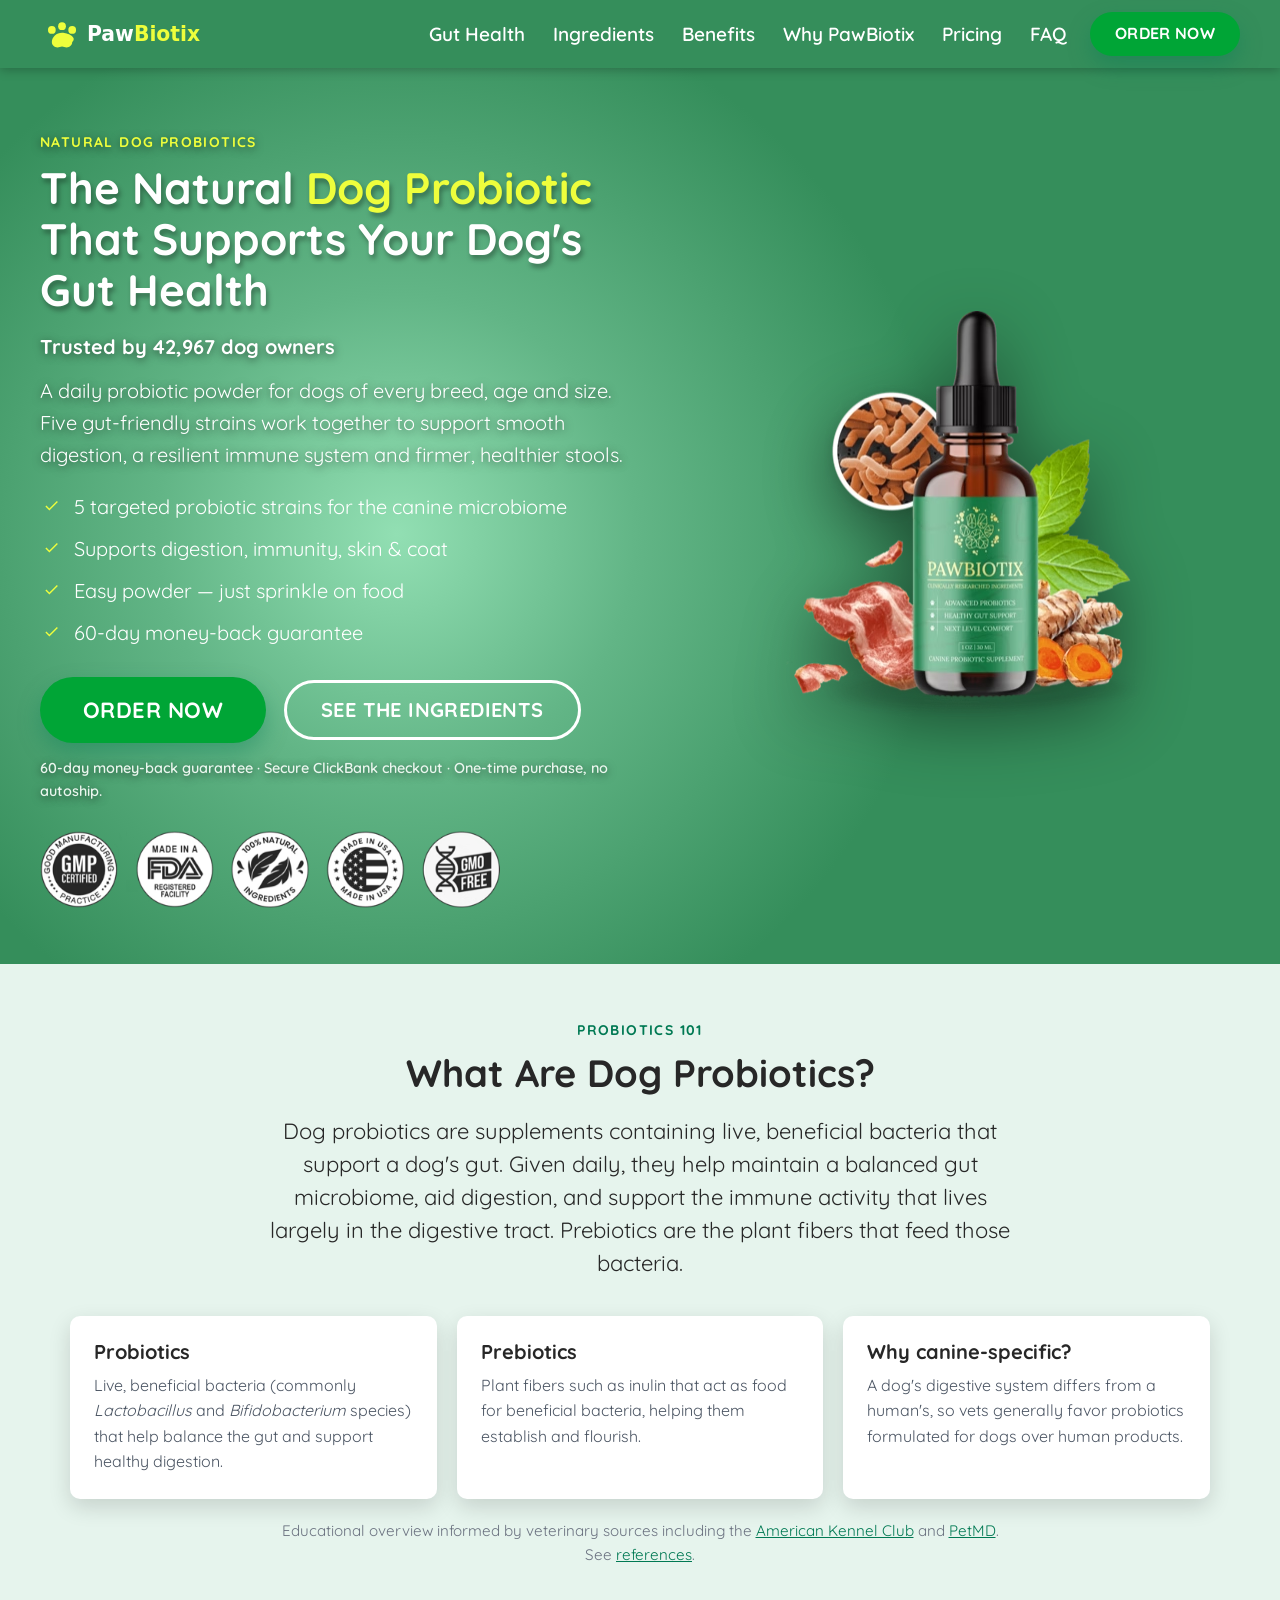
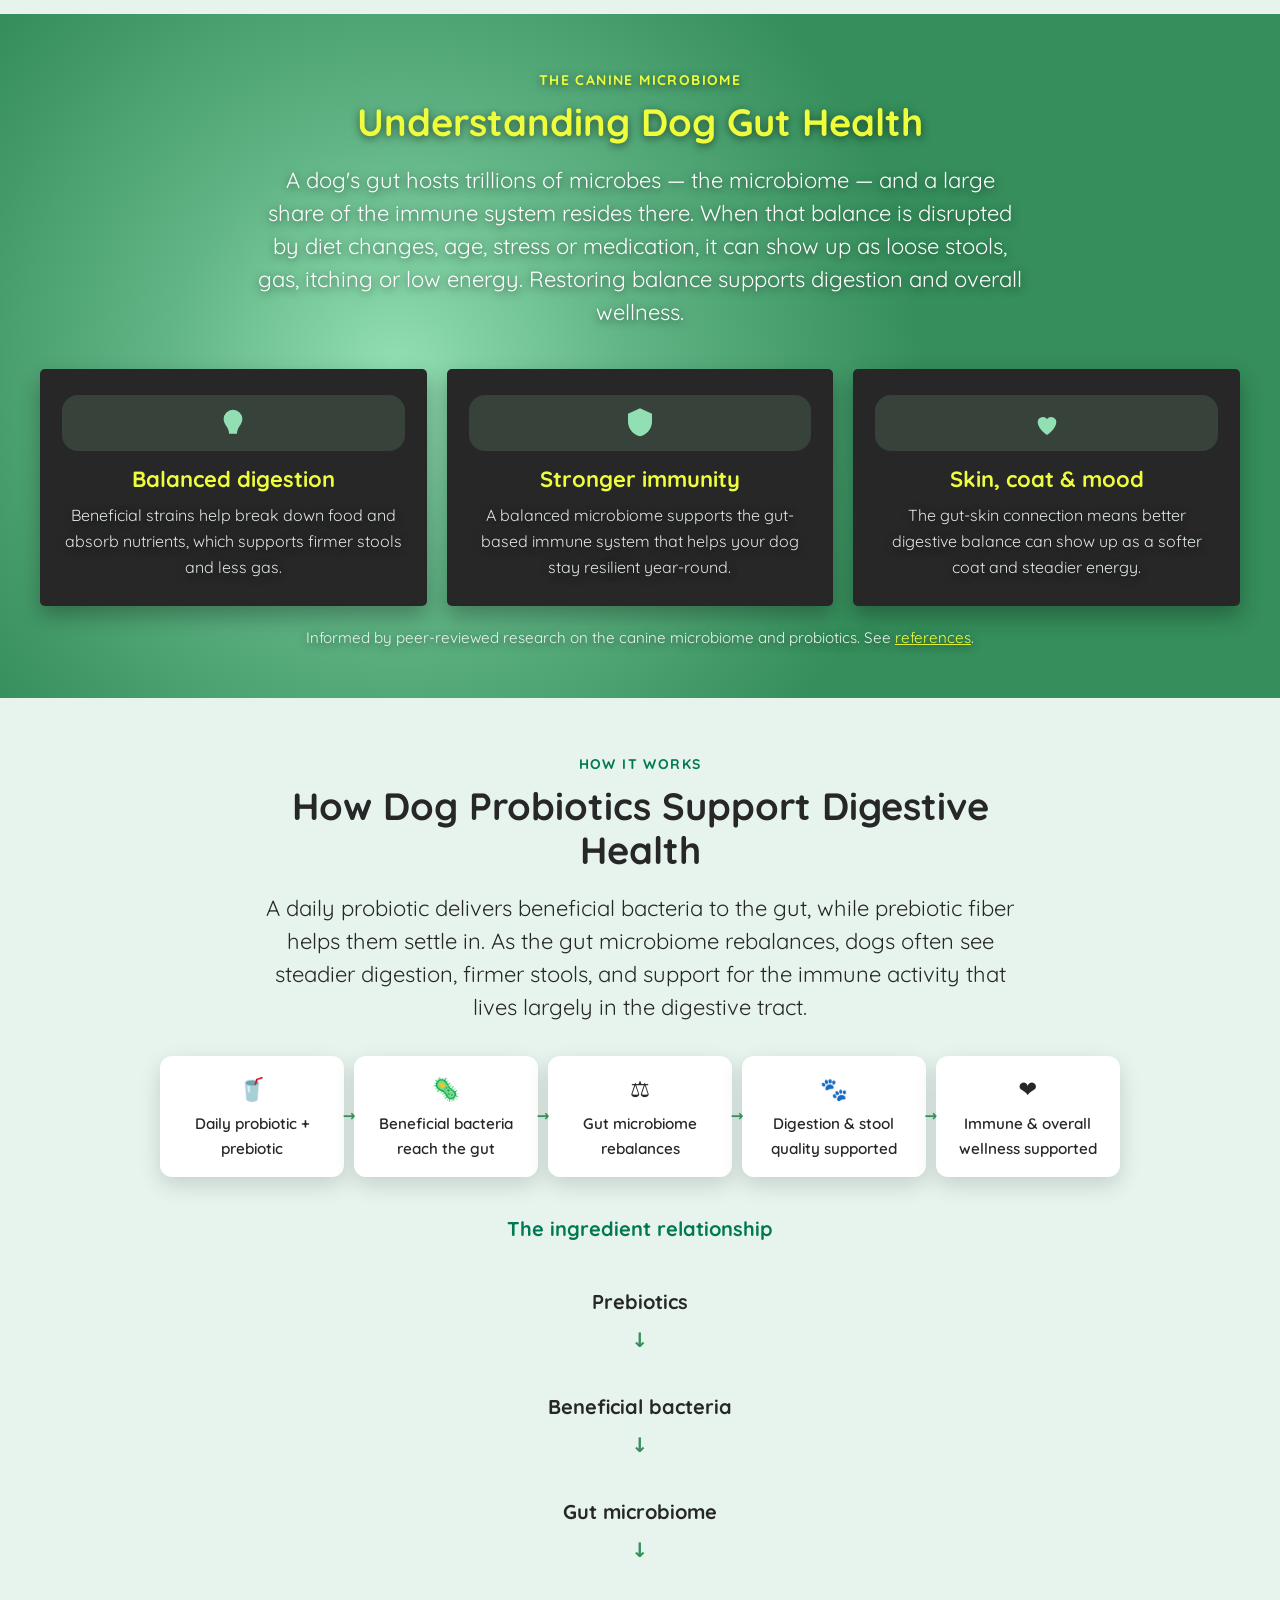
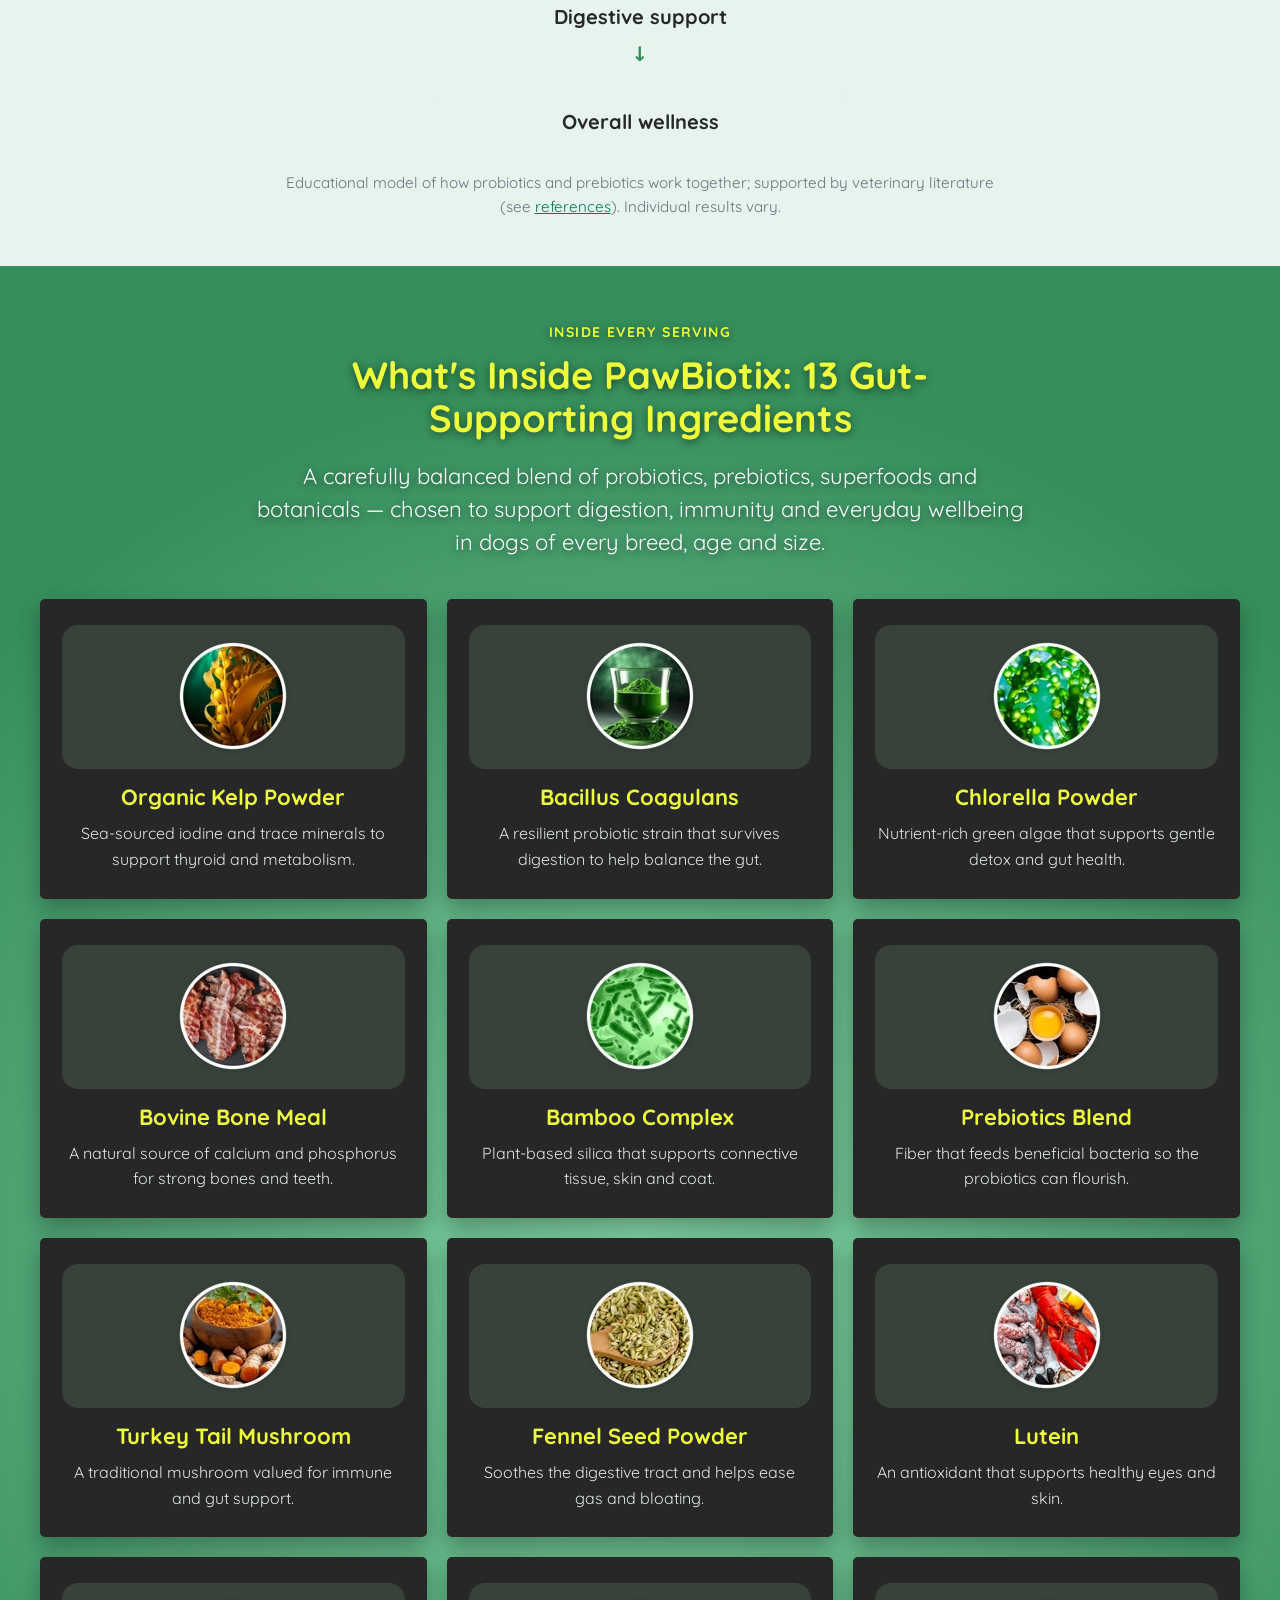
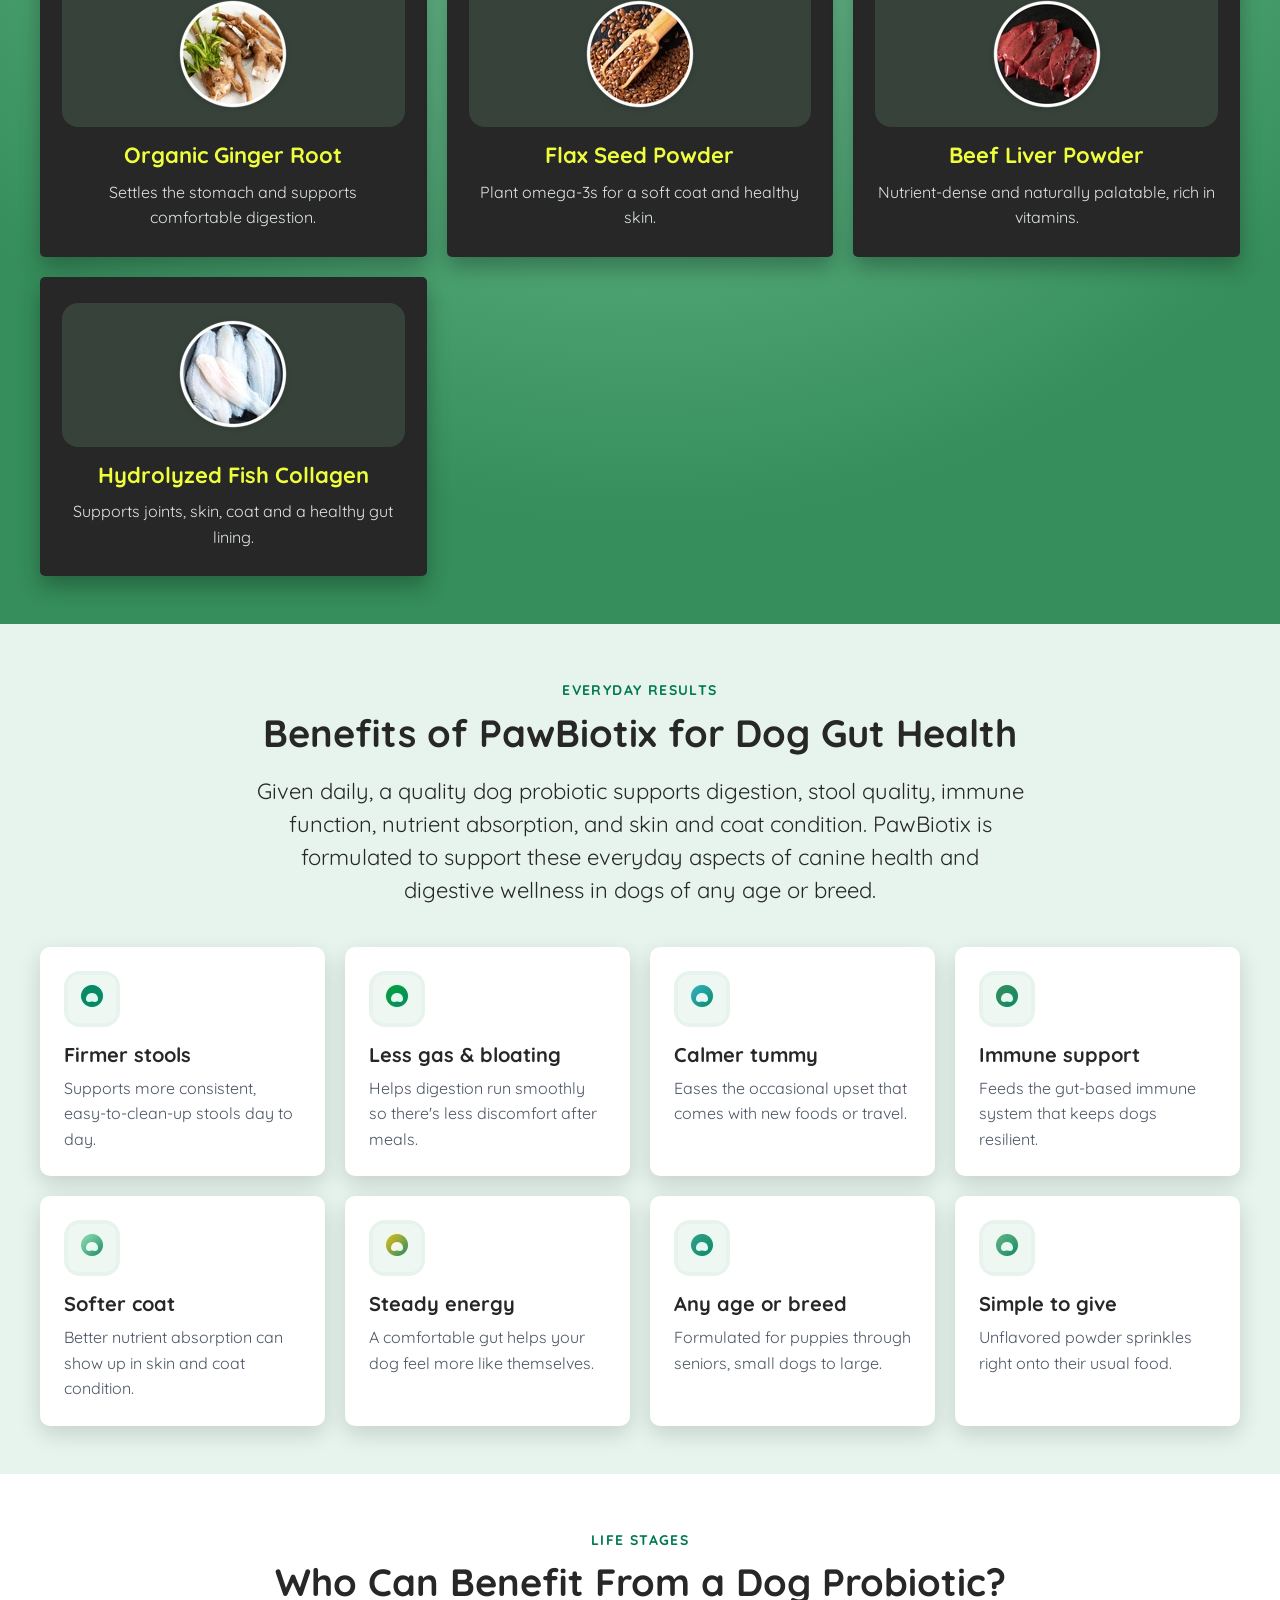
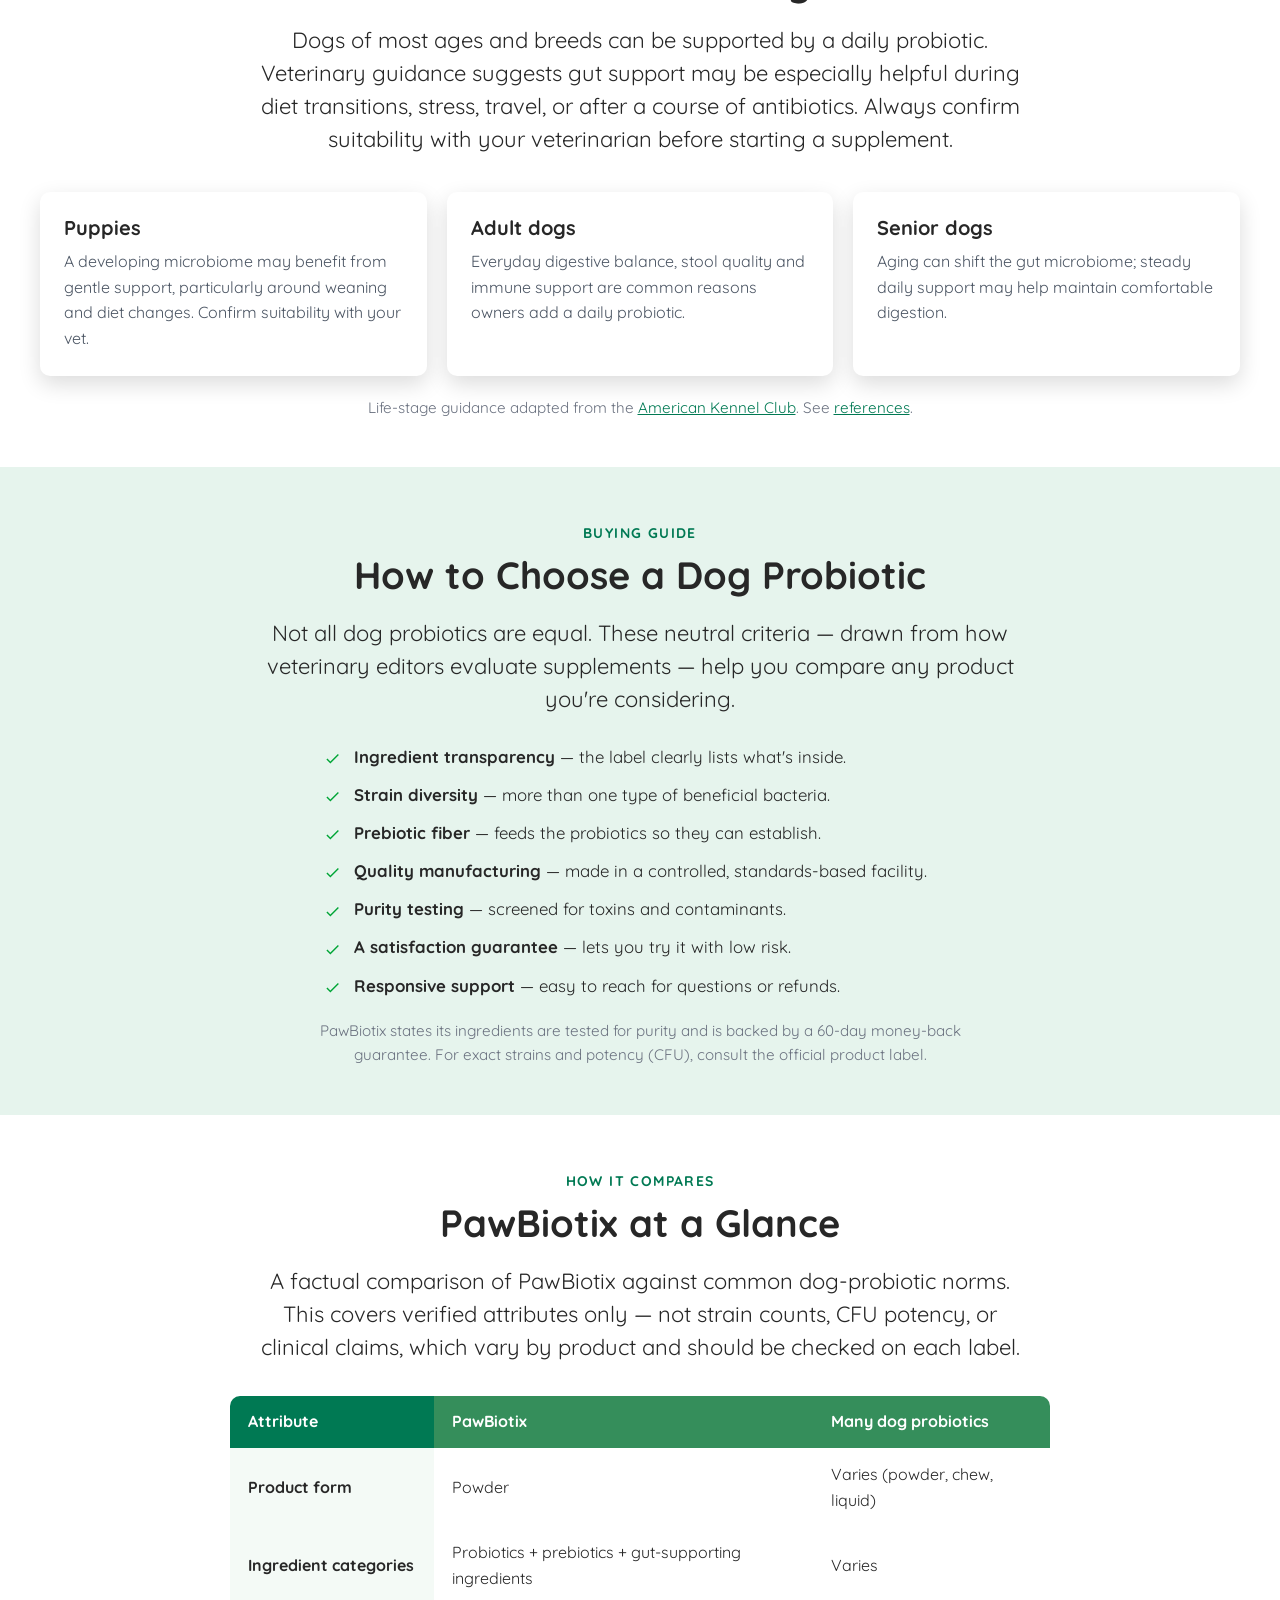
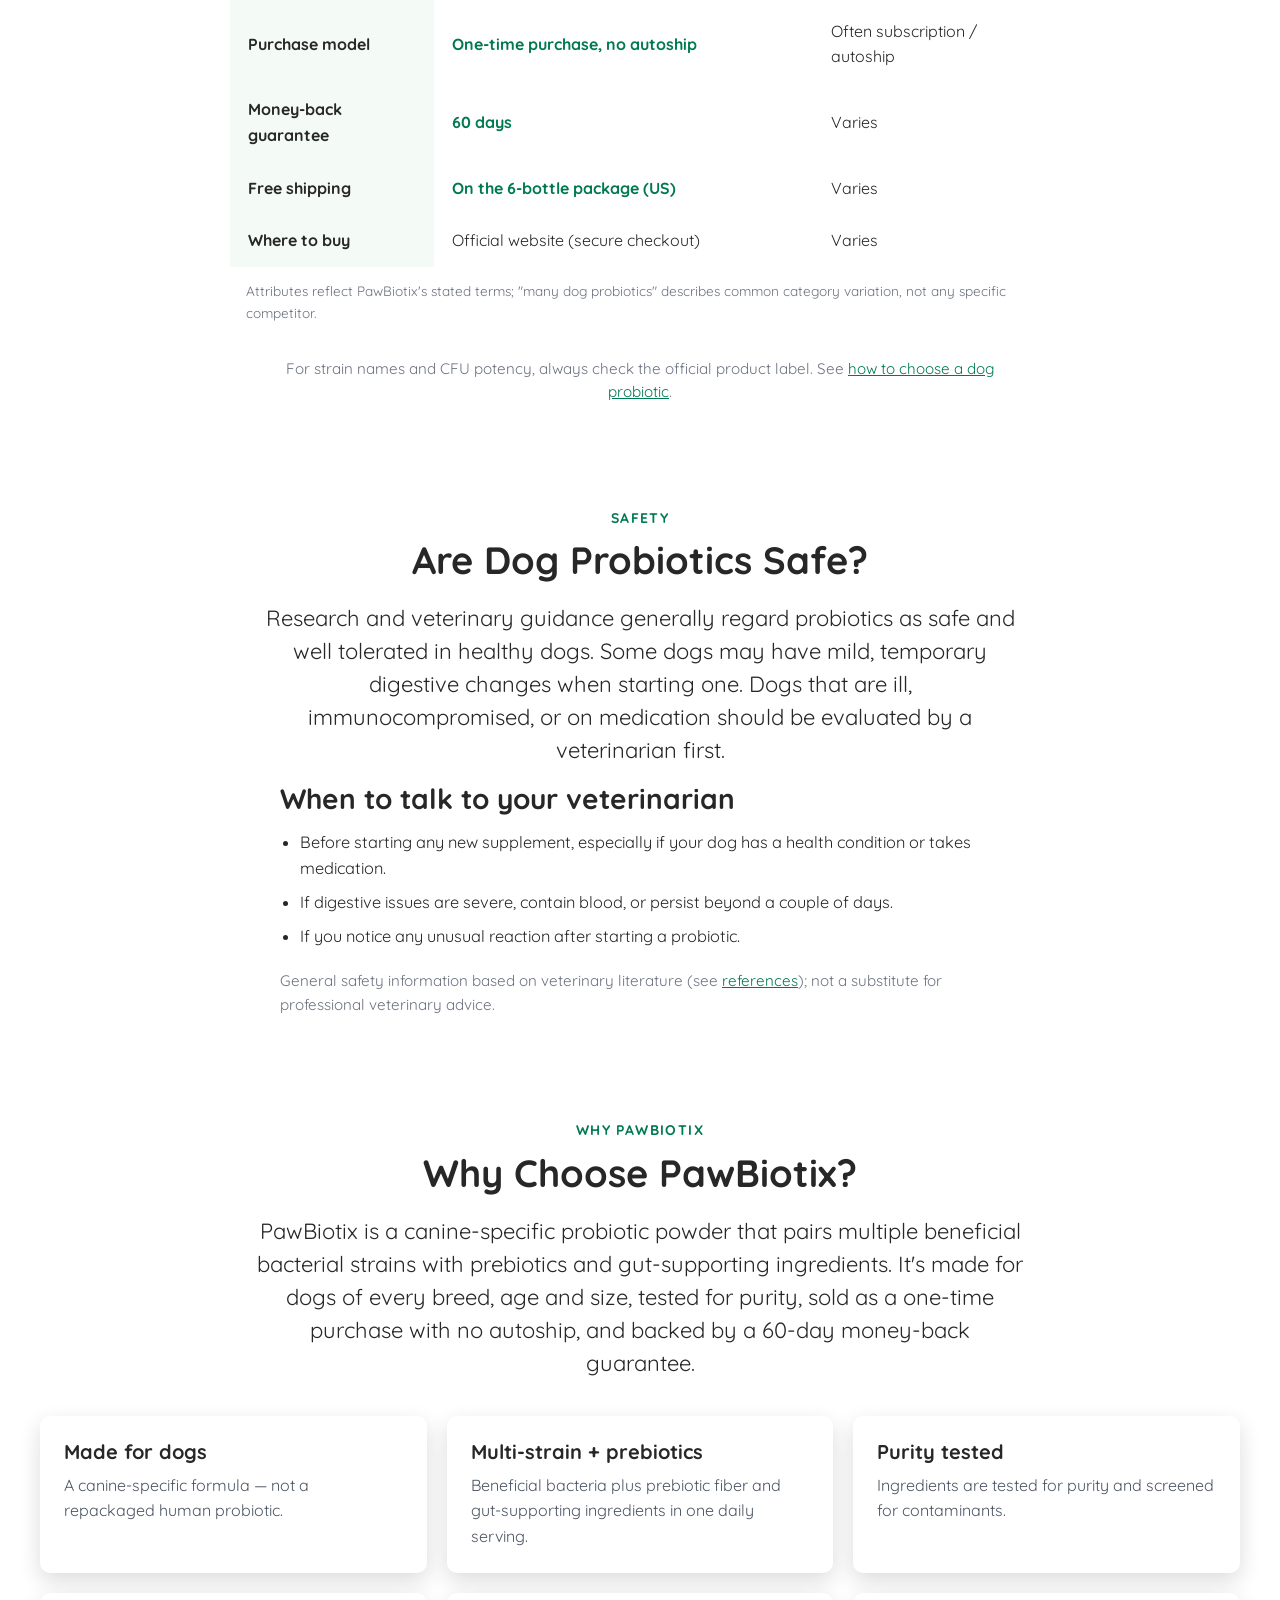
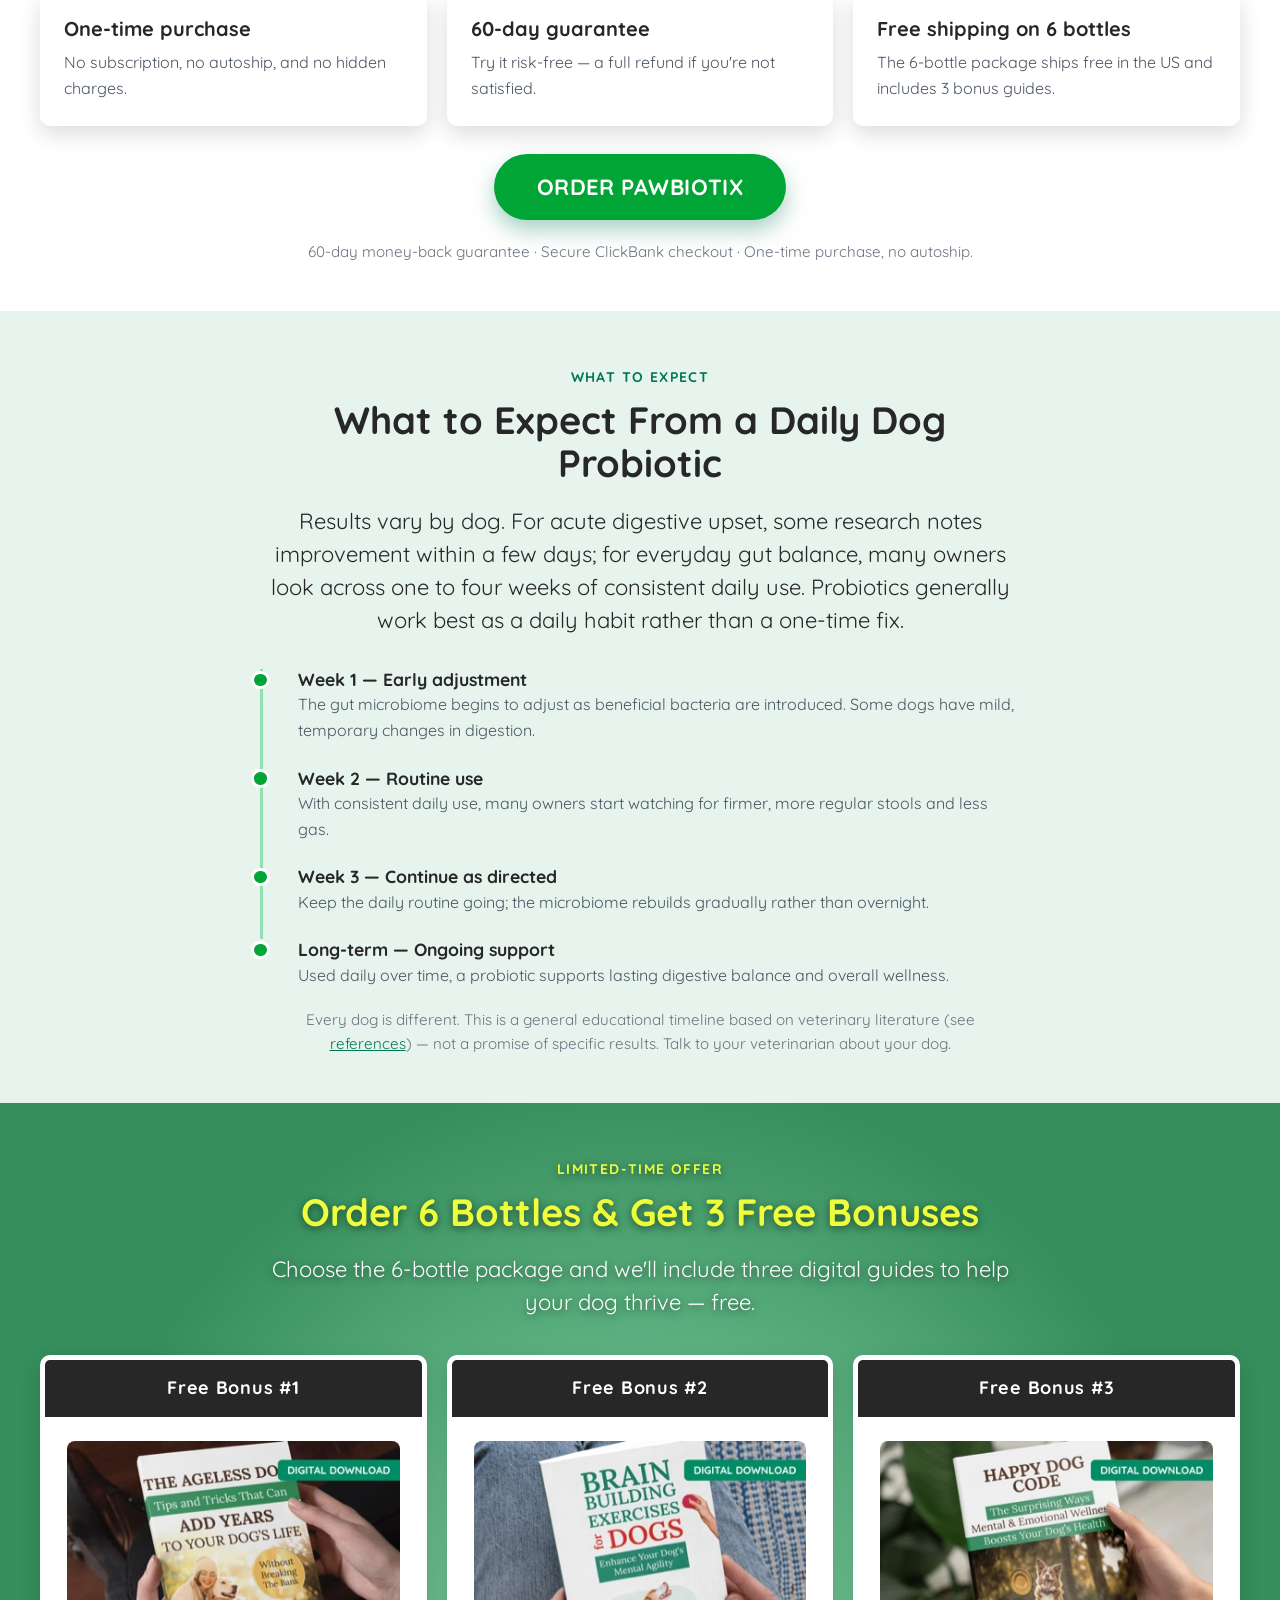
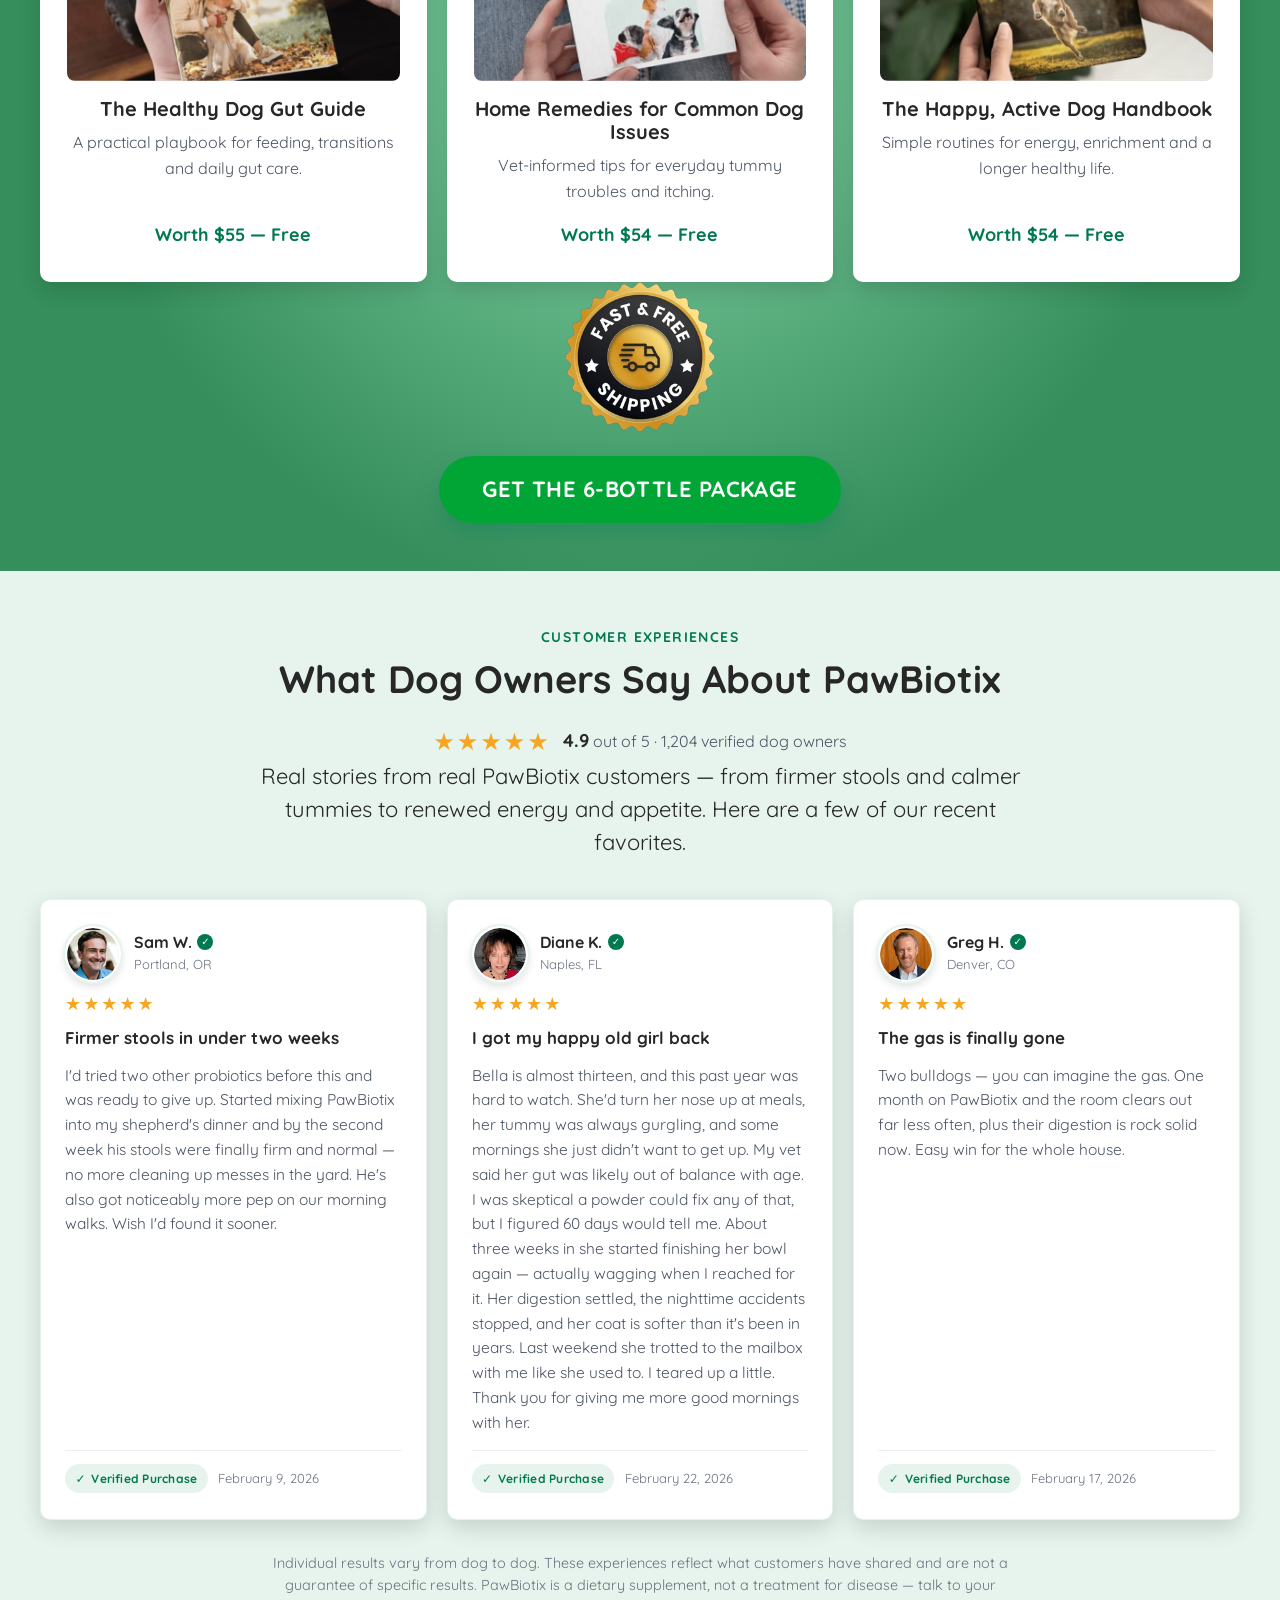
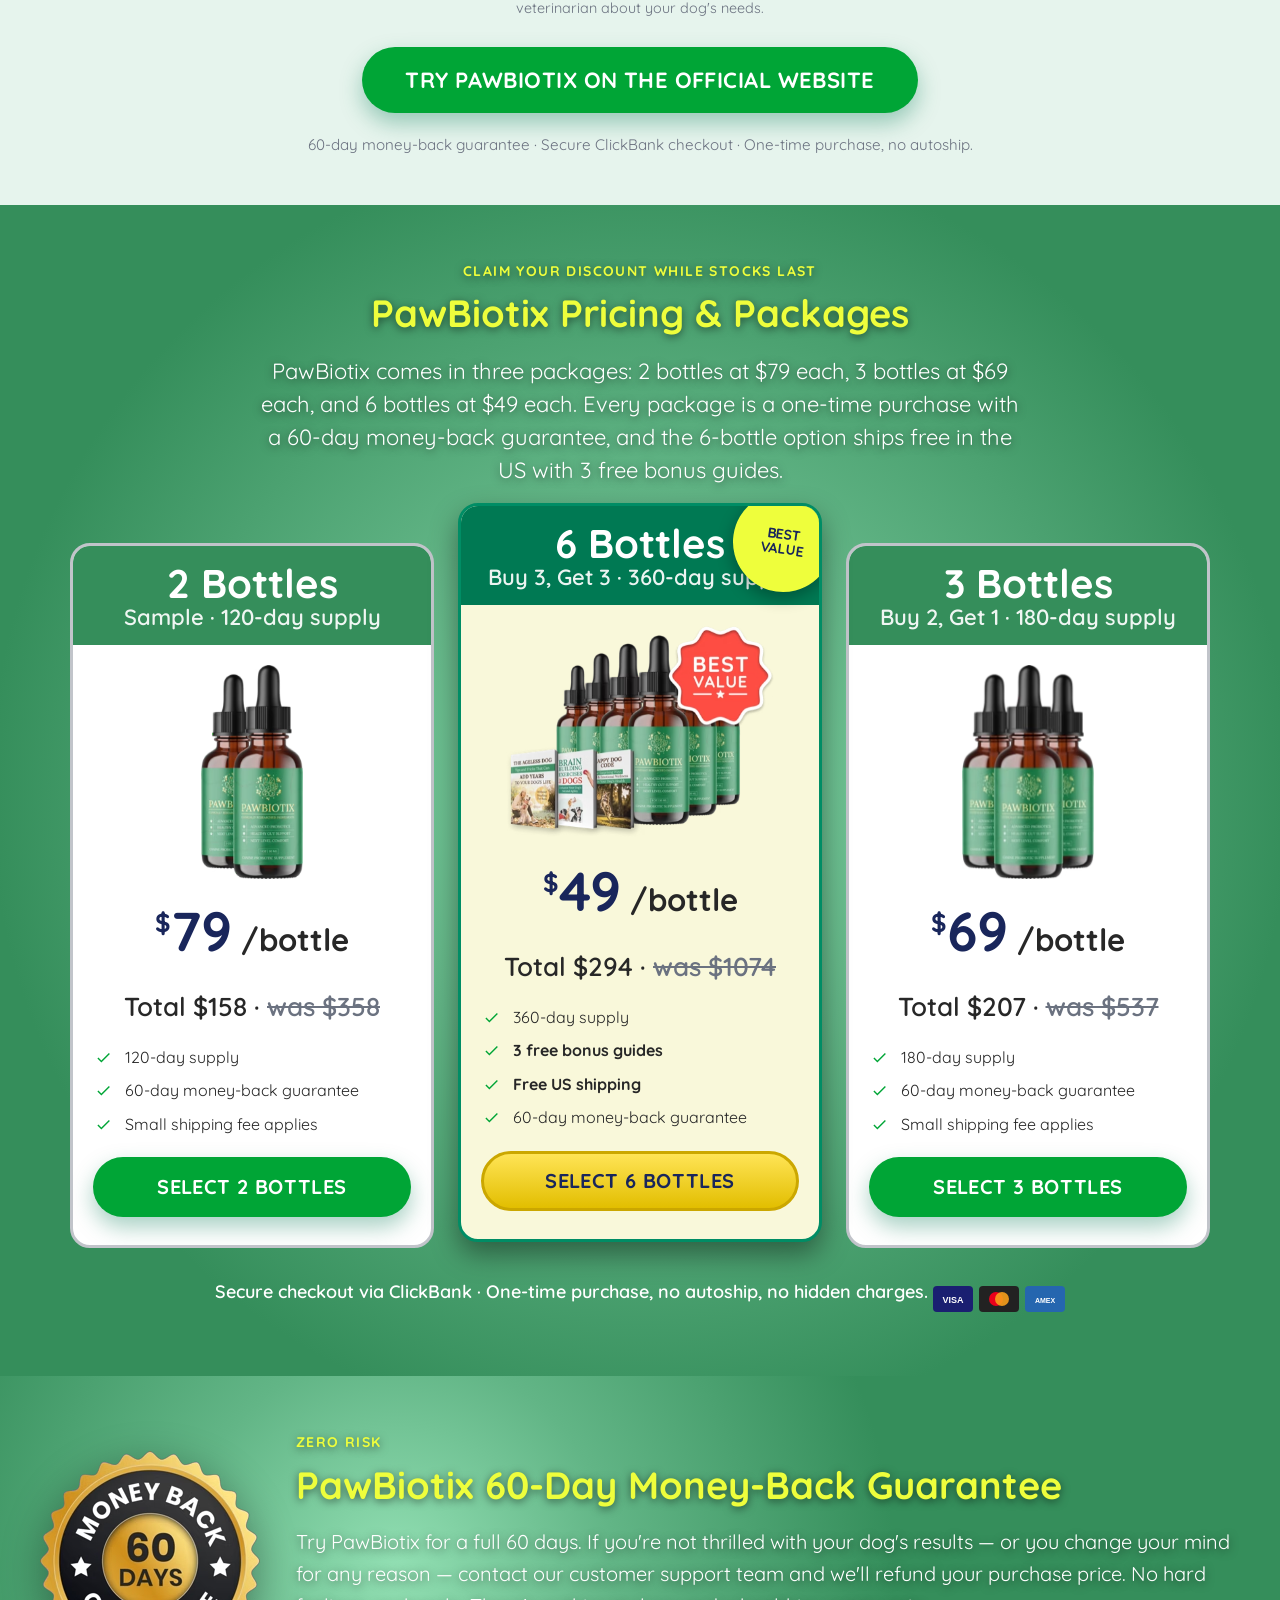
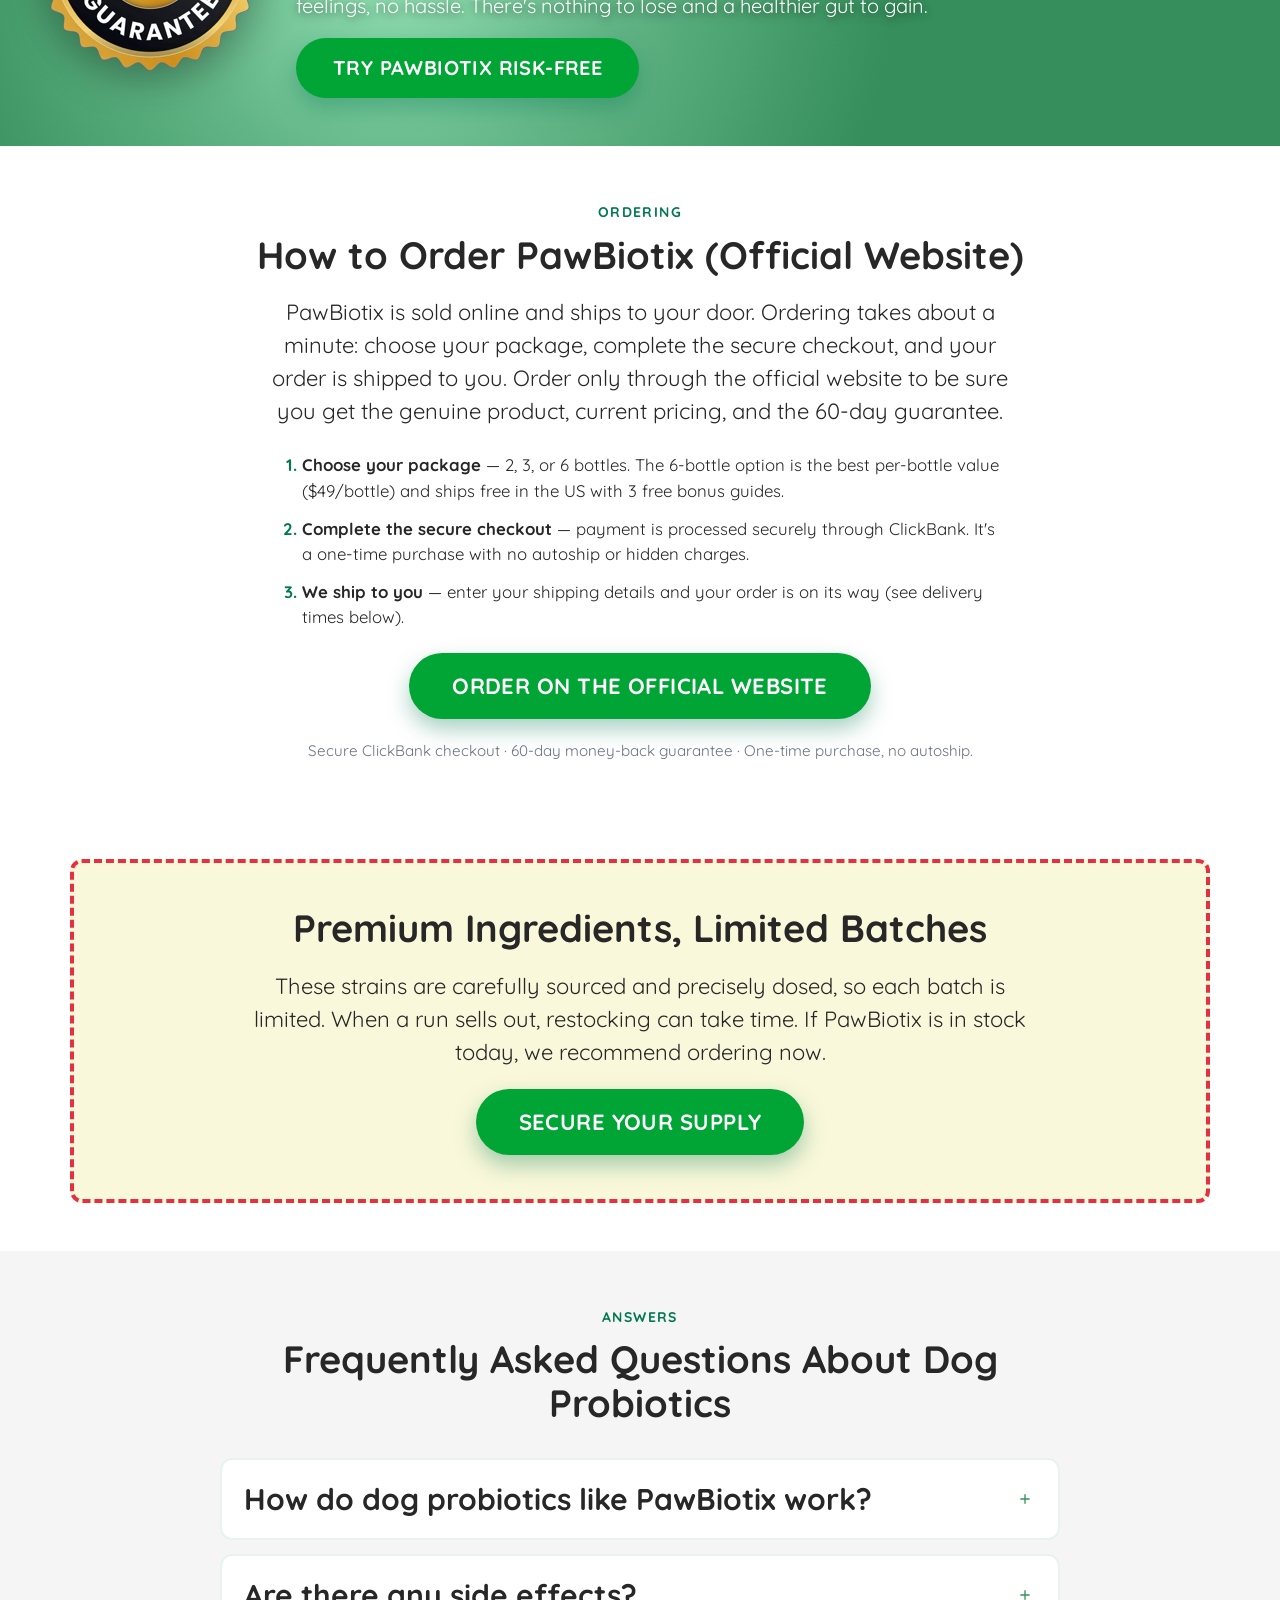
==== index.html @ 052818c4 "Replace placeholder reviews with real customer testimonial cards - Add 3 premium review cards with c" ====
<!DOCTYPE html>
<html lang="en">
<head>
  <meta charset="UTF-8">
  <meta name="viewport" content="width=device-width, initial-scale=1">

  <!-- Primary SEO -->
  <title>PawBiotix Dog Probiotics | Natural Gut Health Support for Dogs</title>
  <meta name="description" content="PawBiotix is a natural dog probiotic with gut-friendly strains and 13 supporting ingredients to help digestion, immunity and healthy stools in dogs of every breed, age and size. Backed by a 60-day money-back guarantee.">
  <link rel="canonical" href="https://pawbiotix.vercel.app/">
  <meta name="robots" content="index, follow, max-image-preview:large, max-snippet:-1">
  <meta name="theme-color" content="#358e5b">

  <!-- Open Graph -->
  <meta property="og:type" content="product">
  <meta property="og:site_name" content="PawBiotix">
  <meta property="og:title" content="PawBiotix Dog Probiotics | Natural Gut Health Support for Dogs">
  <meta property="og:description" content="A natural dog probiotic with 5 gut-friendly strains for digestion, immunity and healthy stools. 60-day money-back guarantee.">
  <meta property="og:url" content="https://pawbiotix.vercel.app/">
  <meta property="og:image" content="https://pawbiotix.vercel.app/assets/images/social/pawbiotix-dog-probiotics-og.png">
  <meta property="og:image:width" content="1200">
  <meta property="og:image:height" content="630">
  <meta property="og:image:alt" content="PawBiotix natural dog probiotics for gut health">

  <!-- Twitter -->
  <meta name="twitter:card" content="summary_large_image">
  <meta name="twitter:title" content="PawBiotix Dog Probiotics | Natural Gut Health Support for Dogs">
  <meta name="twitter:description" content="A natural dog probiotic with 5 gut-friendly strains for digestion, immunity and healthy stools. 60-day money-back guarantee.">
  <meta name="twitter:image" content="https://pawbiotix.vercel.app/assets/images/social/pawbiotix-dog-probiotics-og.png">

  <!-- Icons / PWA -->
  <link rel="icon" href="/assets/img/favicon.svg" type="image/svg+xml">
  <link rel="icon" href="/favicon.ico" sizes="32x32">
  <link rel="icon" type="image/png" sizes="32x32" href="/assets/icons/favicon-32.png">
  <link rel="icon" type="image/png" sizes="16x16" href="/assets/icons/favicon-16.png">
  <link rel="apple-touch-icon" sizes="180x180" href="/assets/icons/apple-touch-icon.png">
  <link rel="manifest" href="/manifest.webmanifest">
  <meta name="msapplication-config" content="/browserconfig.xml">

  <!-- Font strategy: preconnect + display swap, only weights used -->
  <link rel="preconnect" href="https://fonts.googleapis.com">
  <link rel="preconnect" href="https://fonts.gstatic.com" crossorigin>
  <link rel="preload" as="style" href="https://fonts.googleapis.com/css2?family=Quicksand:wght@400;500;600;700&display=swap">
  <link rel="stylesheet" href="https://fonts.googleapis.com/css2?family=Quicksand:wght@400;500;600;700&display=swap" media="print" onload="this.media='all'">
  <noscript><link rel="stylesheet" href="https://fonts.googleapis.com/css2?family=Quicksand:wght@400;500;600;700&display=swap"></noscript>

  <!-- Critical CSS (inlined to protect LCP) -->
  <style>
    :root{--ink:#272727;--g-core:#358e5b;--g-deep:#007953;--g-light:#92dfb3;--cta:#00a536;--cta-hover:#007953;--yellow:#eefe3c;--cream:#f9f8da;--star:#f5a623;--near-black:#101010;--font-body:"Quicksand",system-ui,-apple-system,"Segoe UI",Roboto,Helvetica,Arial,sans-serif;--container:1200px}
    *,*::before,*::after{box-sizing:border-box}
    html{scroll-behavior:smooth;scroll-padding-top:84px;-webkit-text-size-adjust:100%}
    body{margin:0;font-family:var(--font-body);font-size:1.25rem;line-height:1.6;color:var(--ink);background:#fff;-webkit-font-smoothing:antialiased}
    img,svg{max-width:100%;height:auto;display:block}
    h1,h2{line-height:1.15;margin:0 0 .5em;font-weight:700}
    .container{width:min(100% - 2rem,var(--container));margin-inline:auto}
    .skip-link{position:absolute;left:12px;top:-60px;z-index:200;background:var(--cta);color:#fff;padding:.7rem 1.1rem;border-radius:8px;font-weight:700;transition:top .18s;text-decoration:none}
    .skip-link:focus{top:12px}
    .site-header{position:sticky;top:0;z-index:100;background:var(--g-core);box-shadow:0 2px 10px rgba(0,0,0,.25)}
    .nav{display:flex;align-items:center;gap:1rem;min-height:68px}
    .nav__logo{margin-right:auto;display:inline-flex}
    .nav__logo img{width:168px;height:37px}
    .nav__list{display:flex;gap:1.75rem;list-style:none;margin:0;padding:0}
    .nav__list a{color:#fff;text-decoration:none;font-weight:600;font-size:19px}
    .nav__toggle{display:none;background:#272727;border:0;border-radius:10px;width:44px;height:44px;cursor:pointer;align-items:center;justify-content:center}
    .nav__toggle svg{width:26px;height:26px;fill:#fff}
    .btn{display:inline-flex;align-items:center;justify-content:center;gap:.5rem;font-weight:700;font-size:1.15rem;padding:1rem 2.1rem;border-radius:999px;border:3px solid transparent;cursor:pointer;text-decoration:none;line-height:1.1;text-transform:uppercase;letter-spacing:.02em}
    .btn--primary{background:var(--cta);color:#fff;box-shadow:0 10px 22px rgba(0,121,83,.35)}
    .nav__cta{margin-left:.5rem;padding:.6rem 1.4rem;font-size:.95rem}
    .bg-glow-top{background-image:radial-gradient(circle at 31% 52%,#92dfb3,#62b586 24%,#358e5b 55%,#358e5b 62%),linear-gradient(to bottom,#101010,#101010);background-repeat:no-repeat;background-size:cover;color:#fff}
    .hero{padding-block:clamp(2.5rem,2rem + 3vw,4.25rem)}
    .hero__grid{display:grid;grid-template-columns:1.05fr .95fr;gap:clamp(1.5rem,4vw,3rem);align-items:center}
    .hero h1{font-size:44px;color:#fff;text-shadow:2px 4px 5px rgba(0,0,0,.35);margin-bottom:16px}
    .hero p,.hero li{color:#fff;font-size:20px}
    @media(max-width:992px){.hero h1{font-size:36px}}
    .hero__media{justify-self:center}
    .hero__media img{width:min(360px,82vw);filter:drop-shadow(0 22px 34px rgba(0,0,0,.45))}
    .eyebrow{display:inline-block;font-weight:700;letter-spacing:.1em;text-transform:uppercase;font-size:.8rem;margin-bottom:.6rem;color:var(--yellow)}
    .stars{color:var(--star);letter-spacing:2px}
    .accent-yellow{color:var(--yellow)}
    @media(max-width:992px){.nav__cta{display:none}.nav__toggle{display:inline-flex}.nav__list{display:none}.hero__grid{grid-template-columns:1fr;text-align:center}.hero__media img{width:min(300px,66vw)}}
  </style>

  <link rel="preload" as="style" href="/assets/css/styles.css?v=15a53bf3">
  <link rel="stylesheet" href="/assets/css/styles.css?v=15a53bf3">
  <script src="/assets/js/main.js?v=bc57ec3c" defer></script>

  <!-- Structured data: single @graph -->
  <script type="application/ld+json">
  {
    "@context": "https://schema.org",
    "@graph": [
      {
        "@type": "Organization",
        "@id": "https://pawbiotix.vercel.app/#organization",
        "name": "PawBiotix",
        "url": "https://pawbiotix.vercel.app/",
        "logo": "https://pawbiotix.vercel.app/assets/img/logo.svg",
        "contactPoint": {
          "@type": "ContactPoint",
          "contactType": "customer support",
          "email": "support@pawbiotix.vercel.app",
          "availableLanguage": "en"
        }
      },
      {
        "@type": "WebSite",
        "@id": "https://pawbiotix.vercel.app/#website",
        "url": "https://pawbiotix.vercel.app/",
        "name": "PawBiotix",
        "publisher": { "@id": "https://pawbiotix.vercel.app/#organization" },
        "potentialAction": {
          "@type": "SearchAction",
          "target": { "@type": "EntryPoint", "urlTemplate": "https://pawbiotix.vercel.app/?s={search_term_string}" },
          "query-input": "required name=search_term_string"
        }
      },
      {
        "@type": "WebPage",
        "@id": "https://pawbiotix.vercel.app/#webpage",
        "url": "https://pawbiotix.vercel.app/",
        "name": "PawBiotix Dog Probiotics | Natural Gut Health Support for Dogs",
        "isPartOf": { "@id": "https://pawbiotix.vercel.app/#website" },
        "about": { "@id": "https://pawbiotix.vercel.app/#product" },
        "breadcrumb": { "@id": "https://pawbiotix.vercel.app/#breadcrumb" },
        "inLanguage": "en"
      },
      {
        "@type": "BreadcrumbList",
        "@id": "https://pawbiotix.vercel.app/#breadcrumb",
        "itemListElement": [
          { "@type": "ListItem", "position": 1, "name": "Home", "item": "https://pawbiotix.vercel.app/" },
          { "@type": "ListItem", "position": 2, "name": "Dog Probiotics" }
        ]
      },
      {
        "@type": "Product",
        "@id": "https://pawbiotix.vercel.app/#product",
        "name": "PawBiotix Dog Probiotics",
        "image": "https://pawbiotix.vercel.app/assets/img/product.svg",
        "description": "PawBiotix is a natural dog probiotic powder with 5 gut-friendly bacterial strains formulated to support canine digestion, immune function and healthy stools for dogs of every breed, age and size.",
        "brand": { "@type": "Brand", "name": "PawBiotix" },
        "category": "Dog Digestive Supplements",
        "audience": { "@type": "PeopleAudience", "suggestedGender": "unisex" },
        "offers": {
          "@type": "Offer",
          "url": "https://pawbiotix.vercel.app/#pricing",
          "priceCurrency": "USD",
          "price": "49.00",
          "priceValidUntil": "2026-12-31",
          "availability": "https://schema.org/InStock",
          "itemCondition": "https://schema.org/NewCondition",
          "hasMerchantReturnPolicy": {
            "@type": "MerchantReturnPolicy",
            "applicableCountry": "US",
            "returnPolicyCategory": "https://schema.org/MerchantReturnFiniteReturnWindow",
            "merchantReturnDays": 60,
            "returnMethod": "https://schema.org/ReturnByMail",
            "returnFees": "https://schema.org/FreeReturn"
          }
        },
        "aggregateRating": {
          "@type": "AggregateRating",
          "ratingValue": "4.9",
          "reviewCount": "1204",
          "bestRating": "5",
          "worstRating": "1"
        },
        "review": [
          {
            "@type": "Review",
            "name": "Firmer stools in under two weeks",
            "reviewRating": { "@type": "Rating", "ratingValue": "5", "bestRating": "5" },
            "author": { "@type": "Person", "name": "Sam W." },
            "datePublished": "2026-02-09",
            "reviewBody": "I'd tried two other probiotics before this and was ready to give up. Started mixing PawBiotix into my shepherd's dinner and by the second week his stools were finally firm and normal - no more cleaning up messes in the yard. He's also got noticeably more pep on our morning walks. Wish I'd found it sooner."
          },
          {
            "@type": "Review",
            "name": "I got my happy old girl back",
            "reviewRating": { "@type": "Rating", "ratingValue": "5", "bestRating": "5" },
            "author": { "@type": "Person", "name": "Diane K." },
            "datePublished": "2026-02-22",
            "reviewBody": "Bella is almost thirteen, and this past year was hard to watch. She'd turn her nose up at meals, her tummy was always gurgling, and some mornings she just didn't want to get up. About three weeks in she started finishing her bowl again, her digestion settled, the nighttime accidents stopped, and her coat is softer than it's been in years. Thank you for giving me more good mornings with her."
          },
          {
            "@type": "Review",
            "name": "The gas is finally gone",
            "reviewRating": { "@type": "Rating", "ratingValue": "5", "bestRating": "5" },
            "author": { "@type": "Person", "name": "Greg H." },
            "datePublished": "2026-02-17",
            "reviewBody": "Two bulldogs - you can imagine the gas. One month on PawBiotix and the room clears out far less often, plus their digestion is rock solid now. Easy win for the whole house."
          }
        ]
      },
      {
        "@type": "FAQPage",
        "@id": "https://pawbiotix.vercel.app/#faq",
        "mainEntity": [
          { "@type": "Question", "name": "How do dog probiotics like PawBiotix work?",
            "acceptedAnswer": { "@type": "Answer", "text": "PawBiotix delivers five beneficial bacterial strains to your dog's gut. These strains help balance the canine microbiome, support the breakdown and absorption of nutrients, and crowd out less helpful bacteria, which can promote firmer stools, less gas and steadier digestion." } },
          { "@type": "Question", "name": "Are there any side effects?",
            "acceptedAnswer": { "@type": "Answer", "text": "PawBiotix is made for dogs of every breed, age and size. Ingredients are tested for purity and screened for contaminants. Some dogs may have mild, temporary changes in digestion as their gut adjusts. If your dog has a medical condition or takes medication, check with your veterinarian first." } },
          { "@type": "Question", "name": "How long do dog probiotics take to work?",
            "acceptedAnswer": { "@type": "Answer", "text": "Many owners notice firmer stools within one to two weeks. Because the microbiome rebuilds gradually, most benefits become clearest after consistent daily use across a full 60-day supply." } },
          { "@type": "Question", "name": "What is the money-back guarantee?",
            "acceptedAnswer": { "@type": "Answer", "text": "Every order is covered by a 60-day, 100% money-back guarantee. If you are not thrilled, contact customer support for a full refund of your purchase price." } },
          { "@type": "Question", "name": "Is this a one-off purchase?",
            "acceptedAnswer": { "@type": "Answer", "text": "Yes. Your order is a single purchase with no subscription, autoship or hidden charges. The price shown at checkout is the only price you pay." } },
          { "@type": "Question", "name": "Can I give my dog human probiotics instead?",
            "acceptedAnswer": { "@type": "Answer", "text": "Human probiotics are formulated for the human gut and often use strains and doses that are not matched to a dog's digestive system. A canine-specific probiotic such as PawBiotix targets the strains dogs benefit from most." } },
          { "@type": "Question", "name": "What are dog probiotics?",
            "acceptedAnswer": { "@type": "Answer", "text": "Dog probiotics are supplements of live, beneficial bacteria that support a dog's gut microbiome, digestion and immune function. They are often paired with prebiotic fiber, which feeds the bacteria. Canine-specific formulas are generally preferred over human probiotics." } },
          { "@type": "Question", "name": "How long do dog probiotics usually take to work?",
            "acceptedAnswer": { "@type": "Answer", "text": "It varies by dog and situation. For acute digestive upset, some studies note improvement within a few days; for everyday balance, many owners look across one to four weeks of consistent daily use. Speak with your veterinarian if issues persist." } },
          { "@type": "Question", "name": "Can puppies take probiotics?",
            "acceptedAnswer": { "@type": "Answer", "text": "Many probiotics are suitable for puppies and may help during weaning and diet changes, but products and appropriate use vary. Confirm suitability and any age guidance with your veterinarian before starting." } },
          { "@type": "Question", "name": "Can senior dogs take probiotics?",
            "acceptedAnswer": { "@type": "Answer", "text": "Yes. Senior dogs are commonly given probiotics to help maintain digestive balance as the microbiome shifts with age. Check with your veterinarian first, especially if your dog has a health condition or takes medication." } },
          { "@type": "Question", "name": "What should I discuss with my vet before starting a supplement?",
            "acceptedAnswer": { "@type": "Answer", "text": "Share your dog's age, weight, health conditions and any medications. Ask whether a probiotic is appropriate, what to watch for, and how it fits their diet. Your veterinarian can flag interactions and set realistic expectations." } },
          { "@type": "Question", "name": "Is PawBiotix legit or a scam?",
            "acceptedAnswer": { "@type": "Answer", "text": "PawBiotix is a real product sold online through ClickBank's secure checkout and backed by a 60-day money-back guarantee. To avoid counterfeits, order only through the official website. If it isn't right for your dog, you can request a refund within 60 days." } },
          { "@type": "Question", "name": "Is PawBiotix worth it?",
            "acceptedAnswer": { "@type": "Answer", "text": "That depends on your dog's needs. Because it is a one-time purchase backed by a 60-day money-back guarantee, you can try it with low financial risk. Ask your veterinarian whether a daily probiotic is a good fit for your dog." } },
          { "@type": "Question", "name": "Where can I buy PawBiotix?",
            "acceptedAnswer": { "@type": "Answer", "text": "PawBiotix is available through its official website via a secure ClickBank checkout. Buying from the official source ensures you receive the genuine product, current pricing, free shipping on the 6-bottle package, and the 60-day guarantee." } },
          { "@type": "Question", "name": "Is there a PawBiotix discount or coupon?",
            "acceptedAnswer": { "@type": "Answer", "text": "The best value comes from the multi-bottle packages: buying 3 or 6 bottles lowers the price per bottle, down to $49 per bottle on the 6-bottle package, which also includes free US shipping and three free bonus guides." } },
          { "@type": "Question", "name": "Can dog probiotics be used daily and long term?",
            "acceptedAnswer": { "@type": "Answer", "text": "Yes. Probiotics are generally intended for daily, ongoing use, and many dogs stay on them long term to maintain digestive balance. Consistency matters more than any single dose. Check with your veterinarian about your dog's routine." } },
          { "@type": "Question", "name": "How should dog probiotics be stored?",
            "acceptedAnswer": { "@type": "Answer", "text": "Follow the storage directions on the product label. In general, keep supplements in a cool, dry place away from direct sunlight and moisture, and reseal after each use to help protect the ingredients." } },
          { "@type": "Question", "name": "Can probiotics be used alongside a prescription diet or medication?",
            "acceptedAnswer": { "@type": "Answer", "text": "Often yes, but timing and suitability depend on your dog. If your dog is on a prescription diet or medication, ask your veterinarian before adding a probiotic so they can advise on timing and any interactions." } },
          { "@type": "Question", "name": "How long should a dog stay on probiotics?",
            "acceptedAnswer": { "@type": "Answer", "text": "It varies. Some owners use probiotics short term during a specific issue such as a diet change, while others continue daily for ongoing support. Your veterinarian can help you decide what's right for your dog." } },
          { "@type": "Question", "name": "Can probiotics support a dog's digestive balance?",
            "acceptedAnswer": { "@type": "Answer", "text": "Probiotics are intended to support a balanced gut microbiome, which plays a role in digestion, stool quality and immune function. Research in dogs is encouraging, though results vary by individual and situation." } },
          { "@type": "Question", "name": "Which dogs should check with a vet before supplements?",
            "acceptedAnswer": { "@type": "Answer", "text": "Dogs that are seriously ill, immunocompromised, very young, pregnant, or taking medication should be evaluated by a veterinarian before starting any supplement. When in doubt, ask your vet first." } },
          { "@type": "Question", "name": "Do probiotics replace veterinary care?",
            "acceptedAnswer": { "@type": "Answer", "text": "No. Probiotics are a dietary supplement, not a treatment for disease. If your dog has persistent, severe, or bloody digestive issues, see your veterinarian rather than relying on a supplement." } }
        ]
      }
    ]
  }
  </script>
</head>

<body>
  <a class="skip-link" href="#main">Skip to main content</a>

  <!-- ============ HEADER / NAV ============ -->
  <header class="site-header">
    <div class="container">
      <nav class="nav" aria-label="Primary">
        <a class="nav__logo" href="#top" aria-label="PawBiotix home">
          <img src="/assets/img/logo-white.svg" width="168" height="37" alt="PawBiotix">
        </a>
        <button class="nav__toggle" type="button" aria-expanded="false" aria-controls="primary-nav">
          <span class="visually-hidden">Toggle navigation menu</span>
          <svg viewBox="0 0 24 24" aria-hidden="true"><path d="M3 6h18v2H3zm0 5h18v2H3zm0 5h18v2H3z"/></svg>
        </button>
        <ul class="nav__list" id="primary-nav">
          <li><a href="#dog-gut-health">Gut Health</a></li>
          <li><a href="#ingredients">Ingredients</a></li>
          <li><a href="#benefits">Benefits</a></li>
          <li><a href="#why-choose">Why PawBiotix</a></li>
          <li><a href="#pricing">Pricing</a></li>
          <li><a href="#faq">FAQ</a></li>
        </ul>
        <a class="btn btn--primary nav__cta" href="https://hop.clickbank.net/?affiliate=bestdg&vendor=pawbiotix&cbpage=tsl&tid=pawweb" target="_blank" rel="nofollow sponsored noopener" data-cta="nav">Order Now</a>
      </nav>
    </div>
  </header>

  <main id="main">
    <!-- ============ HERO ============ -->
    <section class="hero bg-glow-top" id="top" aria-labelledby="hero-title">
      <div class="container hero__grid">
        <div>
          <span class="eyebrow">Natural Dog Probiotics</span>
          <h1 id="hero-title">The Natural <span class="accent-yellow">Dog Probiotic</span> That Supports Your Dog's Gut Health</h1>
          <p class="rating">
            <span><strong>Trusted by 42,967 dog owners</strong></span>
          </p>
          <p>A daily probiotic powder for dogs of every breed, age and size. Five gut-friendly strains work together to support smooth digestion, a resilient immune system and firmer, healthier stools.</p>
          <ul class="hero__points">
            <li>5 targeted probiotic strains for the canine microbiome</li>
            <li>Supports digestion, immunity, skin &amp; coat</li>
            <li>Easy powder &mdash; just sprinkle on food</li>
            <li>60-day money-back guarantee</li>
          </ul>
          <div class="hero__cta-row">
            <a class="btn btn--primary btn--lg" href="https://hop.clickbank.net/?affiliate=bestdg&vendor=pawbiotix&cbpage=tsl&tid=pawweb" target="_blank" rel="nofollow sponsored noopener" data-cta="hero">Order Now</a>
            <a class="btn btn--outline-light" href="#ingredients">See the ingredients</a>
          </div>
          <p style="margin:.85rem 0 0;font-size:.9rem;font-weight:600;color:#eaf6ee">60-day money-back guarantee &middot; Secure ClickBank checkout &middot; One-time purchase, no autoship.</p>
          <div class="hero__certs">
            <picture>
              <source type="image/avif" sizes="(max-width:600px) 88vw, 460px" srcset="/assets/images/badges/pawbiotix-certifications-600.avif 600w, /assets/images/badges/pawbiotix-certifications-1200.avif 1200w">
              <source type="image/webp" sizes="(max-width:600px) 88vw, 460px" srcset="/assets/images/badges/pawbiotix-certifications-600.webp 600w, /assets/images/badges/pawbiotix-certifications-1200.webp 1200w">
              <img src="/assets/images/badges/pawbiotix-certifications-600.png" width="600" height="101" alt="PawBiotix quality certifications: third-party tested and made for dogs" loading="lazy" decoding="async">
            </picture>
          </div>
        </div>
        <div class="hero__media">
          <picture>
            <source type="image/avif" sizes="(max-width:992px) 82vw, 360px"
              srcset="/assets/images/hero/pawbiotix-dog-probiotic-jar-360.avif 360w, /assets/images/hero/pawbiotix-dog-probiotic-jar-720.avif 720w">
            <source type="image/webp" sizes="(max-width:992px) 82vw, 360px"
              srcset="/assets/images/hero/pawbiotix-dog-probiotic-jar-360.webp 360w, /assets/images/hero/pawbiotix-dog-probiotic-jar-720.webp 720w">
            <img src="/assets/images/hero/pawbiotix-dog-probiotic-jar-360.png" width="360" height="410"
                 alt="PawBiotix dog probiotic powder jar with 5 strains, a 60-day supply"
                 title="PawBiotix dog probiotics" fetchpriority="high" decoding="async">
          </picture>
          <picture class="hero__float" aria-hidden="true">
            <source type="image/avif" sizes="150px" srcset="/assets/images/hero/pawbiotix-dog-probiotic-floating-bottle-240.avif 240w, /assets/images/hero/pawbiotix-dog-probiotic-floating-bottle-480.avif 480w">
            <source type="image/webp" sizes="150px" srcset="/assets/images/hero/pawbiotix-dog-probiotic-floating-bottle-240.webp 240w, /assets/images/hero/pawbiotix-dog-probiotic-floating-bottle-480.webp 480w">
            <img src="/assets/images/hero/pawbiotix-dog-probiotic-floating-bottle-240.png" width="150" height="130" alt="" loading="lazy" decoding="async">
          </picture>
        </div>
      </div>
    </section>

    <!-- ============ PROBLEM / GUT HEALTH (dark ingredient-style cards on gradient) ============ -->
    <!-- ============ WHAT ARE DOG PROBIOTICS (educational) ============ -->
    <section class="section bg-mint" id="what-are-dog-probiotics" aria-labelledby="wadp-title">
      <div class="container container--md">
        <div class="center section__head">
          <span class="eyebrow" style="color:var(--g-deep)">Probiotics 101</span>
          <h2 id="wadp-title">What Are Dog Probiotics?</h2>
          <p class="lede">Dog probiotics are supplements containing live, beneficial bacteria that support a dog's gut. Given daily, they help maintain a balanced gut microbiome, aid digestion, and support the immune activity that lives largely in the digestive tract. Prebiotics are the plant fibers that feed those bacteria.</p>
        </div>
        <div class="grid grid--3" style="margin-top:2.25rem">
          <article class="benefit-card" data-reveal><h3>Probiotics</h3><p>Live, beneficial bacteria (commonly <em>Lactobacillus</em> and <em>Bifidobacterium</em> species) that help balance the gut and support healthy digestion.</p></article>
          <article class="benefit-card" data-reveal><h3>Prebiotics</h3><p>Plant fibers such as inulin that act as food for beneficial bacteria, helping them establish and flourish.</p></article>
          <article class="benefit-card" data-reveal><h3>Why canine-specific?</h3><p>A dog's digestive system differs from a human's, so vets generally favor probiotics formulated for dogs over human products.</p></article>
        </div>
        <p class="center policy-note">Educational overview informed by veterinary sources including the <a href="https://www.akc.org/expert-advice/health/dog-probiotics-stages-of-life/" rel="nofollow noopener">American Kennel Club</a> and <a href="https://www.petmd.com/dog/vet-verified/best-probiotics-for-dogs" rel="nofollow noopener">PetMD</a>. See <a href="#references">references</a>.</p>
      </div>
    </section>

    <!-- ============ UNDERSTANDING DOG GUT HEALTH ============ -->
    <section class="section bg-glow-top" id="dog-gut-health" aria-labelledby="gut-title">
      <div class="container">
        <div class="center section__head">
          <span class="eyebrow">The Canine Microbiome</span>
          <h2 id="gut-title" class="accent-yellow">Understanding Dog Gut Health</h2>
          <p class="lede">A dog's gut hosts trillions of microbes &mdash; the microbiome &mdash; and a large share of the immune system resides there. When that balance is disrupted by diet changes, age, stress or medication, it can show up as loose stools, gas, itching or low energy. Restoring balance supports digestion and overall wellness.</p>
        </div>
        <div class="grid grid--3" style="margin-top:2.5rem">
          <article class="ingredient-card" data-reveal>
            <div class="icon-badge"><svg viewBox="0 0 24 24" aria-hidden="true"><path d="M12 2a7 7 0 0 0-7 7c0 3 2 5 3 7 .7 1.3 1 3 1 4h6c0-1 .3-2.7 1-4 1-2 3-4 3-7a7 7 0 0 0-7-7z"/></svg></div>
            <h3>Balanced digestion</h3>
            <p>Beneficial strains help break down food and absorb nutrients, which supports firmer stools and less gas.</p>
          </article>
          <article class="ingredient-card" data-reveal>
            <div class="icon-badge"><svg viewBox="0 0 24 24" aria-hidden="true"><path d="M12 1 3 5v6c0 5 3.8 9.7 9 11 5.2-1.3 9-6 9-11V5z"/></svg></div>
            <h3>Stronger immunity</h3>
            <p>A balanced microbiome supports the gut-based immune system that helps your dog stay resilient year-round.</p>
          </article>
          <article class="ingredient-card" data-reveal>
            <div class="icon-badge"><svg viewBox="0 0 24 24" aria-hidden="true"><path d="M12 21s-7-4.5-7-10a4 4 0 0 1 7-2 4 4 0 0 1 7 2c0 5.5-7 10-7 10z"/></svg></div>
            <h3>Skin, coat &amp; mood</h3>
            <p>The gut-skin connection means better digestive balance can show up as a softer coat and steadier energy.</p>
          </article>
        </div>
        <p class="center policy-note" style="color:#eaf6ee">Informed by peer-reviewed research on the canine microbiome and probiotics. See <a href="#references" style="color:var(--yellow)">references</a>.</p>
      </div>
    </section>

    <!-- ============ HOW PROBIOTICS SUPPORT DIGESTION (educational diagrams) ============ -->
    <section class="section bg-mint" id="how-it-works" aria-labelledby="hiw-title">
      <div class="container">
        <div class="center section__head">
          <span class="eyebrow" style="color:var(--g-deep)">How It Works</span>
          <h2 id="hiw-title">How Dog Probiotics Support Digestive Health</h2>
          <p class="lede">A daily probiotic delivers beneficial bacteria to the gut, while prebiotic fiber helps them settle in. As the gut microbiome rebalances, dogs often see steadier digestion, firmer stools, and support for the immune activity that lives largely in the digestive tract.</p>
        </div>
        <ol class="flow" aria-label="How dog probiotics support digestive health">
          <li><span class="flow__ico" aria-hidden="true">&#129380;</span>Daily probiotic + prebiotic</li>
          <li><span class="flow__ico" aria-hidden="true">&#129440;</span>Beneficial bacteria reach the gut</li>
          <li><span class="flow__ico" aria-hidden="true">&#9878;</span>Gut microbiome rebalances</li>
          <li><span class="flow__ico" aria-hidden="true">&#128062;</span>Digestion &amp; stool quality supported</li>
          <li><span class="flow__ico" aria-hidden="true">&#10084;</span>Immune &amp; overall wellness supported</li>
        </ol>
        <p class="center" style="margin:2.25rem 0 0;font-weight:700;color:var(--g-deep)">The ingredient relationship</p>
        <ul class="chain" aria-label="Ingredient relationship chain">
          <li>Prebiotics</li>
          <li>Beneficial bacteria</li>
          <li>Gut microbiome</li>
          <li>Digestive support</li>
          <li>Overall wellness</li>
        </ul>
        <p class="center policy-note">Educational model of how probiotics and prebiotics work together; supported by veterinary literature (see <a href="#references">references</a>). Individual results vary.</p>
      </div>
    </section>

    <!-- ============ INGREDIENTS / STRAINS (dark cards on gradient) ============ -->
    <section class="section bg-glow-center" id="ingredients" aria-labelledby="ingredients-title">
      <div class="container">
        <div class="center section__head">
          <span class="eyebrow">Inside Every Serving</span>
          <h2 id="ingredients-title" class="accent-yellow">What's Inside PawBiotix: 13 Gut-Supporting Ingredients</h2>
          <p class="lede">A carefully balanced blend of probiotics, prebiotics, superfoods and botanicals &mdash; chosen to support digestion, immunity and everyday wellbeing in dogs of every breed, age and size.</p>
        </div>
        <div class="grid grid--3" style="margin-top:2.5rem">
          <article class="ingredient-card" data-reveal>
            <div class="icon-badge"><picture>
              <source type="image/avif" sizes="120px" srcset="/assets/images/ingredients/organic-kelp-powder-dog-supplement-120.avif 120w, /assets/images/ingredients/organic-kelp-powder-dog-supplement-240.avif 240w">
              <source type="image/webp" sizes="120px" srcset="/assets/images/ingredients/organic-kelp-powder-dog-supplement-120.webp 120w, /assets/images/ingredients/organic-kelp-powder-dog-supplement-240.webp 240w">
              <img src="/assets/images/ingredients/organic-kelp-powder-dog-supplement-120.png" width="120" height="120" alt="Organic kelp powder in PawBiotix dog probiotics" title="Organic Kelp Powder" loading="lazy" decoding="async">
            </picture></div>
            <h3>Organic Kelp Powder</h3>
            <p>Sea-sourced iodine and trace minerals to support thyroid and metabolism.</p>
          </article>
          <article class="ingredient-card" data-reveal>
            <div class="icon-badge"><picture>
              <source type="image/avif" sizes="120px" srcset="/assets/images/ingredients/bacillus-coagulans-dog-probiotic-120.avif 120w, /assets/images/ingredients/bacillus-coagulans-dog-probiotic-240.avif 240w">
              <source type="image/webp" sizes="120px" srcset="/assets/images/ingredients/bacillus-coagulans-dog-probiotic-120.webp 120w, /assets/images/ingredients/bacillus-coagulans-dog-probiotic-240.webp 240w">
              <img src="/assets/images/ingredients/bacillus-coagulans-dog-probiotic-120.png" width="120" height="120" alt="Bacillus coagulans probiotic in PawBiotix dog probiotics" title="Bacillus Coagulans" loading="lazy" decoding="async">
            </picture></div>
            <h3>Bacillus Coagulans</h3>
            <p>A resilient probiotic strain that survives digestion to help balance the gut.</p>
          </article>
          <article class="ingredient-card" data-reveal>
            <div class="icon-badge"><picture>
              <source type="image/avif" sizes="120px" srcset="/assets/images/ingredients/chlorella-powder-for-dogs-120.avif 120w, /assets/images/ingredients/chlorella-powder-for-dogs-240.avif 240w">
              <source type="image/webp" sizes="120px" srcset="/assets/images/ingredients/chlorella-powder-for-dogs-120.webp 120w, /assets/images/ingredients/chlorella-powder-for-dogs-240.webp 240w">
              <img src="/assets/images/ingredients/chlorella-powder-for-dogs-120.png" width="120" height="120" alt="Chlorella powder in PawBiotix dog probiotics" title="Chlorella Powder" loading="lazy" decoding="async">
            </picture></div>
            <h3>Chlorella Powder</h3>
            <p>Nutrient-rich green algae that supports gentle detox and gut health.</p>
          </article>
          <article class="ingredient-card" data-reveal>
            <div class="icon-badge"><picture>
              <source type="image/avif" sizes="120px" srcset="/assets/images/ingredients/bovine-bone-meal-dog-supplement-120.avif 120w, /assets/images/ingredients/bovine-bone-meal-dog-supplement-240.avif 240w">
              <source type="image/webp" sizes="120px" srcset="/assets/images/ingredients/bovine-bone-meal-dog-supplement-120.webp 120w, /assets/images/ingredients/bovine-bone-meal-dog-supplement-240.webp 240w">
              <img src="/assets/images/ingredients/bovine-bone-meal-dog-supplement-120.png" width="120" height="120" alt="Bovine bone meal in PawBiotix dog probiotics" title="Bovine Bone Meal" loading="lazy" decoding="async">
            </picture></div>
            <h3>Bovine Bone Meal</h3>
            <p>A natural source of calcium and phosphorus for strong bones and teeth.</p>
          </article>
          <article class="ingredient-card" data-reveal>
            <div class="icon-badge"><picture>
              <source type="image/avif" sizes="120px" srcset="/assets/images/ingredients/bamboo-complex-for-dogs-120.avif 120w, /assets/images/ingredients/bamboo-complex-for-dogs-240.avif 240w">
              <source type="image/webp" sizes="120px" srcset="/assets/images/ingredients/bamboo-complex-for-dogs-120.webp 120w, /assets/images/ingredients/bamboo-complex-for-dogs-240.webp 240w">
              <img src="/assets/images/ingredients/bamboo-complex-for-dogs-120.png" width="120" height="120" alt="Bamboo complex in PawBiotix dog probiotics" title="Bamboo Complex" loading="lazy" decoding="async">
            </picture></div>
            <h3>Bamboo Complex</h3>
            <p>Plant-based silica that supports connective tissue, skin and coat.</p>
          </article>
          <article class="ingredient-card" data-reveal>
            <div class="icon-badge"><picture>
              <source type="image/avif" sizes="120px" srcset="/assets/images/ingredients/prebiotics-blend-dog-gut-health-120.avif 120w, /assets/images/ingredients/prebiotics-blend-dog-gut-health-240.avif 240w">
              <source type="image/webp" sizes="120px" srcset="/assets/images/ingredients/prebiotics-blend-dog-gut-health-120.webp 120w, /assets/images/ingredients/prebiotics-blend-dog-gut-health-240.webp 240w">
              <img src="/assets/images/ingredients/prebiotics-blend-dog-gut-health-120.png" width="120" height="120" alt="Prebiotics blend in PawBiotix dog probiotics" title="Prebiotics Blend" loading="lazy" decoding="async">
            </picture></div>
            <h3>Prebiotics Blend</h3>
            <p>Fiber that feeds beneficial bacteria so the probiotics can flourish.</p>
          </article>
          <article class="ingredient-card" data-reveal>
            <div class="icon-badge"><picture>
              <source type="image/avif" sizes="120px" srcset="/assets/images/ingredients/turkey-tail-mushroom-for-dogs-120.avif 120w, /assets/images/ingredients/turkey-tail-mushroom-for-dogs-240.avif 240w">
              <source type="image/webp" sizes="120px" srcset="/assets/images/ingredients/turkey-tail-mushroom-for-dogs-120.webp 120w, /assets/images/ingredients/turkey-tail-mushroom-for-dogs-240.webp 240w">
              <img src="/assets/images/ingredients/turkey-tail-mushroom-for-dogs-120.png" width="120" height="120" alt="Turkey tail mushroom in PawBiotix dog probiotics" title="Turkey Tail Mushroom" loading="lazy" decoding="async">
            </picture></div>
            <h3>Turkey Tail Mushroom</h3>
            <p>A traditional mushroom valued for immune and gut support.</p>
          </article>
          <article class="ingredient-card" data-reveal>
            <div class="icon-badge"><picture>
              <source type="image/avif" sizes="120px" srcset="/assets/images/ingredients/fennel-seed-powder-dog-digestion-120.avif 120w, /assets/images/ingredients/fennel-seed-powder-dog-digestion-240.avif 240w">
              <source type="image/webp" sizes="120px" srcset="/assets/images/ingredients/fennel-seed-powder-dog-digestion-120.webp 120w, /assets/images/ingredients/fennel-seed-powder-dog-digestion-240.webp 240w">
              <img src="/assets/images/ingredients/fennel-seed-powder-dog-digestion-120.png" width="120" height="120" alt="Fennel seed powder in PawBiotix dog probiotics" title="Fennel Seed Powder" loading="lazy" decoding="async">
            </picture></div>
            <h3>Fennel Seed Powder</h3>
            <p>Soothes the digestive tract and helps ease gas and bloating.</p>
          </article>
          <article class="ingredient-card" data-reveal>
            <div class="icon-badge"><picture>
              <source type="image/avif" sizes="120px" srcset="/assets/images/ingredients/lutein-for-dogs-120.avif 120w, /assets/images/ingredients/lutein-for-dogs-240.avif 240w">
              <source type="image/webp" sizes="120px" srcset="/assets/images/ingredients/lutein-for-dogs-120.webp 120w, /assets/images/ingredients/lutein-for-dogs-240.webp 240w">
              <img src="/assets/images/ingredients/lutein-for-dogs-120.png" width="120" height="120" alt="Lutein in PawBiotix dog probiotics" title="Lutein" loading="lazy" decoding="async">
            </picture></div>
            <h3>Lutein</h3>
            <p>An antioxidant that supports healthy eyes and skin.</p>
          </article>
          <article class="ingredient-card" data-reveal>
            <div class="icon-badge"><picture>
              <source type="image/avif" sizes="120px" srcset="/assets/images/ingredients/organic-ginger-root-for-dogs-120.avif 120w, /assets/images/ingredients/organic-ginger-root-for-dogs-240.avif 240w">
              <source type="image/webp" sizes="120px" srcset="/assets/images/ingredients/organic-ginger-root-for-dogs-120.webp 120w, /assets/images/ingredients/organic-ginger-root-for-dogs-240.webp 240w">
              <img src="/assets/images/ingredients/organic-ginger-root-for-dogs-120.png" width="120" height="120" alt="Organic ginger root in PawBiotix dog probiotics" title="Organic Ginger Root" loading="lazy" decoding="async">
            </picture></div>
            <h3>Organic Ginger Root</h3>
            <p>Settles the stomach and supports comfortable digestion.</p>
          </article>
          <article class="ingredient-card" data-reveal>
            <div class="icon-badge"><picture>
              <source type="image/avif" sizes="120px" srcset="/assets/images/ingredients/flax-seed-powder-omega-for-dogs-120.avif 120w, /assets/images/ingredients/flax-seed-powder-omega-for-dogs-240.avif 240w">
              <source type="image/webp" sizes="120px" srcset="/assets/images/ingredients/flax-seed-powder-omega-for-dogs-120.webp 120w, /assets/images/ingredients/flax-seed-powder-omega-for-dogs-240.webp 240w">
              <img src="/assets/images/ingredients/flax-seed-powder-omega-for-dogs-120.png" width="120" height="120" alt="Flax seed powder in PawBiotix dog probiotics" title="Flax Seed Powder" loading="lazy" decoding="async">
            </picture></div>
            <h3>Flax Seed Powder</h3>
            <p>Plant omega-3s for a soft coat and healthy skin.</p>
          </article>
          <article class="ingredient-card" data-reveal>
            <div class="icon-badge"><picture>
              <source type="image/avif" sizes="120px" srcset="/assets/images/ingredients/beef-liver-powder-dog-nutrition-120.avif 120w, /assets/images/ingredients/beef-liver-powder-dog-nutrition-240.avif 240w">
              <source type="image/webp" sizes="120px" srcset="/assets/images/ingredients/beef-liver-powder-dog-nutrition-120.webp 120w, /assets/images/ingredients/beef-liver-powder-dog-nutrition-240.webp 240w">
              <img src="/assets/images/ingredients/beef-liver-powder-dog-nutrition-120.png" width="120" height="120" alt="Beef liver powder in PawBiotix dog probiotics" title="Beef Liver Powder" loading="lazy" decoding="async">
            </picture></div>
            <h3>Beef Liver Powder</h3>
            <p>Nutrient-dense and naturally palatable, rich in vitamins.</p>
          </article>
          <article class="ingredient-card" data-reveal>
            <div class="icon-badge"><picture>
              <source type="image/avif" sizes="120px" srcset="/assets/images/ingredients/hydrolyzed-fish-collagen-for-dogs-120.avif 120w, /assets/images/ingredients/hydrolyzed-fish-collagen-for-dogs-240.avif 240w">
              <source type="image/webp" sizes="120px" srcset="/assets/images/ingredients/hydrolyzed-fish-collagen-for-dogs-120.webp 120w, /assets/images/ingredients/hydrolyzed-fish-collagen-for-dogs-240.webp 240w">
              <img src="/assets/images/ingredients/hydrolyzed-fish-collagen-for-dogs-120.png" width="120" height="120" alt="Hydrolyzed fish collagen in PawBiotix dog probiotics" title="Hydrolyzed Fish Collagen" loading="lazy" decoding="async">
            </picture></div>
            <h3>Hydrolyzed Fish Collagen</h3>
            <p>Supports joints, skin, coat and a healthy gut lining.</p>
          </article>
        </div>
      </div>
    </section>

    <!-- ============ BENEFITS (light cards on mint) ============ -->
    <section class="section bg-mint" id="benefits" aria-labelledby="benefits-title">
      <div class="container">
        <div class="center section__head">
          <span class="eyebrow" style="color:var(--g-deep)">Everyday Results</span>
          <h2 id="benefits-title">Benefits of PawBiotix for Dog Gut Health</h2>
          <p class="lede">Given daily, a quality dog probiotic supports digestion, stool quality, immune function, nutrient absorption, and skin and coat condition. PawBiotix is formulated to support these everyday aspects of canine health and digestive wellness in dogs of any age or breed.</p>
        </div>
        <div class="grid grid--4" style="margin-top:2.5rem">
          <article class="benefit-card" data-reveal><div class="icon-badge"><picture><source type="image/avif" sizes="48px" srcset="/assets/images/icons/benefit-healthy-stool-48.avif 48w, /assets/images/icons/benefit-healthy-stool-96.avif 96w"><source type="image/webp" sizes="48px" srcset="/assets/images/icons/benefit-healthy-stool-48.webp 48w, /assets/images/icons/benefit-healthy-stool-96.webp 96w"><img src="/assets/images/icons/benefit-healthy-stool-48.png" width="48" height="48" alt="" loading="lazy" decoding="async"></picture></div><h3>Firmer stools</h3><p>Supports more consistent, easy-to-clean-up stools day to day.</p></article>
          <article class="benefit-card" data-reveal><div class="icon-badge"><picture><source type="image/avif" sizes="48px" srcset="/assets/images/icons/benefit-digestive-health-48.avif 48w, /assets/images/icons/benefit-digestive-health-96.avif 96w"><source type="image/webp" sizes="48px" srcset="/assets/images/icons/benefit-digestive-health-48.webp 48w, /assets/images/icons/benefit-digestive-health-96.webp 96w"><img src="/assets/images/icons/benefit-digestive-health-48.png" width="48" height="48" alt="" loading="lazy" decoding="async"></picture></div><h3>Less gas &amp; bloating</h3><p>Helps digestion run smoothly so there's less discomfort after meals.</p></article>
          <article class="benefit-card" data-reveal><div class="icon-badge"><picture><source type="image/avif" sizes="48px" srcset="/assets/images/icons/benefit-gut-microbiome-48.avif 48w, /assets/images/icons/benefit-gut-microbiome-96.avif 96w"><source type="image/webp" sizes="48px" srcset="/assets/images/icons/benefit-gut-microbiome-48.webp 48w, /assets/images/icons/benefit-gut-microbiome-96.webp 96w"><img src="/assets/images/icons/benefit-gut-microbiome-48.png" width="48" height="48" alt="" loading="lazy" decoding="async"></picture></div><h3>Calmer tummy</h3><p>Eases the occasional upset that comes with new foods or travel.</p></article>
          <article class="benefit-card" data-reveal><div class="icon-badge"><picture><source type="image/avif" sizes="48px" srcset="/assets/images/icons/benefit-immune-support-48.avif 48w, /assets/images/icons/benefit-immune-support-96.avif 96w"><source type="image/webp" sizes="48px" srcset="/assets/images/icons/benefit-immune-support-48.webp 48w, /assets/images/icons/benefit-immune-support-96.webp 96w"><img src="/assets/images/icons/benefit-immune-support-48.png" width="48" height="48" alt="" loading="lazy" decoding="async"></picture></div><h3>Immune support</h3><p>Feeds the gut-based immune system that keeps dogs resilient.</p></article>
          <article class="benefit-card" data-reveal><div class="icon-badge"><picture><source type="image/avif" sizes="48px" srcset="/assets/images/icons/benefit-healthy-coat-48.avif 48w, /assets/images/icons/benefit-healthy-coat-96.avif 96w"><source type="image/webp" sizes="48px" srcset="/assets/images/icons/benefit-healthy-coat-48.webp 48w, /assets/images/icons/benefit-healthy-coat-96.webp 96w"><img src="/assets/images/icons/benefit-healthy-coat-48.png" width="48" height="48" alt="" loading="lazy" decoding="async"></picture></div><h3>Softer coat</h3><p>Better nutrient absorption can show up in skin and coat condition.</p></article>
          <article class="benefit-card" data-reveal><div class="icon-badge"><picture><source type="image/avif" sizes="48px" srcset="/assets/images/icons/benefit-energy-48.avif 48w, /assets/images/icons/benefit-energy-96.avif 96w"><source type="image/webp" sizes="48px" srcset="/assets/images/icons/benefit-energy-48.webp 48w, /assets/images/icons/benefit-energy-96.webp 96w"><img src="/assets/images/icons/benefit-energy-48.png" width="48" height="48" alt="" loading="lazy" decoding="async"></picture></div><h3>Steady energy</h3><p>A comfortable gut helps your dog feel more like themselves.</p></article>
          <article class="benefit-card" data-reveal><div class="icon-badge"><picture><source type="image/avif" sizes="48px" srcset="/assets/images/icons/benefit-overall-wellness-48.avif 48w, /assets/images/icons/benefit-overall-wellness-96.avif 96w"><source type="image/webp" sizes="48px" srcset="/assets/images/icons/benefit-overall-wellness-48.webp 48w, /assets/images/icons/benefit-overall-wellness-96.webp 96w"><img src="/assets/images/icons/benefit-overall-wellness-48.png" width="48" height="48" alt="" loading="lazy" decoding="async"></picture></div><h3>Any age or breed</h3><p>Formulated for puppies through seniors, small dogs to large.</p></article>
          <article class="benefit-card" data-reveal><div class="icon-badge"><picture><source type="image/avif" sizes="48px" srcset="/assets/images/icons/benefit-nutrient-absorption-48.avif 48w, /assets/images/icons/benefit-nutrient-absorption-96.avif 96w"><source type="image/webp" sizes="48px" srcset="/assets/images/icons/benefit-nutrient-absorption-48.webp 48w, /assets/images/icons/benefit-nutrient-absorption-96.webp 96w"><img src="/assets/images/icons/benefit-nutrient-absorption-48.png" width="48" height="48" alt="" loading="lazy" decoding="async"></picture></div><h3>Simple to give</h3><p>Unflavored powder sprinkles right onto their usual food.</p></article>
        </div>
      </div>
    </section>

    <!-- ============ WHO CAN BENEFIT (educational, life stages) ============ -->
    <section class="section" id="who-should-use" aria-labelledby="who-title">
      <div class="container">
        <div class="center section__head">
          <span class="eyebrow" style="color:var(--g-deep)">Life Stages</span>
          <h2 id="who-title">Who Can Benefit From a Dog Probiotic?</h2>
          <p class="lede">Dogs of most ages and breeds can be supported by a daily probiotic. Veterinary guidance suggests gut support may be especially helpful during diet transitions, stress, travel, or after a course of antibiotics. Always confirm suitability with your veterinarian before starting a supplement.</p>
        </div>
        <div class="grid grid--3" style="margin-top:2.25rem">
          <article class="benefit-card" data-reveal><h3>Puppies</h3><p>A developing microbiome may benefit from gentle support, particularly around weaning and diet changes. Confirm suitability with your vet.</p></article>
          <article class="benefit-card" data-reveal><h3>Adult dogs</h3><p>Everyday digestive balance, stool quality and immune support are common reasons owners add a daily probiotic.</p></article>
          <article class="benefit-card" data-reveal><h3>Senior dogs</h3><p>Aging can shift the gut microbiome; steady daily support may help maintain comfortable digestion.</p></article>
        </div>
        <p class="center policy-note">Life-stage guidance adapted from the <a href="https://www.akc.org/expert-advice/health/dog-probiotics-stages-of-life/" rel="nofollow noopener">American Kennel Club</a>. See <a href="#references">references</a>.</p>
      </div>
    </section>

    <!-- ============ HOW TO CHOOSE (neutral buying guide) ============ -->
    <section class="section bg-mint" id="choosing" aria-labelledby="choosing-title">
      <div class="container container--md">
        <div class="center section__head">
          <span class="eyebrow" style="color:var(--g-deep)">Buying Guide</span>
          <h2 id="choosing-title">How to Choose a Dog Probiotic</h2>
          <p class="lede">Not all dog probiotics are equal. These neutral criteria &mdash; drawn from how veterinary editors evaluate supplements &mdash; help you compare any product you're considering.</p>
        </div>
        <ul class="checklist">
          <li><strong>Ingredient transparency</strong> &mdash; the label clearly lists what's inside.</li>
          <li><strong>Strain diversity</strong> &mdash; more than one type of beneficial bacteria.</li>
          <li><strong>Prebiotic fiber</strong> &mdash; feeds the probiotics so they can establish.</li>
          <li><strong>Quality manufacturing</strong> &mdash; made in a controlled, standards-based facility.</li>
          <li><strong>Purity testing</strong> &mdash; screened for toxins and contaminants.</li>
          <li><strong>A satisfaction guarantee</strong> &mdash; lets you try it with low risk.</li>
          <li><strong>Responsive support</strong> &mdash; easy to reach for questions or refunds.</li>
        </ul>
        <p class="center policy-note">PawBiotix states its ingredients are tested for purity and is backed by a 60-day money-back guarantee. For exact strains and potency (CFU), consult the official product label.</p>
      </div>
    </section>

    <!-- ============ COMPARISON (factual attributes only) ============ -->
    <section class="section" id="comparison" aria-labelledby="compare-title">
      <div class="container container--md">
        <div class="center section__head">
          <span class="eyebrow" style="color:var(--g-deep)">How It Compares</span>
          <h2 id="compare-title">PawBiotix at a Glance</h2>
          <p class="lede">A factual comparison of PawBiotix against common dog-probiotic norms. This covers verified attributes only &mdash; not strain counts, CFU potency, or clinical claims, which vary by product and should be checked on each label.</p>
        </div>
        <div class="compare-wrap">
          <table class="compare">
            <caption>Attributes reflect PawBiotix's stated terms; "many dog probiotics" describes common category variation, not any specific competitor.</caption>
            <thead>
              <tr><th scope="col">Attribute</th><th scope="col">PawBiotix</th><th scope="col">Many dog probiotics</th></tr>
            </thead>
            <tbody>
              <tr><th scope="row">Product form</th><td>Powder</td><td>Varies (powder, chew, liquid)</td></tr>
              <tr><th scope="row">Ingredient categories</th><td>Probiotics + prebiotics + gut-supporting ingredients</td><td>Varies</td></tr>
              <tr><th scope="row">Purchase model</th><td class="yes">One-time purchase, no autoship</td><td>Often subscription / autoship</td></tr>
              <tr><th scope="row">Money-back guarantee</th><td class="yes">60 days</td><td>Varies</td></tr>
              <tr><th scope="row">Free shipping</th><td class="yes">On the 6-bottle package (US)</td><td>Varies</td></tr>
              <tr><th scope="row">Where to buy</th><td>Official website (secure checkout)</td><td>Varies</td></tr>
            </tbody>
          </table>
        </div>
        <p class="center policy-note">For strain names and CFU potency, always check the official product label. See <a href="#choosing">how to choose a dog probiotic</a>.</p>
      </div>
    </section>

    <!-- ============ SAFETY (general, educational + vet disclaimer) ============ -->
    <section class="section" id="safety" aria-labelledby="safety-title">
      <div class="container container--md">
        <div class="center section__head">
          <span class="eyebrow" style="color:var(--g-deep)">Safety</span>
          <h2 id="safety-title">Are Dog Probiotics Safe?</h2>
          <p class="lede">Research and veterinary guidance generally regard probiotics as safe and well tolerated in healthy dogs. Some dogs may have mild, temporary digestive changes when starting one. Dogs that are ill, immunocompromised, or on medication should be evaluated by a veterinarian first.</p>
        </div>
        <div class="panel" style="max-width:720px;margin-inline:auto">
          <h3>When to talk to your veterinarian</h3>
          <ul class="panel-list">
            <li>Before starting any new supplement, especially if your dog has a health condition or takes medication.</li>
            <li>If digestive issues are severe, contain blood, or persist beyond a couple of days.</li>
            <li>If you notice any unusual reaction after starting a probiotic.</li>
          </ul>
          <p class="policy-note" style="margin-bottom:0">General safety information based on veterinary literature (see <a href="#references">references</a>); not a substitute for professional veterinary advice.</p>
        </div>
      </div>
    </section>

    <!-- ============ WHY CHOOSE PAWBIOTIX (verified attributes only) ============ -->
    <section class="section" id="why-choose" aria-labelledby="why-choose-title">
      <div class="container">
        <div class="center section__head">
          <span class="eyebrow" style="color:var(--g-deep)">Why PawBiotix</span>
          <h2 id="why-choose-title">Why Choose PawBiotix?</h2>
          <p class="lede">PawBiotix is a canine-specific probiotic powder that pairs multiple beneficial bacterial strains with prebiotics and gut-supporting ingredients. It's made for dogs of every breed, age and size, tested for purity, sold as a one-time purchase with no autoship, and backed by a 60-day money-back guarantee.</p>
        </div>
        <div class="grid grid--3" style="margin-top:2.25rem">
          <article class="benefit-card" data-reveal><h3>Made for dogs</h3><p>A canine-specific formula &mdash; not a repackaged human probiotic.</p></article>
          <article class="benefit-card" data-reveal><h3>Multi-strain + prebiotics</h3><p>Beneficial bacteria plus prebiotic fiber and gut-supporting ingredients in one daily serving.</p></article>
          <article class="benefit-card" data-reveal><h3>Purity tested</h3><p>Ingredients are tested for purity and screened for contaminants.</p></article>
          <article class="benefit-card" data-reveal><h3>One-time purchase</h3><p>No subscription, no autoship, and no hidden charges.</p></article>
          <article class="benefit-card" data-reveal><h3>60-day guarantee</h3><p>Try it risk-free &mdash; a full refund if you're not satisfied.</p></article>
          <article class="benefit-card" data-reveal><h3>Free shipping on 6 bottles</h3><p>The 6-bottle package ships free in the US and includes 3 bonus guides.</p></article>
        </div>
        <p class="center" style="margin-top:1.75rem"><a class="btn btn--primary btn--lg" href="https://hop.clickbank.net/?affiliate=bestdg&vendor=pawbiotix&cbpage=tsl&tid=pawweb" target="_blank" rel="nofollow sponsored noopener" data-cta="why-choose">Order PawBiotix</a></p>
        <p class="center policy-note">60-day money-back guarantee &middot; Secure ClickBank checkout &middot; One-time purchase, no autoship.</p>
      </div>
    </section>

    <!-- ============ WHAT TO EXPECT (general, hedged, cited) ============ -->
    <section class="section bg-mint" id="what-to-expect" aria-labelledby="expect-title">
      <div class="container container--md">
        <div class="center section__head">
          <span class="eyebrow" style="color:var(--g-deep)">What to Expect</span>
          <h2 id="expect-title">What to Expect From a Daily Dog Probiotic</h2>
          <p class="lede">Results vary by dog. For acute digestive upset, some research notes improvement within a few days; for everyday gut balance, many owners look across one to four weeks of consistent daily use. Probiotics generally work best as a daily habit rather than a one-time fix.</p>
        </div>
        <ol class="timeline">
          <li><h3>Week 1 — Early adjustment</h3><p>The gut microbiome begins to adjust as beneficial bacteria are introduced. Some dogs have mild, temporary changes in digestion.</p></li>
          <li><h3>Week 2 — Routine use</h3><p>With consistent daily use, many owners start watching for firmer, more regular stools and less gas.</p></li>
          <li><h3>Week 3 — Continue as directed</h3><p>Keep the daily routine going; the microbiome rebuilds gradually rather than overnight.</p></li>
          <li><h3>Long-term — Ongoing support</h3><p>Used daily over time, a probiotic supports lasting digestive balance and overall wellness.</p></li>
        </ol>
        <p class="center policy-note">Every dog is different. This is a general educational timeline based on veterinary literature (see <a href="#references">references</a>) &mdash; not a promise of specific results. Talk to your veterinarian about your dog.</p>
      </div>
    </section>

    <!-- ============ BONUSES (white-bordered cards on gradient) ============ -->
    <section class="section bg-glow-bonus" id="bonuses" aria-labelledby="bonuses-title">
      <div class="container">
        <div class="center section__head">
          <span class="eyebrow">Limited-Time Offer</span>
          <h2 id="bonuses-title" class="accent-yellow">Order 6 Bottles &amp; Get 3 Free Bonuses</h2>
          <p class="lede">Choose the 6-bottle package and we'll include three digital guides to help your dog thrive &mdash; free.</p>
        </div>
        <div class="grid grid--3" style="margin-top:2.25rem">
          <article class="bonus-card" data-reveal>
            <div class="bonus-card__head">Free Bonus #1</div>
            <div class="bonus-card__body">
              <div class="bonus-card__cover"><picture>
                <source type="image/avif" sizes="(max-width:992px) 88vw, 320px" srcset="/assets/images/bonuses/healthy-dog-gut-guide-bonus-cover-360.avif 360w, /assets/images/bonuses/healthy-dog-gut-guide-bonus-cover-720.avif 720w">
                <source type="image/webp" sizes="(max-width:992px) 88vw, 320px" srcset="/assets/images/bonuses/healthy-dog-gut-guide-bonus-cover-360.webp 360w, /assets/images/bonuses/healthy-dog-gut-guide-bonus-cover-720.webp 720w">
                <img src="/assets/images/bonuses/healthy-dog-gut-guide-bonus-cover-360.png" width="360" height="260" alt="The Healthy Dog Gut Guide free bonus cover" loading="lazy" decoding="async">
              </picture></div>
              <h3>The Healthy Dog Gut Guide</h3>
              <p>A practical playbook for feeding, transitions and daily gut care.</p>
              <span class="worth">Worth $55 &mdash; Free</span>
            </div>
          </article>
          <article class="bonus-card" data-reveal>
            <div class="bonus-card__head">Free Bonus #2</div>
            <div class="bonus-card__body">
              <div class="bonus-card__cover"><picture>
                <source type="image/avif" sizes="(max-width:992px) 88vw, 320px" srcset="/assets/images/bonuses/home-remedies-for-dogs-bonus-cover-360.avif 360w, /assets/images/bonuses/home-remedies-for-dogs-bonus-cover-720.avif 720w">
                <source type="image/webp" sizes="(max-width:992px) 88vw, 320px" srcset="/assets/images/bonuses/home-remedies-for-dogs-bonus-cover-360.webp 360w, /assets/images/bonuses/home-remedies-for-dogs-bonus-cover-720.webp 720w">
                <img src="/assets/images/bonuses/home-remedies-for-dogs-bonus-cover-360.png" width="360" height="260" alt="Home Remedies for Common Dog Issues free bonus cover" loading="lazy" decoding="async">
              </picture></div>
              <h3>Home Remedies for Common Dog Issues</h3>
              <p>Vet-informed tips for everyday tummy troubles and itching.</p>
              <span class="worth">Worth $54 &mdash; Free</span>
            </div>
          </article>
          <article class="bonus-card" data-reveal>
            <div class="bonus-card__head">Free Bonus #3</div>
            <div class="bonus-card__body">
              <div class="bonus-card__cover"><picture>
                <source type="image/avif" sizes="(max-width:992px) 88vw, 320px" srcset="/assets/images/bonuses/happy-active-dog-handbook-bonus-cover-360.avif 360w, /assets/images/bonuses/happy-active-dog-handbook-bonus-cover-720.avif 720w">
                <source type="image/webp" sizes="(max-width:992px) 88vw, 320px" srcset="/assets/images/bonuses/happy-active-dog-handbook-bonus-cover-360.webp 360w, /assets/images/bonuses/happy-active-dog-handbook-bonus-cover-720.webp 720w">
                <img src="/assets/images/bonuses/happy-active-dog-handbook-bonus-cover-360.png" width="360" height="260" alt="The Happy, Active Dog Handbook free bonus cover" loading="lazy" decoding="async">
              </picture></div>
              <h3>The Happy, Active Dog Handbook</h3>
              <p>Simple routines for energy, enrichment and a longer healthy life.</p>
              <span class="worth">Worth $54 &mdash; Free</span>
            </div>
          </article>
        </div>
        <p class="center" style="margin:0"><picture>
          <source type="image/avif" sizes="180px" srcset="/assets/images/badges/pawbiotix-free-shipping-badge-120.avif 120w, /assets/images/badges/pawbiotix-free-shipping-badge-240.avif 240w">
          <source type="image/webp" sizes="180px" srcset="/assets/images/badges/pawbiotix-free-shipping-badge-120.webp 120w, /assets/images/badges/pawbiotix-free-shipping-badge-240.webp 240w">
          <img class="free-shipping-badge" src="/assets/images/badges/pawbiotix-free-shipping-badge-120.png" width="120" height="120" alt="Free US shipping on every 6-bottle PawBiotix order" loading="lazy" decoding="async">
        </picture></p>
        <p class="center" style="margin:1.5rem 0 0"><a class="btn btn--primary btn--lg" href="https://hop.clickbank.net/?affiliate=bestdg&vendor=pawbiotix&cbpage=tsl&tid=pawweb" target="_blank" rel="nofollow sponsored noopener" data-cta="bonuses">Get the 6-Bottle Package</a></p>
      </div>
    </section>

    <!-- ============ CUSTOMER REVIEWS / TESTIMONIALS ============ -->
    <section class="section bg-mint" id="reviews" aria-labelledby="reviews-title">
      <div class="container">
        <div class="center section__head">
          <span class="eyebrow" style="color:var(--g-deep)">Customer Experiences</span>
          <h2 id="reviews-title">What Dog Owners Say About PawBiotix</h2>
          <div class="reviews-rating" role="img" aria-label="Rated 4.9 out of 5 stars from 1,204 dog owners">
            <span class="stars stars--lg" aria-hidden="true">&#9733;&#9733;&#9733;&#9733;&#9733;</span>
            <span class="reviews-rating__score"><strong>4.9</strong> out of 5 &middot; 1,204 verified dog owners</span>
          </div>
          <p class="lede">Real stories from real PawBiotix customers &mdash; from firmer stools and calmer tummies to renewed energy and appetite. Here are a few of our recent favorites.</p>
        </div>

        <div class="grid grid--3 reviews-grid" style="margin-top:2.5rem">

          <!-- Review 1 — medium -->
          <article class="review-card" data-reveal>
            <div class="review-card__head">
              <picture class="review-card__avatar">
                <source type="image/avif" srcset="/assets/images/testimonials/pawbiotix-customer-sam-96.avif 1x, /assets/images/testimonials/pawbiotix-customer-sam-192.avif 2x">
                <source type="image/webp" srcset="/assets/images/testimonials/pawbiotix-customer-sam-96.webp 1x, /assets/images/testimonials/pawbiotix-customer-sam-192.webp 2x">
                <img src="/assets/images/testimonials/pawbiotix-customer-sam-96.png" width="56" height="56" alt="PawBiotix customer Sam W. from Portland, Oregon" loading="lazy" decoding="async">
              </picture>
              <div class="review-card__id">
                <p class="review-card__name">Sam W. <span class="review-card__check" title="Verified purchase" aria-label="Verified purchase">&#10003;</span></p>
                <p class="review-card__loc">Portland, OR</p>
              </div>
            </div>
            <span class="stars" role="img" aria-label="Rated 5 out of 5 stars">&#9733;&#9733;&#9733;&#9733;&#9733;</span>
            <h3 class="review-card__title">Firmer stools in under two weeks</h3>
            <p class="review-card__text">I'd tried two other probiotics before this and was ready to give up. Started mixing PawBiotix into my shepherd's dinner and by the second week his stools were finally firm and normal &mdash; no more cleaning up messes in the yard. He's also got noticeably more pep on our morning walks. Wish I'd found it sooner.</p>
            <p class="review-card__meta"><span class="review-card__badge">Verified Purchase</span><time datetime="2026-02-09">February 9, 2026</time></p>
          </article>

          <!-- Review 2 — long, emotional -->
          <article class="review-card" data-reveal>
            <div class="review-card__head">
              <picture class="review-card__avatar">
                <source type="image/avif" srcset="/assets/images/testimonials/pawbiotix-customer-diane-96.avif 1x, /assets/images/testimonials/pawbiotix-customer-diane-192.avif 2x">
                <source type="image/webp" srcset="/assets/images/testimonials/pawbiotix-customer-diane-96.webp 1x, /assets/images/testimonials/pawbiotix-customer-diane-192.webp 2x">
                <img src="/assets/images/testimonials/pawbiotix-customer-diane-96.png" width="56" height="56" alt="PawBiotix customer Diane K. from Naples, Florida" loading="lazy" decoding="async">
              </picture>
              <div class="review-card__id">
                <p class="review-card__name">Diane K. <span class="review-card__check" title="Verified purchase" aria-label="Verified purchase">&#10003;</span></p>
                <p class="review-card__loc">Naples, FL</p>
              </div>
            </div>
            <span class="stars" role="img" aria-label="Rated 5 out of 5 stars">&#9733;&#9733;&#9733;&#9733;&#9733;</span>
            <h3 class="review-card__title">I got my happy old girl back</h3>
            <p class="review-card__text">Bella is almost thirteen, and this past year was hard to watch. She'd turn her nose up at meals, her tummy was always gurgling, and some mornings she just didn't want to get up. My vet said her gut was likely out of balance with age. I was skeptical a powder could fix any of that, but I figured 60 days would tell me. About three weeks in she started finishing her bowl again &mdash; actually wagging when I reached for it. Her digestion settled, the nighttime accidents stopped, and her coat is softer than it's been in years. Last weekend she trotted to the mailbox with me like she used to. I teared up a little. Thank you for giving me more good mornings with her.</p>
            <p class="review-card__meta"><span class="review-card__badge">Verified Purchase</span><time datetime="2026-02-22">February 22, 2026</time></p>
          </article>

          <!-- Review 3 — short, punchy -->
          <article class="review-card" data-reveal>
            <div class="review-card__head">
              <picture class="review-card__avatar">
                <source type="image/avif" srcset="/assets/images/testimonials/pawbiotix-customer-greg-96.avif 1x, /assets/images/testimonials/pawbiotix-customer-greg-192.avif 2x">
                <source type="image/webp" srcset="/assets/images/testimonials/pawbiotix-customer-greg-96.webp 1x, /assets/images/testimonials/pawbiotix-customer-greg-192.webp 2x">
                <img src="/assets/images/testimonials/pawbiotix-customer-greg-96.png" width="56" height="56" alt="PawBiotix customer Greg H. from Denver, Colorado" loading="lazy" decoding="async">
              </picture>
              <div class="review-card__id">
                <p class="review-card__name">Greg H. <span class="review-card__check" title="Verified purchase" aria-label="Verified purchase">&#10003;</span></p>
                <p class="review-card__loc">Denver, CO</p>
              </div>
            </div>
            <span class="stars" role="img" aria-label="Rated 5 out of 5 stars">&#9733;&#9733;&#9733;&#9733;&#9733;</span>
            <h3 class="review-card__title">The gas is finally gone</h3>
            <p class="review-card__text">Two bulldogs &mdash; you can imagine the gas. One month on PawBiotix and the room clears out far less often, plus their digestion is rock solid now. Easy win for the whole house.</p>
            <p class="review-card__meta"><span class="review-card__badge">Verified Purchase</span><time datetime="2026-02-17">February 17, 2026</time></p>
          </article>

        </div>

        <p class="center reviews-note">Individual results vary from dog to dog. These experiences reflect what customers have shared and are not a guarantee of specific results. PawBiotix is a dietary supplement, not a treatment for disease &mdash; talk to your veterinarian about your dog's needs.</p>

        <p class="center" style="margin-top:1.75rem"><a class="btn btn--primary btn--lg" href="https://hop.clickbank.net/?affiliate=bestdg&vendor=pawbiotix&cbpage=tsl&tid=pawweb" target="_blank" rel="nofollow sponsored noopener" data-cta="reviews">Try PawBiotix on the Official Website</a></p>
        <p class="center policy-note">60-day money-back guarantee &middot; Secure ClickBank checkout &middot; One-time purchase, no autoship.</p>
      </div>
    </section>

    <!-- ============ PRICING (cream lifted center card on gradient) ============ -->
    <section class="section bg-glow-center" id="pricing" aria-labelledby="pricing-title">
      <div class="container container--md">
        <div class="center section__head">
          <span class="eyebrow">Claim Your Discount While Stocks Last</span>
          <h2 id="pricing-title" class="accent-yellow">PawBiotix Pricing &amp; Packages</h2>
          <p class="lede">PawBiotix comes in three packages: 2 bottles at $79 each, 3 bottles at $69 each, and 6 bottles at $49 each. Every package is a one-time purchase with a 60-day money-back guarantee, and the 6-bottle option ships free in the US with 3 free bonus guides.</p>
        </div>

        <div class="pricing" style="margin-top:3.5rem">
          <!-- Starter -->
          <article class="price-box" data-reveal aria-labelledby="pkg1">
            <div class="price-box__header"><h3 id="pkg1">2 Bottles<span class="supply">Sample &middot; 120-day supply</span></h3></div>
            <div class="price-box__body">
              <div class="price-box__img"><picture>
                <source type="image/avif" sizes="(max-width:992px) 40vw, 140px" srcset="/assets/images/pricing/pawbiotix-dog-probiotic-2-bottle-package-140.avif 140w, /assets/images/pricing/pawbiotix-dog-probiotic-2-bottle-package-280.avif 280w">
                <source type="image/webp" sizes="(max-width:992px) 40vw, 140px" srcset="/assets/images/pricing/pawbiotix-dog-probiotic-2-bottle-package-140.webp 140w, /assets/images/pricing/pawbiotix-dog-probiotic-2-bottle-package-280.webp 280w">
                <img src="/assets/images/pricing/pawbiotix-dog-probiotic-2-bottle-package-140.png" width="140" height="295" alt="PawBiotix 2-bottle dog probiotic package" loading="lazy" decoding="async">
              </picture></div>
              <div class="price-box__price"><span class="price-box__amt"><span class="cur">$</span>79</span><span class="price-box__per"> /bottle</span></div>
              <p class="price-box__total">Total $158 &middot; <span class="price-box__was">was $358</span></p>
              <ul class="price-box__list">
                <li>120-day supply</li>
                <li>60-day money-back guarantee</li>
                <li>Small shipping fee applies</li>
              </ul>
              <a class="btn btn--primary btn--block" href="https://hop.clickbank.net/?affiliate=bestdg&vendor=pawbiotix&cbpage=tsl&tid=pawweb" target="_blank" data-cta="pkg-2" rel="nofollow sponsored noopener">Select 2 Bottles</a>
            </div>
          </article>

          <!-- Best value -->
          <article class="price-box price-box--best" data-reveal aria-labelledby="pkg2">
            <span class="price-box__badge" aria-hidden="true">BEST<br>VALUE</span>
            <div class="price-box__header"><h3 id="pkg2">6 Bottles<span class="supply">Buy 3, Get 3 &middot; 360-day supply</span></h3></div>
            <div class="price-box__body">
              <div class="price-box__img"><picture>
                <source type="image/avif" sizes="(max-width:992px) 60vw, 270px" srcset="/assets/images/pricing/pawbiotix-dog-probiotic-6-bottle-package-200.avif 200w, /assets/images/pricing/pawbiotix-dog-probiotic-6-bottle-package-400.avif 400w">
                <source type="image/webp" sizes="(max-width:992px) 60vw, 270px" srcset="/assets/images/pricing/pawbiotix-dog-probiotic-6-bottle-package-200.webp 200w, /assets/images/pricing/pawbiotix-dog-probiotic-6-bottle-package-400.webp 400w">
                <img src="/assets/images/pricing/pawbiotix-dog-probiotic-6-bottle-package-200.png" width="200" height="159" alt="PawBiotix 6-bottle package with 3 free bonus guides and free shipping" loading="lazy" decoding="async">
              </picture></div>
              <div class="price-box__price"><span class="price-box__amt"><span class="cur">$</span>49</span><span class="price-box__per"> /bottle</span></div>
              <p class="price-box__total">Total $294 &middot; <span class="price-box__was">was $1074</span></p>
              <ul class="price-box__list">
                <li>360-day supply</li>
                <li><strong>3 free bonus guides</strong></li>
                <li><strong>Free US shipping</strong></li>
                <li>60-day money-back guarantee</li>
              </ul>
              <a class="btn btn--gold btn--block" href="https://hop.clickbank.net/?affiliate=bestdg&vendor=pawbiotix&cbpage=tsl&tid=pawweb" target="_blank" data-cta="pkg-6" rel="nofollow sponsored noopener">Select 6 Bottles</a>
            </div>
          </article>

          <!-- Popular -->
          <article class="price-box" data-reveal aria-labelledby="pkg3">
            <div class="price-box__header"><h3 id="pkg3">3 Bottles<span class="supply">Buy 2, Get 1 &middot; 180-day supply</span></h3></div>
            <div class="price-box__body">
              <div class="price-box__img"><picture>
                <source type="image/avif" sizes="(max-width:992px) 40vw, 140px" srcset="/assets/images/pricing/pawbiotix-dog-probiotic-3-bottle-package-140.avif 140w, /assets/images/pricing/pawbiotix-dog-probiotic-3-bottle-package-280.avif 280w">
                <source type="image/webp" sizes="(max-width:992px) 40vw, 140px" srcset="/assets/images/pricing/pawbiotix-dog-probiotic-3-bottle-package-140.webp 140w, /assets/images/pricing/pawbiotix-dog-probiotic-3-bottle-package-280.webp 280w">
                <img src="/assets/images/pricing/pawbiotix-dog-probiotic-3-bottle-package-140.png" width="140" height="226" alt="PawBiotix 3-bottle dog probiotic package" loading="lazy" decoding="async">
              </picture></div>
              <div class="price-box__price"><span class="price-box__amt"><span class="cur">$</span>69</span><span class="price-box__per"> /bottle</span></div>
              <p class="price-box__total">Total $207 &middot; <span class="price-box__was">was $537</span></p>
              <ul class="price-box__list">
                <li>180-day supply</li>
                <li>60-day money-back guarantee</li>
                <li>Small shipping fee applies</li>
              </ul>
              <a class="btn btn--primary btn--block" href="https://hop.clickbank.net/?affiliate=bestdg&vendor=pawbiotix&cbpage=tsl&tid=pawweb" target="_blank" data-cta="pkg-3" rel="nofollow sponsored noopener">Select 3 Bottles</a>
            </div>
          </article>
        </div>
        <p class="price-note">Secure checkout via ClickBank &middot; One-time purchase, no autoship, no hidden charges.
          <span class="credit-cards" aria-hidden="true">
            <svg viewBox="0 0 40 26" width="40" height="26"><rect width="40" height="26" rx="4" fill="#1a1f71"/><text x="20" y="17" text-anchor="middle" fill="#fff" font-size="9" font-family="Arial" font-weight="700">VISA</text></svg>
            <svg viewBox="0 0 40 26" width="40" height="26"><rect width="40" height="26" rx="4" fill="#222"/><circle cx="17" cy="13" r="7" fill="#eb001b"/><circle cx="23" cy="13" r="7" fill="#f79e1b" opacity=".9"/></svg>
            <svg viewBox="0 0 40 26" width="40" height="26"><rect width="40" height="26" rx="4" fill="#2566af"/><text x="20" y="17" text-anchor="middle" fill="#fff" font-size="7" font-family="Arial" font-weight="700">AMEX</text></svg>
          </span>
        </p>
      </div>
    </section>

    <!-- ============ GUARANTEE (badge on gradient) ============ -->
    <section class="section bg-glow-top" id="guarantee" aria-labelledby="guarantee-title">
      <div class="container">
        <div class="guarantee">
          <picture>
            <source type="image/avif" sizes="(max-width:992px) 40vw, 220px" srcset="/assets/images/guarantee/pawbiotix-60-day-money-back-guarantee-220.avif 220w, /assets/images/guarantee/pawbiotix-60-day-money-back-guarantee-440.avif 440w">
            <source type="image/webp" sizes="(max-width:992px) 40vw, 220px" srcset="/assets/images/guarantee/pawbiotix-60-day-money-back-guarantee-220.webp 220w, /assets/images/guarantee/pawbiotix-60-day-money-back-guarantee-440.webp 440w">
            <img src="/assets/images/guarantee/pawbiotix-60-day-money-back-guarantee-220.png" width="220" height="220" alt="60-day 100% money-back guarantee seal" title="PawBiotix 60-day money-back guarantee" loading="lazy" decoding="async">
          </picture>
          <div>
            <span class="eyebrow">Zero Risk</span>
            <h2 id="guarantee-title" class="accent-yellow">PawBiotix 60-Day Money-Back Guarantee</h2>
            <p>Try PawBiotix for a full 60 days. If you're not thrilled with your dog's results &mdash; or you change your mind for any reason &mdash; contact our customer support team and we'll refund your purchase price. No hard feelings, no hassle. There's nothing to lose and a healthier gut to gain.</p>
            <a class="btn btn--primary" href="https://hop.clickbank.net/?affiliate=bestdg&vendor=pawbiotix&cbpage=tsl&tid=pawweb" target="_blank" rel="nofollow sponsored noopener" data-cta="guarantee">Try PawBiotix Risk-Free</a>
          </div>
        </div>
      </div>
    </section>

    <!-- ============ HOW TO ORDER / OFFICIAL WEBSITE ============ -->
    <section class="section" id="how-to-order" aria-labelledby="order-title">
      <div class="container container--md">
        <div class="center section__head">
          <span class="eyebrow" style="color:var(--g-deep)">Ordering</span>
          <h2 id="order-title">How to Order PawBiotix (Official Website)</h2>
          <p class="lede">PawBiotix is sold online and ships to your door. Ordering takes about a minute: choose your package, complete the secure checkout, and your order is shipped to you. Order only through the official website to be sure you get the genuine product, current pricing, and the 60-day guarantee.</p>
        </div>
        <ol class="steps">
          <li><strong>Choose your package</strong> &mdash; 2, 3, or 6 bottles. The 6-bottle option is the best per-bottle value ($49/bottle) and ships free in the US with 3 free bonus guides.</li>
          <li><strong>Complete the secure checkout</strong> &mdash; payment is processed securely through ClickBank. It's a one-time purchase with no autoship or hidden charges.</li>
          <li><strong>We ship to you</strong> &mdash; enter your shipping details and your order is on its way (see delivery times below).</li>
        </ol>
        <p class="center" style="margin-top:1.5rem"><a class="btn btn--primary btn--lg" href="https://hop.clickbank.net/?affiliate=bestdg&vendor=pawbiotix&cbpage=tsl&tid=pawweb" target="_blank" rel="nofollow sponsored noopener" data-cta="how-to-order">Order on the Official Website</a></p>
        <p class="center policy-note">Secure ClickBank checkout &middot; 60-day money-back guarantee &middot; One-time purchase, no autoship.</p>
      </div>
    </section>

    <!-- ============ SCARCITY (cream dashed panel) ============ -->
    <section class="section" aria-labelledby="scarcity-title">
      <div class="container container--md">
        <div class="scarcity center">
          <h2 id="scarcity-title">Premium Ingredients, Limited Batches</h2>
          <p class="lede">These strains are carefully sourced and precisely dosed, so each batch is limited. When a run sells out, restocking can take time. If PawBiotix is in stock today, we recommend ordering now.</p>
          <p style="margin:1.25rem 0 0"><a class="btn btn--primary btn--lg" href="https://hop.clickbank.net/?affiliate=bestdg&vendor=pawbiotix&cbpage=tsl&tid=pawweb" target="_blank" rel="nofollow sponsored noopener" data-cta="scarcity">Secure Your Supply</a></p>
        </div>
      </div>
    </section>

    <!-- ============ FAQ ============ -->
    <section class="section bg-grey" id="faq" aria-labelledby="faq-title">
      <div class="container">
        <div class="center section__head">
          <span class="eyebrow" style="color:var(--g-deep)">Answers</span>
          <h2 id="faq-title">Frequently Asked Questions About Dog Probiotics</h2>
        </div>
        <div class="faq" style="margin-top:2rem">
          <div class="faq__item">
            <h3 style="margin:0"><button class="faq__q" id="q1" aria-expanded="false" aria-controls="a1">How do dog probiotics like PawBiotix work?</button></h3>
            <div class="faq__a" id="a1" role="region" aria-labelledby="q1"><p>PawBiotix delivers five beneficial bacterial strains to your dog's gut. They help balance the canine microbiome, support nutrient breakdown and absorption, and crowd out less helpful bacteria &mdash; which can mean firmer stools, less gas and steadier digestion.</p></div>
          </div>
          <div class="faq__item">
            <h3 style="margin:0"><button class="faq__q" id="q2" aria-expanded="false" aria-controls="a2">Are there any side effects?</button></h3>
            <div class="faq__a" id="a2" role="region" aria-labelledby="q2"><p>PawBiotix is made for dogs of every breed, age and size, and ingredients are tested for purity and contaminants. Some dogs have mild, temporary digestive changes as their gut adjusts. If your dog has a medical condition or takes medication, check with your veterinarian first.</p></div>
          </div>
          <div class="faq__item">
            <h3 style="margin:0"><button class="faq__q" id="q3" aria-expanded="false" aria-controls="a3">How long do dog probiotics take to work?</button></h3>
            <div class="faq__a" id="a3" role="region" aria-labelledby="q3"><p>Many owners notice firmer stools within one to two weeks. Because the microbiome rebuilds gradually, most benefits become clearest after consistent daily use across a full 60-day supply.</p></div>
          </div>
          <div class="faq__item">
            <h3 style="margin:0"><button class="faq__q" id="q4" aria-expanded="false" aria-controls="a4">What is the money-back guarantee?</button></h3>
            <div class="faq__a" id="a4" role="region" aria-labelledby="q4"><p>Every order is covered by a 60-day, 100% money-back guarantee. If you're not thrilled, contact customer support for a full refund of your purchase price.</p></div>
          </div>
          <div class="faq__item">
            <h3 style="margin:0"><button class="faq__q" id="q5" aria-expanded="false" aria-controls="a5">Is this a one-off purchase?</button></h3>
            <div class="faq__a" id="a5" role="region" aria-labelledby="q5"><p>Yes. Your order is a single purchase with no subscription, autoship or hidden charges. The price shown at checkout is the only price you pay.</p></div>
          </div>
          <div class="faq__item">
            <h3 style="margin:0"><button class="faq__q" id="q6" aria-expanded="false" aria-controls="a6">Can I give my dog human probiotics instead?</button></h3>
            <div class="faq__a" id="a6" role="region" aria-labelledby="q6"><p>Human probiotics are formulated for the human gut and often use strains and doses that aren't matched to a dog's digestive system. A canine-specific probiotic like PawBiotix targets the strains dogs benefit from most.</p></div>
          </div>
          <div class="faq__item">
            <h3 style="margin:0"><button class="faq__q" id="q7" aria-expanded="false" aria-controls="a7">What are dog probiotics?</button></h3>
            <div class="faq__a" id="a7" role="region" aria-labelledby="q7"><p>Dog probiotics are supplements of live, beneficial bacteria that support a dog's gut microbiome, digestion and immune function. They're often paired with prebiotic fiber, which feeds the bacteria. Canine-specific formulas are generally preferred over human probiotics.</p></div>
          </div>
          <div class="faq__item">
            <h3 style="margin:0"><button class="faq__q" id="q8" aria-expanded="false" aria-controls="a8">How long do dog probiotics usually take to work?</button></h3>
            <div class="faq__a" id="a8" role="region" aria-labelledby="q8"><p>It varies by dog and situation. For acute digestive upset, some studies note improvement within a few days; for everyday balance, many owners look across one to four weeks of consistent daily use. Speak with your veterinarian if issues persist.</p></div>
          </div>
          <div class="faq__item">
            <h3 style="margin:0"><button class="faq__q" id="q9" aria-expanded="false" aria-controls="a9">Can puppies take probiotics?</button></h3>
            <div class="faq__a" id="a9" role="region" aria-labelledby="q9"><p>Many probiotics are suitable for puppies and may help during weaning and diet changes, but products and appropriate use vary. Confirm suitability and any age guidance with your veterinarian before starting.</p></div>
          </div>
          <div class="faq__item">
            <h3 style="margin:0"><button class="faq__q" id="q10" aria-expanded="false" aria-controls="a10">Can senior dogs take probiotics?</button></h3>
            <div class="faq__a" id="a10" role="region" aria-labelledby="q10"><p>Yes. Senior dogs are commonly given probiotics to help maintain digestive balance as the microbiome shifts with age. Check with your veterinarian first, especially if your dog has a health condition or takes medication.</p></div>
          </div>
          <div class="faq__item">
            <h3 style="margin:0"><button class="faq__q" id="q11" aria-expanded="false" aria-controls="a11">What should I discuss with my vet before starting a supplement?</button></h3>
            <div class="faq__a" id="a11" role="region" aria-labelledby="q11"><p>Share your dog's age, weight, health conditions and any medications. Ask whether a probiotic is appropriate, what to watch for, and how it fits their diet. Your veterinarian can flag interactions and set realistic expectations.</p></div>
          </div>
          <div class="faq__item">
            <h3 style="margin:0"><button class="faq__q" id="q12" aria-expanded="false" aria-controls="a12">Is PawBiotix legit or a scam?</button></h3>
            <div class="faq__a" id="a12" role="region" aria-labelledby="q12"><p>PawBiotix is a real product sold online through ClickBank's secure checkout and backed by a 60-day money-back guarantee. To avoid counterfeits, order only through the official website. If it isn't right for your dog, you can request a refund within 60 days.</p></div>
          </div>
          <div class="faq__item">
            <h3 style="margin:0"><button class="faq__q" id="q13" aria-expanded="false" aria-controls="a13">Is PawBiotix worth it?</button></h3>
            <div class="faq__a" id="a13" role="region" aria-labelledby="q13"><p>That depends on your dog's needs. Because it's a one-time purchase backed by a 60-day money-back guarantee, you can try it with low financial risk. Ask your veterinarian whether a daily probiotic is a good fit for your dog.</p></div>
          </div>
          <div class="faq__item">
            <h3 style="margin:0"><button class="faq__q" id="q14" aria-expanded="false" aria-controls="a14">Where can I buy PawBiotix?</button></h3>
            <div class="faq__a" id="a14" role="region" aria-labelledby="q14"><p>PawBiotix is available through its official website via a secure ClickBank checkout. Buying from the official source ensures you receive the genuine product, current pricing, free shipping on the 6-bottle package, and the 60-day guarantee.</p></div>
          </div>
          <div class="faq__item">
            <h3 style="margin:0"><button class="faq__q" id="q15" aria-expanded="false" aria-controls="a15">Is there a PawBiotix discount or coupon?</button></h3>
            <div class="faq__a" id="a15" role="region" aria-labelledby="q15"><p>The best value comes from the multi-bottle packages: buying 3 or 6 bottles lowers the price per bottle &mdash; down to $49 per bottle on the 6-bottle package, which also includes free US shipping and 3 free bonus guides.</p></div>
          </div>
          <div class="faq__item">
            <h3 style="margin:0"><button class="faq__q" id="q16" aria-expanded="false" aria-controls="a16">Can dog probiotics be used daily and long term?</button></h3>
            <div class="faq__a" id="a16" role="region" aria-labelledby="q16"><p>Yes. Probiotics are generally intended for daily, ongoing use, and many dogs stay on them long term to maintain digestive balance. Consistency matters more than any single dose. Check with your veterinarian about your dog's routine.</p></div>
          </div>
          <div class="faq__item">
            <h3 style="margin:0"><button class="faq__q" id="q17" aria-expanded="false" aria-controls="a17">How should dog probiotics be stored?</button></h3>
            <div class="faq__a" id="a17" role="region" aria-labelledby="q17"><p>Follow the storage directions on the product label. In general, keep supplements in a cool, dry place away from direct sunlight and moisture, and reseal after each use to help protect the ingredients.</p></div>
          </div>
          <div class="faq__item">
            <h3 style="margin:0"><button class="faq__q" id="q18" aria-expanded="false" aria-controls="a18">Can probiotics be used alongside a prescription diet or medication?</button></h3>
            <div class="faq__a" id="a18" role="region" aria-labelledby="q18"><p>Often yes, but timing and suitability depend on your dog. If your dog is on a prescription diet or medication, ask your veterinarian before adding a probiotic so they can advise on timing and any interactions.</p></div>
          </div>
          <div class="faq__item">
            <h3 style="margin:0"><button class="faq__q" id="q19" aria-expanded="false" aria-controls="a19">How long should a dog stay on probiotics?</button></h3>
            <div class="faq__a" id="a19" role="region" aria-labelledby="q19"><p>It varies. Some owners use probiotics short term during a specific issue such as a diet change, while others continue daily for ongoing support. Your veterinarian can help you decide what's right for your dog.</p></div>
          </div>
          <div class="faq__item">
            <h3 style="margin:0"><button class="faq__q" id="q20" aria-expanded="false" aria-controls="a20">Can probiotics support a dog's digestive balance?</button></h3>
            <div class="faq__a" id="a20" role="region" aria-labelledby="q20"><p>Probiotics are intended to support a balanced gut microbiome, which plays a role in digestion, stool quality and immune function. Research in dogs is encouraging, though results vary by individual and situation.</p></div>
          </div>
          <div class="faq__item">
            <h3 style="margin:0"><button class="faq__q" id="q21" aria-expanded="false" aria-controls="a21">Which dogs should check with a vet before supplements?</button></h3>
            <div class="faq__a" id="a21" role="region" aria-labelledby="q21"><p>Dogs that are seriously ill, immunocompromised, very young, pregnant, or taking medication should be evaluated by a veterinarian before starting any supplement. When in doubt, ask your vet first.</p></div>
          </div>
          <div class="faq__item">
            <h3 style="margin:0"><button class="faq__q" id="q22" aria-expanded="false" aria-controls="a22">Do probiotics replace veterinary care?</button></h3>
            <div class="faq__a" id="a22" role="region" aria-labelledby="q22"><p>No. Probiotics are a dietary supplement, not a treatment for disease. If your dog has persistent, severe, or bloody digestive issues, see your veterinarian rather than relying on a supplement.</p></div>
          </div>
        </div>
      </div>
    </section>

    <!-- ============ REFERENCES & EDITORIAL NOTES (EEAT) ============ -->
    <section class="section bg-grey" id="references" aria-labelledby="ref-title">
      <div class="container container--md">
        <div class="center section__head">
          <span class="eyebrow" style="color:var(--g-deep)">Sources</span>
          <h2 id="ref-title">References &amp; Editorial Notes</h2>
          <p class="lede">The educational content on this page is informed by reputable veterinary and scientific sources.</p>
        </div>
        <ol class="references">
          <li>American Kennel Club (AKC). "How Probiotics Work in Every Stage of a Dog's Life." <a href="https://www.akc.org/expert-advice/health/dog-probiotics-stages-of-life/" rel="nofollow noopener">akc.org</a></li>
          <li>PetMD (vet-verified). "Probiotics for Dogs." <a href="https://www.petmd.com/dog/vet-verified/best-probiotics-for-dogs" rel="nofollow noopener">petmd.com</a></li>
          <li>Systematic review: "Clinical effect of probiotics in prevention or treatment of gastrointestinal disease in dogs." PMC. <a href="https://pmc.ncbi.nlm.nih.gov/articles/PMC6766488/" rel="nofollow noopener">ncbi.nlm.nih.gov</a></li>
          <li>"Application of Probiotics in Cats and Dogs: Benefits and Mechanisms." <em>Veterinary Sciences</em>, MDPI (2025). <a href="https://www.mdpi.com/2306-7381/12/10/1008" rel="nofollow noopener">mdpi.com</a></li>
        </ol>
        <div class="policy-note" style="margin-top:1.5rem">
          <p><strong>Editorial policy:</strong> Educational content is written for pet owners and reviewed for accuracy against the sources above. We separate general canine-health education from PawBiotix-specific facts, which are drawn from official product information.</p>
          <p><strong>Content review:</strong> This page is maintained and updated periodically; the last update date is shown in the footer. It has not been endorsed by an individual veterinarian.</p>
          <p><strong>Medical disclaimer:</strong> This content is for general educational purposes only and is not veterinary advice, diagnosis, or treatment. Always consult a licensed veterinarian before starting a new supplement.</p>
        </div>
      </div>
    </section>

    <!-- ============ SHIPPING ============ -->
    <section class="section" id="shipping" aria-labelledby="shipping-title">
      <div class="container container--md">
        <div class="center section__head">
          <span class="eyebrow" style="color:var(--g-deep)">Delivery</span>
          <h2 id="shipping-title">Shipping &amp; Delivery</h2>
        </div>
        <div class="table-wrap" style="margin-top:1.5rem">
          <table class="shipping">
            <caption>Estimated shipping fees and delivery times by region.</caption>
            <thead>
              <tr><th scope="col">Delivery address</th><th scope="col">Shipping fee</th><th scope="col">Shipping time</th></tr>
            </thead>
            <tbody>
              <tr><th scope="row">United States</th><td>FREE</td><td>5&ndash;7 working days</td></tr>
              <tr><th scope="row">Canada</th><td>$15.95</td><td>10&ndash;15 working days</td></tr>
              <tr><th scope="row">UK &amp; Ireland</th><td>$15.95</td><td>10&ndash;15 working days</td></tr>
              <tr><th scope="row">Australia &amp; New Zealand</th><td>$15.95</td><td>10&ndash;15 working days</td></tr>
            </tbody>
          </table>
        </div>
      </div>
    </section>
  </main>

  <!-- ============ FOOTER ============ -->
  <footer class="site-footer" id="disclaimer">
    <div class="container">
      <div class="footer__grid">
        <div>
          <img src="/assets/img/logo-white.svg" width="168" height="37" alt="PawBiotix">
          <p style="margin-top:1rem;max-width:34ch">Natural dog probiotics formulated to support canine gut health, digestion and immunity.</p>
        </div>
        <nav aria-label="Company">
          <h2>Company</h2>
          <ul class="footer__links">
            <li><a href="/about">About this website</a></li>
            <li><a href="/contact">Contact</a></li>
            <li><a href="#references">Scientific references</a></li>
            <li><a href="#shipping">Shipping policy</a></li>
            <li><a href="#guarantee">Refund &amp; guarantee</a></li>
          </ul>
        </nav>
        <nav aria-label="Legal">
          <h2>Legal</h2>
          <ul class="footer__links">
            <li><a href="/terms">Terms of use</a></li>
            <li><a href="/privacy">Privacy policy</a></li>
            <li><a href="/cookies">Cookie policy</a></li>
            <li><a href="/disclaimer">Disclaimer</a></li>
          </ul>
        </nav>
      </div>
      <div class="footer__disclaimer">
        <p><strong>Disclaimer:</strong> These statements have not been evaluated by the Food and Drug Administration. This product is not intended to diagnose, treat, cure or prevent any disease. Always consult your veterinarian before starting a new supplement, especially if your dog has a medical condition or takes medication.</p>
        <p><strong>Affiliate disclosure:</strong> This page contains affiliate links. If you purchase through them we may earn a commission at no extra cost to you.</p>
        <p>&copy; <span id="year">2026</span> PawBiotix. All rights reserved.</p>
        <p style="opacity:.8">Content last updated August 2026. This page is for general educational purposes and is not a substitute for professional veterinary advice.</p>
        <p style="opacity:.8"><strong>Content accuracy:</strong> Educational information is reviewed against the veterinary and scientific sources listed in our <a href="#references" style="color:#cbd2da">references</a>. PawBiotix-specific details reflect official product information; where a detail is unavailable it is omitted rather than estimated. See our <a href="/about" style="color:#cbd2da">editorial policy</a>. Published by the PawBiotix affiliate site &middot; <a href="/contact" style="color:#cbd2da">contact us</a>.</p>
      </div>
    </div>
  </footer>

  <!-- Smart sticky mobile CTA (appears after ~35% scroll; dismissible) -->
  <div class="sticky-cta" data-visible="false" data-dismissed="false" role="region" aria-label="Order PawBiotix">
    <div class="sticky-cta__inner">
      <button class="sticky-cta__dismiss" type="button" aria-label="Dismiss">&times;</button>
      <div class="sticky-cta__copy">
        <span class="sticky-cta__title">Buy PawBiotix Today</span>
        <span class="sticky-cta__sub sticky-cta__sub--full">60-Day Money-Back Guarantee <span class="sticky-cta__dot" aria-hidden="true">&bull;</span> Secure ClickBank Checkout</span>
        <span class="sticky-cta__sub sticky-cta__sub--short">60-Day Money-Back Guarantee</span>
      </div>
      <a class="btn btn--primary sticky-cta__btn" href="https://hop.clickbank.net/?affiliate=bestdg&vendor=pawbiotix&cbpage=tsl&tid=pawweb" target="_blank" rel="nofollow sponsored noopener" data-cta="sticky">Buy Now</a>
    </div>
  </div>

  <script>document.getElementById('year').textContent=new Date().getFullYear();</script>
</body>
</html>
---- assets/css/styles.css ----
/* ==========================================================================
   PawBiotix — main stylesheet
   Values are MEASURED from the reference's own /statics/css/style.css and the
   Bootstrap spacing utilities it uses. Source values are cited in comments.
   Copy is original; assets are original SVG placeholders sized to the
   reference's dimensions so real assets drop in with no layout change.

   A11y deviation (documented): the reference price-card header band uses white
   text on light green #8cc8b7 (fails WCAG contrast). To keep the required
   100 Accessibility score we render that band on #358e5b / #007953 (passes AA)
   while keeping identical geometry. Everything else uses measured values.
   ========================================================================== */

:root {
  /* ---- Color palette (measured) ---- */
  --ink: #272727;                 /* --main-font-color */
  --ink-soft: #4b5563;
  --muted: #6b7280;
  --white: #ffffff;

  --g-light: #92dfb3;
  --g-light2: #82d7a7;
  --g-mid: #62b586;
  --g-core: #358e5b;              /* purple-bg-row / core green */
  --g-header: #8cc8b7;            /* price header band (reference) */
  --g-deep: #007953;              /* bonus-green-border */
  --g-border: #008d65;           /* middle price box border */
  --near-black: #101010;
  --card-border-grey: #c1c4ca;

  --cta: #00a536;
  --cta-hover: #007953;
  --yellow: #eefe3c;
  --cream: #f9f8da;
  --mint: #e6f4ed;               /* blueish-bg */
  --grey-bg: #f5f5f5;            /* grey-bg-row / ref-bg */
  --red-dash: #e7303f;
  --price-blue: #19265b;         /* .accent-color */
  --star: #f5a623;
  --gold-1: #e2be00;
  --gold-2: #ffe456;

  /* ---- Signature section gradients (exact from reference) ---- */
  --glow-top: radial-gradient(circle at 31% 52%, #92dfb3, #62b586 24%, #358e5b 55%, #358e5b 62%), linear-gradient(to bottom, #101010, #101010);
  --glow-center: radial-gradient(circle at 50% 50%, #82d7a7, #62b586 34%, #358e5b 75%, #358e5b 85%), linear-gradient(to bottom, #101010, #101010);
  --glow-bonus: radial-gradient(circle at 50% 50%, #82d7a7, #62b586 30%, #358e5b 68%, #358e5b 77%), linear-gradient(to bottom, #101010, #101010);
  /* mobile variant (reference @media max-width:993px) */
  --glow-top-m: radial-gradient(circle at 50% 20%, #92dfb3, #62b586 24%, #358e5b 55%, #358e5b 62%), linear-gradient(to bottom, #101010, #101010);

  /* ---- Type scale (measured px; desktop values, mobile overridden below) ---- */
  --f-h1: 44px;        /* h1.bigger */
  --f-h2: 38px;        /* h2.tsl-dark-text */
  --f-h3: 28px;        /* h3 */
  --f-faq-q: 30px;     /* h3.acc */
  --f-lead: 22px;      /* p.bigger / p.acc desktop */
  --f-body: 20px;      /* p */
  --f-nav: 19px;       /* nav-link */
  --f-small: 14px;

  /* ---- Structure ---- */
  --container: 1200px;      /* .container @1300 */
  --container-md: 1140px;   /* .container-md */
  --container-sm: 1040px;   /* .container-sm */
  --container-special: 990px;
  --radius-card: 10px;
  --radius-price: 20px;
  --radius-ing: 5px;
  --radius-header: 15px;
  --shadow-card: 0 8px 22px rgba(0, 0, 0, 0.14);
  --shadow-lift: 0 12px 28px 0 rgba(0, 0, 0, 0.42); /* .middle */
  --sp: 48px;               /* section padding block (py-lg-5 = 3rem) */

  --font-body: "Quicksand", system-ui, -apple-system, "Segoe UI", Roboto, Helvetica, Arial, sans-serif;
}

/* ---------- Base ---------- */
*, *::before, *::after { box-sizing: border-box; }
html { -webkit-text-size-adjust: 100%; scroll-behavior: smooth; scroll-padding-top: 84px; }
body {
  margin: 0; font-family: var(--font-body); font-size: var(--f-body); line-height: 1.6;
  color: var(--ink); background: var(--white); -webkit-font-smoothing: antialiased; text-rendering: optimizeLegibility;
}
img, svg, picture { max-width: 100%; height: auto; display: block; }
h1, h2, h3, h4 { line-height: 1.15; margin: 0 0 .5em; font-weight: 700; }
h1 { font-size: var(--f-h1); }
h2 { font-size: var(--f-h2); }
h3 { font-size: var(--f-h3); }
p { margin: 0 0 1rem; font-size: var(--f-body); }
a { color: var(--g-deep); }
strong, b { font-weight: 700; }

/* ---------- Containers / layout ---------- */
.container { width: min(100% - 30px, var(--container)); margin-inline: auto; }
.container--md { max-width: var(--container-md); }
.container--sm { max-width: var(--container-sm); }
.container--special { max-width: var(--container-special); }
.section { padding-block: var(--sp); position: relative; }
.center { text-align: center; }
.lede { font-size: var(--f-lead); line-height: 1.5; max-width: 62ch; margin-inline: auto; }
.eyebrow { display: inline-block; font-weight: 700; letter-spacing: .1em; text-transform: uppercase; font-size: 14px; margin-bottom: 10px; }
.section__head { max-width: 64ch; margin-inline: auto; }

/* ---------- Signature backgrounds ---------- */
.bg-glow-top { background-image: var(--glow-top); background-repeat: no-repeat; background-size: cover; color: #fff; }
.bg-glow-center { background-image: var(--glow-center); background-repeat: no-repeat; background-size: cover; color: #fff; }
.bg-glow-bonus { background-image: var(--glow-bonus); background-repeat: no-repeat; background-size: cover; color: #fff; }
.bg-mint { background: var(--mint); }
.bg-grey { background: var(--grey-bg); }
.on-dark, .on-dark h1, .on-dark h2, .on-dark h3, .on-dark p { color: #fff; }
.accent-yellow { color: var(--yellow); }
.accent-green { color: var(--g-core); }
.bg-glow-top .eyebrow, .bg-glow-center .eyebrow, .bg-glow-bonus .eyebrow { color: var(--yellow); }
/* Legibility over the bright center of the radial gradients (reference uses text-shadow on its green VSL headlines). Also aids real-world contrast where the gradient is lightest. */
.bg-glow-top h2, .bg-glow-center h2, .bg-glow-bonus h2,
.bg-glow-top .eyebrow, .bg-glow-center .eyebrow, .bg-glow-bonus .eyebrow,
.bg-glow-top .lede, .bg-glow-center .lede, .bg-glow-bonus .lede,
.bg-glow-top .rating, .bg-glow-top p { text-shadow: 0 2px 8px rgba(0, 0, 0, .55); }

/* ---------- A11y utilities ---------- */
.visually-hidden { position: absolute !important; width: 1px; height: 1px; padding: 0; margin: -1px; overflow: hidden; clip: rect(0 0 0 0); white-space: nowrap; border: 0; }
.skip-link { position: absolute; left: 12px; top: -60px; z-index: 200; background: var(--cta); color: #fff; padding: .7rem 1.1rem; border-radius: 8px; font-weight: 700; transition: top .18s; text-decoration: none; }
.skip-link:focus { top: 12px; }
/* Focus ring: dark by default (visible on white/mint/grey); white on gradient sections */
:focus-visible { outline: 3px solid var(--price-blue); outline-offset: 2px; border-radius: 6px; }
.bg-glow-top :focus-visible, .bg-glow-center :focus-visible, .bg-glow-bonus :focus-visible,
.site-header :focus-visible, .site-footer :focus-visible, .sticky-cta :focus-visible { outline-color: #fff; }

/* ---------- Buttons (order-now style: pill, transition .5s, hover scale 1.05) ---------- */
.btn {
  display: inline-flex; align-items: center; justify-content: center; gap: .5rem;
  font-weight: 700; font-size: 20px; padding: 16px 34px; border-radius: 999px;
  border: 3px solid transparent; cursor: pointer; text-decoration: none; line-height: 1.1;
  transition: transform .5s ease, box-shadow .2s ease, background-color .2s ease;
  text-transform: uppercase; letter-spacing: .02em;
}
.btn--primary { background: var(--cta); color: #fff; box-shadow: 0 10px 22px rgba(0, 121, 83, .35); }
.btn--primary:hover { background: var(--cta-hover); transform: scale(1.05); }
.btn--gold { background: linear-gradient(360deg, var(--gold-1) 0%, var(--gold-2) 100%); color: var(--price-blue); border-color: #cba700; }
.btn--gold:hover { transform: scale(1.05); }
.btn--outline-light { background: transparent; color: #fff; border-color: #fff; }
.btn--outline-light:hover { background: rgba(255, 255, 255, .12); }
.btn--block { width: 100%; }
.btn--lg { font-size: 22px; padding: 18px 40px; }

/* ---------- Header / nav (green sticky bar, white links 19px) ---------- */
.site-header { position: sticky; top: 0; z-index: 100; background: var(--g-core); box-shadow: 0 2px 10px rgba(0, 0, 0, .25); }
.nav { display: flex; align-items: center; gap: 1rem; min-height: 68px; }
.nav__logo { margin-right: auto; display: inline-flex; }
.nav__logo img { width: 168px; height: 37px; }
.nav__list { display: flex; gap: 28px; list-style: none; margin: 0; padding: 0; }
.nav__list a { color: #fff; text-decoration: none; font-weight: 600; font-size: var(--f-nav); padding: .4rem 0; }
.nav__list a:hover { color: var(--yellow); }
.nav__cta { margin-left: .5rem; padding: 10px 22px; font-size: 16px; }
/* hamburger — reference: fixed 44x44, #272727, radius 10, transition 400ms cubic-bezier(.23,1,.32,1) */
.nav__toggle { display: none; background: #272727; border: 0; border-radius: 10px; width: 44px; height: 44px; padding: 0; cursor: pointer; align-items: center; justify-content: center; }
.nav__toggle svg { width: 26px; height: 26px; fill: #fff; }

@media (max-width: 992px) {
  .nav__cta { display: none; }
  .nav__toggle { display: inline-flex; }
  .nav__list {
    position: absolute; inset: 68px 0 auto; flex-direction: column; gap: 0;
    background: var(--g-core); padding: .25rem 1.2rem 1rem; box-shadow: 0 12px 24px rgba(0, 0, 0, .3);
    transform: translateY(-8px); opacity: 0; pointer-events: none;
    transition: opacity .4s cubic-bezier(.23, 1, .32, 1), transform .4s cubic-bezier(.23, 1, .32, 1);
  }
  .nav__list[data-open="true"] { opacity: 1; transform: none; pointer-events: auto; }
  .nav__list li { border-bottom: 1px solid rgba(255, 255, 255, .18); }
  .nav__list a { display: block; padding: 14px 0; font-size: var(--f-nav); }
}

/* ---------- Hero ---------- */
.hero { padding-block: 56px; }
.hero__grid { display: grid; grid-template-columns: 1.05fr .95fr; gap: 48px; align-items: center; }
.hero h1 { font-size: var(--f-h1); font-weight: 700; text-shadow: 2px 4px 5px rgba(0, 0, 0, .35); margin-bottom: 16px; }
.hero p { font-size: var(--f-body); }
.hero__media { justify-self: center; }
.hero__media img { width: min(360px, 82vw); filter: drop-shadow(0 22px 34px rgba(0, 0, 0, .45)); }
.rating { display: inline-flex; align-items: center; gap: .5rem; font-weight: 600; font-size: 18px; margin-bottom: 12px; }
.stars { color: var(--star); letter-spacing: 2px; font-size: 22px; }
.hero__points { list-style: none; padding: 0; margin: 20px 0 28px; display: grid; gap: 10px; font-size: 19px; }
.hero__points li { position: relative; padding-left: 34px; }
.hero__points li::before {
  content: ""; position: absolute; left: 0; top: .12em; width: 24px; height: 24px; background: var(--yellow); border-radius: 50%;
  -webkit-mask: url("data:image/svg+xml,%3Csvg xmlns='http://www.w3.org/2000/svg' viewBox='0 0 24 24'%3E%3Cpath fill='%23000' d='M9 16.2 4.8 12l-1.4 1.4L9 19 21 7l-1.4-1.4z'/%3E%3C/svg%3E") center/72% no-repeat;
          mask: url("data:image/svg+xml,%3Csvg xmlns='http://www.w3.org/2000/svg' viewBox='0 0 24 24'%3E%3Cpath fill='%23000' d='M9 16.2 4.8 12l-1.4 1.4L9 19 21 7l-1.4-1.4z'/%3E%3C/svg%3E") center/72% no-repeat;
}
.hero__cta-row { display: flex; flex-wrap: wrap; gap: 14px 18px; align-items: center; }
.trust-strip { display: flex; flex-wrap: wrap; gap: 16px 26px; align-items: center; margin-top: 28px; font-weight: 600; font-size: 14px; opacity: .95; }
.trust-strip span { display: inline-flex; align-items: center; gap: 7px; }
.trust-strip svg { width: 20px; height: 20px; fill: var(--yellow); }

/* ---------- Card grids ---------- */
.grid { display: grid; gap: 20px; }
.grid--2 { grid-template-columns: repeat(2, 1fr); }
.grid--3 { grid-template-columns: repeat(3, 1fr); }
.grid--4 { grid-template-columns: repeat(4, 1fr); }

.icon-badge { width: 62px; height: 62px; border-radius: 16px; display: grid; place-items: center; margin-bottom: 16px; }
.icon-badge svg { width: 32px; height: 32px; fill: var(--g-light); }

/* Dark ingredient cards (reference .dark-purple-bg-round: #272727, radius 5) */
.ingredient-card {
  background: #272727; color: #fff; border-radius: var(--radius-ing); padding: 26px 22px;
  box-shadow: 0 10px 22px rgba(0, 0, 0, .3); text-align: center; height: 100%;
  transition: transform .3s ease;
}
.ingredient-card:hover { transform: scale(1.02); }
.ingredient-card h3 { color: var(--yellow); font-size: 22px; }
.ingredient-card p { color: #dfe7e1; font-size: 16px; margin-bottom: 0; }
.ingredient-card .icon-badge { margin-inline: auto; background: rgba(146, 223, 179, .16); }

/* Light benefit cards on mint */
.benefit-card { background: #fff; border-radius: var(--radius-card); padding: 24px; box-shadow: var(--shadow-card); height: 100%; transition: transform .3s ease; }
.benefit-card:hover { transform: scale(1.02); }
.benefit-card .icon-badge { background: var(--mint); width: 56px; height: 56px; }
.benefit-card .icon-badge svg { fill: var(--g-deep); width: 28px; height: 28px; }
.benefit-card h3 { font-size: 20px; color: var(--ink); }
.benefit-card p { font-size: 16px; color: var(--ink-soft); margin-bottom: 0; }

/* ---------- Customer reviews (premium testimonial cards) ---------- */
/* Star rating (reusable) */
.stars { display: inline-block; color: var(--star); font-size: 18px; letter-spacing: 2px; line-height: 1; }
.stars--lg { font-size: 24px; }

/* Aggregate rating under the section heading */
.reviews-rating { display: inline-flex; flex-wrap: wrap; align-items: center; justify-content: center; gap: .5rem .75rem; margin: .35rem 0 .25rem; }
.reviews-rating__score { font-size: 1rem; color: var(--ink-soft); }
.reviews-rating__score strong { color: var(--ink); font-size: 1.15rem; }

.review-card {
  background: #fff; border: 1px solid rgba(0, 121, 83, .10); border-radius: var(--radius-card);
  padding: 26px 24px; box-shadow: var(--shadow-card); height: 100%;
  display: flex; flex-direction: column; gap: .85rem; text-align: left;
  transition: transform .3s ease, box-shadow .3s ease;
}
.review-card:hover { transform: translateY(-4px); box-shadow: 0 18px 40px rgba(16, 16, 16, .14); }

/* Header: avatar + name + location */
.review-card__head { display: flex; align-items: center; gap: .8rem; }
.review-card__avatar { flex: 0 0 auto; width: 56px; height: 56px; border-radius: 50%; overflow: hidden; box-shadow: 0 4px 10px rgba(0, 0, 0, .15); border: 2px solid #fff; outline: 2px solid var(--mint); }
.review-card__avatar img { width: 56px; height: 56px; object-fit: cover; border-radius: 50%; }
.review-card__id { min-width: 0; }
.review-card__name { display: flex; align-items: center; gap: .35rem; margin: 0; font-weight: 700; font-size: 16px; color: var(--ink); line-height: 1.2; }
.review-card__check { display: inline-grid; place-items: center; width: 16px; height: 16px; border-radius: 50%; background: var(--g-deep); color: #fff; font-size: 10px; font-weight: 800; line-height: 1; }
.review-card__loc { margin: 2px 0 0; font-size: 13px; color: var(--muted); }

.review-card__title { margin: 0; font-size: 17px; font-weight: 700; color: var(--ink); line-height: 1.3; }
.review-card__text { font-size: 15.5px; line-height: 1.6; color: var(--ink-soft); margin: 0; flex: 1 1 auto; }

/* Meta row: verified badge + date */
.review-card__meta { display: flex; align-items: center; flex-wrap: wrap; gap: .5rem .65rem; font-size: 13px; color: var(--muted); margin: .1rem 0 0; padding-top: .85rem; border-top: 1px solid rgba(0, 0, 0, .06); }
.review-card__badge { display: inline-flex; align-items: center; gap: .35rem; font-size: 12px; font-weight: 700; letter-spacing: .02em; color: var(--g-deep); background: var(--mint); border-radius: 999px; padding: .3rem .65rem; }
.review-card__badge::before { content: "\2713"; font-weight: 800; }
.review-card__meta time { color: var(--muted); }

.reviews-note { max-width: 760px; margin: 2rem auto 0; font-size: .9rem; line-height: 1.55; color: var(--muted); }

@media (max-width: 600px) {
  .review-card { padding: 20px 18px; }
  .stars--lg { font-size: 21px; }
  .reviews-rating__score { font-size: .95rem; }
}

/* ---------- Bonuses (white-bordered cards on gradient) ---------- */
.bonus-card {
  background: #fff; border: 5px solid #fff; border-radius: var(--radius-card); overflow: hidden;
  box-shadow: var(--shadow-card); height: 100%; display: flex; flex-direction: column; text-align: center;
}
.bonus-card__head { background: #272727; color: #fff; padding: 14px 16px; font-weight: 700; letter-spacing: .04em; font-size: 18px; }
.bonus-card__body { padding: 24px 22px 28px; display: flex; flex-direction: column; flex: 1; }
.bonus-card h3 { color: var(--ink); font-size: 20px; }
.bonus-card p { color: var(--ink-soft); font-size: 16px; }
.bonus-card .worth { margin-top: auto; color: var(--g-deep); font-weight: 700; font-size: 18px; }
.bonus-note { display: inline-flex; align-items: center; gap: 10px; background: rgba(255, 255, 255, .14); border: 1px solid rgba(255, 255, 255, .35); border-radius: 999px; padding: 10px 22px; font-weight: 700; font-size: 18px; margin-top: 26px; }

/* ---------- Pricing ---------- */
.pricing { display: grid; grid-template-columns: repeat(3, 1fr); gap: 24px; align-items: start; }
.price-box {
  background: #fff; border: 3px solid var(--card-border-grey); border-radius: var(--radius-price);
  padding: 0 0 28px; overflow: hidden; transition: transform .3s ease; display: flex; flex-direction: column; color: var(--ink);
}
.price-box:hover { transform: scale(1.03); position: relative; z-index: 4; }
.price-box--best { background: var(--cream); border-color: var(--g-border); box-shadow: var(--shadow-lift); position: relative; }
@media (min-width: 993px) { .price-box--best { margin-top: -40px; } } /* reference .middle margin-top:-40px */
.price-box__header { background: var(--g-core); color: #fff; text-align: center; padding: 16px; border-top-left-radius: var(--radius-header); border-top-right-radius: var(--radius-header); }
.price-box--best .price-box__header { background: var(--g-deep); }
.price-box__header h3 { color: #fff; margin: 0; font-size: 40px; line-height: 1.05; }            /* pricebox-bottle-nr 40px */
.price-box__header .supply { display: block; font-size: 22px; font-weight: 600; opacity: .92; margin-top: 2px; } /* day-supply 22px */
.price-box__badge {
  position: absolute; top: -14px; right: -14px; width: 100px; height: 100px; border-radius: 50%;
  background: var(--yellow); color: var(--price-blue); display: grid; place-content: center; text-align: center;
  font-weight: 800; font-size: 14px; line-height: 1.05; box-shadow: 0 6px 16px rgba(0, 0, 0, .3); transform: rotate(8deg); z-index: 5;
} /* reference best_value_badge 100x100 top:-50 right:-50 */
.price-box__body { padding: 20px 20px 0; text-align: center; display: flex; flex-direction: column; flex: 1; }
.price-box__img { height: 214px; display: grid; place-items: center; margin-bottom: 8px; } /* pricebox-product-img ~214-247px */
.price-box__img img { max-height: 214px; width: auto; }
.price-box__price { line-height: 63px; margin: 4px 0; }                 /* .price line-height 63px */
.price-box__amt { font-size: 55px; font-weight: 800; color: var(--price-blue); }  /* .price 55px */
.price-box__amt .cur { font-size: 26px; vertical-align: super; }
.price-box__per { font-size: 31px; font-weight: 700; color: var(--ink); }         /* .per_bottle 31px */
.price-box__total { font-size: 26px; font-weight: 600; color: var(--ink); margin: 12px 0 6px; line-height: 1.2; } /* total 26px */
.price-box__was { color: var(--muted); text-decoration: line-through; }
.price-box__list { list-style: none; padding: 0; margin: 16px 0 20px; display: grid; gap: 8px; text-align: left; }
.price-box__list li { position: relative; padding-left: 32px; font-size: 16px; }
.price-box__list li::before {
  content: ""; position: absolute; left: 0; top: .1em; width: 22px; height: 22px; background: var(--cta);
  -webkit-mask: url("data:image/svg+xml,%3Csvg xmlns='http://www.w3.org/2000/svg' viewBox='0 0 24 24'%3E%3Cpath fill='%23fff' d='M9 16.2 4.8 12l-1.4 1.4L9 19 21 7l-1.4-1.4z'/%3E%3C/svg%3E") center/78% no-repeat;
          mask: url("data:image/svg+xml,%3Csvg xmlns='http://www.w3.org/2000/svg' viewBox='0 0 24 24'%3E%3Cpath fill='%23fff' d='M9 16.2 4.8 12l-1.4 1.4L9 19 21 7l-1.4-1.4z'/%3E%3C/svg%3E") center/78% no-repeat;
}
.price-box .btn { margin-top: auto; }
.price-note { text-align: center; margin-top: 26px; font-weight: 600; font-size: 18px; }
.credit-cards { display: inline-flex; gap: 6px; margin-top: 12px; vertical-align: middle; }
.credit-cards svg { height: 26px; width: auto; }

/* ---------- Guarantee ---------- */
.guarantee { display: grid; grid-template-columns: 220px 1fr; gap: 36px; align-items: center; } /* guarantee-img ~204px */
.guarantee img { width: 220px; height: 220px; filter: drop-shadow(0 10px 20px rgba(0, 0, 0, .35)); }

/* ---------- Scarcity (cream dashed panel, reference .yellow-bg) ---------- */
.scarcity { background: var(--cream); border: 4px dashed var(--red-dash); border-radius: 12px; padding: 44px; color: var(--ink); }
.scarcity h2, .scarcity p { color: var(--ink); }

/* ---------- FAQ ---------- */
.faq { max-width: 840px; margin-inline: auto; }
.faq__item { border: 2px solid var(--mint); border-radius: 12px; margin-bottom: 14px; background: #fff; overflow: hidden; }
.faq__q {
  width: 100%; text-align: left; background: none; border: 0; cursor: pointer; font-family: inherit;
  font-weight: 700; font-size: var(--f-faq-q); color: var(--ink); padding: 20px 56px 20px 22px; position: relative;
}
.faq__q::after {
  content: ""; position: absolute; right: 20px; top: 50%; width: 26px; height: 26px; transform: translateY(-50%);
  background: var(--g-core); border-radius: 50%; transition: transform .25s ease;
  -webkit-mask: url("data:image/svg+xml,%3Csvg xmlns='http://www.w3.org/2000/svg' viewBox='0 0 24 24'%3E%3Cpath fill='%23000' d='M11 5h2v6h6v2h-6v6h-2v-6H5v-2h6z'/%3E%3C/svg%3E") center/60% no-repeat;
          mask: url("data:image/svg+xml,%3Csvg xmlns='http://www.w3.org/2000/svg' viewBox='0 0 24 24'%3E%3Cpath fill='%23000' d='M11 5h2v6h6v2h-6v6h-2v-6H5v-2h6z'/%3E%3C/svg%3E") center/60% no-repeat;
}
.faq__q[aria-expanded="true"]::after { transform: translateY(-50%) rotate(135deg); }
.faq__a { padding: 0 22px; max-height: 0; overflow: hidden; transition: max-height .28s ease, padding .28s ease; }
.faq__a[data-open="true"] { padding: 0 22px 20px; }
.faq__a p { font-size: var(--f-lead); line-height: 1.5; }
.faq__a p:last-child { margin-bottom: 0; }

/* ---------- Shipping table (reference .order-support-table) ---------- */
.table-wrap { overflow-x: auto; border: 2px solid #dee2e6; border-radius: var(--radius-card); }
table.shipping { width: 100%; border-collapse: collapse; min-width: 520px; font-size: 18px; }
table.shipping caption { text-align: left; padding: 16px 20px; font-weight: 700; }
table.shipping th, table.shipping td { text-align: left; padding: 10px 20px; }  /* td padding 10px */
table.shipping tbody tr:nth-child(2n) { background: var(--grey-bg); }             /* tr:nth-child(2n) f5f5f5 */
table.shipping thead th { background: var(--g-core); color: #fff; }

/* ---------- Sticky CTA (mobile-first; upgrades to horizontal bar) ---------- */
.sticky-cta { position: fixed; left: 0; right: 0; bottom: 0; z-index: 90; padding: 10px 14px calc(10px + env(safe-area-inset-bottom)); opacity: 0; visibility: hidden; transform: translateY(115%); transition: transform .3s ease, opacity .3s ease, visibility .3s ease; pointer-events: none; }
.sticky-cta[data-visible="true"][data-dismissed="false"] { opacity: 1; visibility: visible; transform: translateY(0); pointer-events: auto; }
.sticky-cta[data-near-pricing="true"], .sticky-cta[data-dismissed="true"] { opacity: 0; visibility: hidden; transform: translateY(115%); pointer-events: none; }

/* ---------- Footer (reference: black bg, links 14px line-height 32) ---------- */
.site-footer { background: #101418; color: #cbd2da; padding-block: 48px 32px; font-size: var(--f-small); }
.site-footer a { color: #cbd2da; text-decoration: none; font-size: 14px; line-height: 32px; }
.site-footer a:hover { color: #fff; text-decoration: underline; }
.footer__grid { display: grid; grid-template-columns: 1.4fr 1fr 1fr; gap: 32px; }
.footer__grid h2 { font-size: 16px; color: #fff; }
.footer__links { list-style: none; padding: 0; margin: 0; }
.footer__disclaimer { border-top: 1px solid #2a323c; margin-top: 32px; padding-top: 24px; color: #8b95a1; font-size: 14px; line-height: 1.6; }
.footer__disclaimer p { margin-bottom: 12px; }

/* ==========================================================================
   RESPONSIVE — reference breakpoints (992/993 primary, 1300 container, 375 price)
   ========================================================================== */

/* Large desktop — reference container widths kick in at 1300 */
@media (min-width: 1300px) {
  .container { max-width: var(--container); }
}

/* Tablet & below: reference @media(max-width:993px) type overrides */
@media (max-width: 992px) {
  :root {
    --f-h1: 36px;      /* h1.bigger mobile */
    --f-h2: 32px;      /* h2 mobile */
    --f-faq-q: 18px;   /* h3.acc mobile */
    --f-lead: 16px;    /* p.acc mobile-ish */
    --f-body: 18px;
  }
  .grid--4 { grid-template-columns: repeat(2, 1fr); }
  .grid--3 { grid-template-columns: repeat(2, 1fr); }
  .hero__grid { grid-template-columns: 1fr; text-align: center; gap: 28px; }
  .hero__media { margin-top: .5rem; }
  .hero__media img { width: min(300px, 66vw); }
  .hero__points { max-width: 26rem; margin-inline: auto; text-align: left; }
  .hero__cta-row, .trust-strip, .rating { justify-content: center; }
  .bg-glow-top { background-image: var(--glow-top-m); }
  .pricing { grid-template-columns: 1fr; max-width: 460px; margin-inline: auto; gap: 32px; }
  .price-box--best { margin-top: 0; order: -1; }
  .price-box__header h3 { font-size: 21px; }   /* pricebox-bottle-nr @375 21px */
  .price-box__header .supply { font-size: 15px; }
  .price-box__total { font-size: 16px; }        /* total mobile 16px */
  .guarantee { grid-template-columns: 1fr; text-align: center; justify-items: center; gap: 20px; }
  .footer__grid { grid-template-columns: 1fr 1fr; }
  .price-box__badge { top: -12px; right: -8px; width: 84px; height: 84px; font-size: 13px; }
}

/* Small phones */
@media (max-width: 600px) {
  .grid--2, .grid--3, .grid--4 { grid-template-columns: 1fr; }
  .footer__grid { grid-template-columns: 1fr; }
  .btn { font-size: 18px; padding: 14px 26px; }
  .btn--lg { font-size: 19px; padding: 16px 30px; }
  .scarcity { padding: 28px 20px; }
}

/* ---------- Motion preferences ---------- */
@media (prefers-reduced-motion: reduce) {
  html { scroll-behavior: auto; }
  *, *::before, *::after { animation-duration: .001ms !important; transition-duration: .001ms !important; }
  .btn:hover, .price-box:hover, .ingredient-card:hover, .benefit-card:hover { transform: none; }
}


/* ==========================================================================
   Production-asset additions (additive; do not alter existing components)
   ========================================================================== */

/* Hero: floating decorative product (desktop only, non-obstructive) */
.hero__media { position: relative; }
.hero__float { position: absolute; left: -6%; bottom: -4%; width: 150px; z-index: -1; opacity: .96; pointer-events: none; filter: drop-shadow(0 14px 24px rgba(0, 0, 0, .4)); }
.hero__float img { width: 150px; height: auto; }
@media (max-width: 992px) { .hero__float { display: none; } }

/* Hero certifications strip (replaces text trust-strip) */
.hero__certs { margin-top: 28px; }
.hero__certs img { width: 100%; max-width: 460px; height: auto; }
@media (max-width: 992px) { .hero__certs { display: flex; justify-content: center; } }

/* Bonus cover image inside existing card (keeps equal heights via shared ratio) */
.bonus-card__cover { margin: 0 0 1rem; border-radius: 8px; overflow: hidden; }
.bonus-card__cover img { width: 100%; height: auto; display: block; }

/* Free-shipping badge (replaces text pill) */
.free-shipping-badge { width: 150px; height: 150px; margin: 0 auto; }


/* Image QA: ingredient product images use the real 746² source at a proper size
   (previously rendered at 48px in the icon badge). Keeps the dark card design. */
.ingredient-card .icon-badge { width: auto; height: auto; padding: 12px; background: rgba(146, 223, 179, .14); border-radius: 16px; margin-bottom: 16px; }
.ingredient-card .icon-badge img { width: 120px; height: 120px; object-fit: contain; }
@media (max-width: 600px) { .ingredient-card .icon-badge img { width: 104px; height: 104px; } }


/* ==========================================================================
   Phase 1 educational sections (checklist, references, panel lists, policy notes)
   ========================================================================== */
.policy-note { max-width: 720px; margin: 1.25rem auto 0; font-size: .95rem; line-height: 1.55; color: var(--muted); }
.policy-note p { margin-bottom: .6rem; }
.policy-note a { color: var(--g-deep); }

.checklist { list-style: none; padding: 0; margin: 1.75rem auto 0; max-width: 640px; display: grid; gap: .7rem; text-align: left; }
.checklist li { position: relative; padding-left: 2.1rem; font-size: 1.05rem; }
.checklist li::before {
  content: ""; position: absolute; left: 0; top: .15em; width: 1.5rem; height: 1.5rem; background: var(--cta); border-radius: 50%;
  -webkit-mask: url("data:image/svg+xml,%3Csvg xmlns='http://www.w3.org/2000/svg' viewBox='0 0 24 24'%3E%3Cpath fill='%23fff' d='M9 16.2 4.8 12l-1.4 1.4L9 19 21 7l-1.4-1.4z'/%3E%3C/svg%3E") center/70% no-repeat;
          mask: url("data:image/svg+xml,%3Csvg xmlns='http://www.w3.org/2000/svg' viewBox='0 0 24 24'%3E%3Cpath fill='%23fff' d='M9 16.2 4.8 12l-1.4 1.4L9 19 21 7l-1.4-1.4z'/%3E%3C/svg%3E") center/70% no-repeat;
}

.panel-list { margin: 0 0 1rem; padding-left: 1.25rem; display: grid; gap: .5rem; }
.panel-list li { font-size: 1.02rem; }

.references { max-width: 760px; margin: 1.5rem auto 0; padding-left: 1.3rem; font-size: .98rem; line-height: 1.6; color: var(--ink-soft); }
.references li { margin-bottom: .6rem; }
.references a { color: var(--g-deep); }


/* Ordered steps (How to Order) */
.steps { max-width: 720px; margin: 1.5rem auto 0; padding-left: 1.4rem; display: grid; gap: .8rem; }
.steps li { font-size: 1.05rem; line-height: 1.5; }
.steps li::marker { color: var(--g-deep); font-weight: 800; }


/* ==========================================================================
   Authority phase: sticky CTA (smart), flow diagram, relationship chain,
   visual timeline, comparison table
   ========================================================================== */

/* Smart sticky CTA (enhanced, dismissible) — mobile-first: vertical stack, full-width button */
.sticky-cta__inner { position: relative; display: flex; flex-direction: column; align-items: stretch; gap: 10px; max-width: 520px; margin-inline: auto; background: rgba(16, 16, 16, .94); backdrop-filter: blur(6px); border-radius: 14px; padding: 14px 16px; box-shadow: 0 10px 30px rgba(0, 0, 0, .38); }
.sticky-cta__copy { display: flex; flex-direction: column; gap: 3px; min-width: 0; color: #fff; text-align: center; }
.sticky-cta__title { font-weight: 800; font-size: 1.02rem; line-height: 1.15; letter-spacing: .01em; }
.sticky-cta__sub { font-size: .82rem; opacity: .92; line-height: 1.25; }
.sticky-cta__sub--full { display: none; }
.sticky-cta__dot { color: var(--cta); font-weight: 800; margin: 0 .35em; }
.sticky-cta__btn { width: 100%; min-height: 44px; display: inline-flex; align-items: center; justify-content: center; white-space: nowrap; padding: .85rem 1.4rem; font-size: 1rem; }
.sticky-cta__dismiss {
  position: absolute; top: -12px; right: -6px; width: 32px; height: 32px; border-radius: 50%;
  border: 1px solid rgba(255,255,255,.45); background: #101010; color: #fff; font-size: 16px; line-height: 1; cursor: pointer;
  display: grid; place-items: center; z-index: 2;
}

/* Tablet (>=768px): condensed horizontal bar */
@media (min-width: 768px) {
  .sticky-cta__inner { flex-direction: row; align-items: center; justify-content: space-between; gap: 20px; max-width: 720px; padding: 12px 20px; }
  .sticky-cta__copy { text-align: left; flex: 1 1 auto; }
  .sticky-cta__title { font-size: 1.08rem; }
  .sticky-cta__sub--full { display: block; }
  .sticky-cta__sub--short { display: none; }
  .sticky-cta__btn { width: auto; flex: 0 0 auto; padding: .85rem 1.8rem; }
}

/* Desktop (>=1024px): premium wide horizontal bar */
@media (min-width: 1024px) {
  .sticky-cta { padding: 14px 24px calc(14px + env(safe-area-inset-bottom)); }
  .sticky-cta__inner { max-width: 1280px; gap: 40px; padding: 16px 32px; border-radius: 18px; box-shadow: 0 12px 34px rgba(0, 0, 0, .4); }
  .sticky-cta__title { font-size: 1.2rem; }
  .sticky-cta__sub { font-size: .92rem; white-space: nowrap; }
  .sticky-cta__btn { padding: 1rem 2.6rem; font-size: 1.05rem; }
}

/* Process flow diagram (horizontal chips → arrows; wraps on mobile) */
.flow { display: flex; flex-wrap: wrap; align-items: stretch; justify-content: center; gap: .6rem; margin: 2rem auto 0; max-width: 960px; list-style: none; padding: 0; }
.flow li { flex: 1 1 150px; max-width: 190px; background: #fff; border: 1px solid var(--line); border-radius: 12px; padding: 1rem .9rem; text-align: center; font-size: .95rem; font-weight: 600; color: var(--ink); box-shadow: var(--shadow-card); position: relative; }
.flow li:not(:last-child)::after { content: "\2192"; position: absolute; right: -.7rem; top: 50%; transform: translateY(-50%); color: var(--g-core); font-weight: 800; z-index: 1; }
.flow li .flow__ico { display: block; font-size: 1.4rem; margin-bottom: .3rem; }
@media (max-width: 560px) {
  .flow { flex-direction: column; align-items: stretch; }
  .flow li { max-width: none; }
  .flow li:not(:last-child)::after { content: "\2193"; right: 50%; top: auto; bottom: -.75rem; transform: translateX(50%); }
}

/* Relationship chain (vertical) */
.chain { list-style: none; padding: 0; margin: 1.75rem auto 0; max-width: 420px; display: grid; gap: .5rem; }
.chain li { background: var(--mint); border-radius: 10px; padding: .85rem 1rem; text-align: center; font-weight: 700; color: var(--g-ink, var(--ink)); position: relative; }
.chain li:not(:last-child)::after { content: "\2193"; display: block; color: var(--g-core); font-weight: 800; margin-top: .35rem; }

/* Visual timeline */
.timeline { list-style: none; padding: 0; margin: 2rem auto 0; max-width: 760px; display: grid; gap: 0; }
.timeline li { position: relative; padding: 0 0 1.5rem 2.2rem; border-left: 3px solid var(--g-light); }
.timeline li:last-child { border-left-color: transparent; padding-bottom: 0; }
.timeline li::before { content: ""; position: absolute; left: -.72rem; top: .1rem; width: 1.15rem; height: 1.15rem; border-radius: 50%; background: var(--cta); border: 3px solid #fff; box-shadow: 0 0 0 1px var(--line); }
.timeline h3 { font-size: 1.1rem; margin: 0 0 .2rem; }
.timeline p { margin: 0; font-size: 1rem; color: var(--ink-soft); }

/* Comparison table */
.compare-wrap { overflow-x: auto; border: 1px solid var(--line); border-radius: var(--radius-card); margin: 2rem auto 0; max-width: 820px; }
table.compare { width: 100%; border-collapse: collapse; min-width: 520px; }
table.compare th, table.compare td { padding: .85rem 1.1rem; text-align: left; border-top: 1px solid var(--line); font-size: 1rem; }
table.compare thead th { background: var(--g-core); color: #fff; border-top: 0; }
table.compare thead th:first-child { background: var(--g-deep); }
table.compare tbody th { font-weight: 700; color: var(--ink); background: var(--bg-tint, #f4faf6); }
table.compare td.yes { color: var(--g-deep); font-weight: 700; }
table.compare caption { caption-side: bottom; padding: .8rem 1rem; font-size: .85rem; color: var(--muted); text-align: left; }


/* ==========================================================================
   MOBILE-FIRST UX PASS (mobile only; desktop >992px unchanged)
   ========================================================================== */

/* Hero: content-first, image last & smaller, tighter above-the-fold */
@media (max-width: 992px) {
  .hero { padding-block: 32px 24px; }
  .hero h1 { margin-bottom: 12px; }
  .hero__points { margin: 16px auto 20px; gap: 8px; }
  .rating { margin-bottom: 8px; }
  .hero__certs { margin-top: 20px; }
  .hero__media { margin-top: 1rem; }
  .lede { line-height: 1.55; }
}

/* Tighten section rhythm on phones (avoid over-tall gaps; keep breathing room) */
@media (max-width: 600px) {
  .section { padding-block: 40px; }
  .section__head { max-width: 40ch; }
  .lede { font-size: 1.02rem; line-height: 1.55; }
  .grid { gap: 14px; }
  .benefit-card, .ingredient-card, .bonus-card { padding: 1.15rem 1.1rem; }
  .ingredient-card .icon-badge img { width: 96px; height: 96px; }
  .flow { gap: .5rem; margin-top: 1.5rem; }
  .chain { margin-top: 1.25rem; }
  .timeline { margin-top: 1.5rem; }
  .timeline li { padding-bottom: 1.15rem; }
}
@media (max-width: 400px) {
  .section { padding-block: 34px; }
  .hero h1 { font-size: 30px; }
  .price-box__amt { font-size: 2.8rem; }
}

/* Readability: comfortable measure, no orphaned long tokens */
@media (max-width: 992px) {
  .section__head, .faq, .container--md { }
  p, li { overflow-wrap: anywhere; }
  .policy-note { max-width: 90%; }
}

/* FAQ: larger, safer tap targets + smoother open */
@media (max-width: 992px) {
  .faq__q { min-height: 56px; padding: 1.05rem 3rem 1.05rem 1.1rem; font-size: 1.05rem; }
  .faq__item { margin-bottom: 10px; }
  .faq__a p { font-size: 1rem; }
}

/* Comparison table -> stacked cards on small phones (no horizontal scroll) */
@media (max-width: 640px) {
  .compare-wrap { overflow-x: visible; border: 0; }
  table.compare { min-width: 0; border: 0; }
  table.compare thead { position: absolute; width: 1px; height: 1px; overflow: hidden; clip: rect(0 0 0 0); }
  table.compare, table.compare tbody, table.compare tr, table.compare th, table.compare td { display: block; width: 100%; }
  table.compare tr { border: 1px solid var(--line); border-radius: 12px; margin-bottom: 12px; padding: .35rem .2rem .6rem; background: #fff; }
  table.compare tbody th { background: transparent; font-size: 1.05rem; padding: .5rem 1rem .25rem; border: 0; }
  table.compare td { border: 0; padding: .25rem 1rem; font-size: .98rem; }
  table.compare td:nth-of-type(1)::before { content: "PawBiotix: "; font-weight: 700; color: var(--g-deep); }
  table.compare td:nth-of-type(2)::before { content: "Many others: "; font-weight: 700; color: var(--muted); }
  table.compare caption { padding: 0 1rem; }
}

/* Shipping table -> stacked on small phones */
@media (max-width: 640px) {
  .table-wrap { overflow-x: visible; }
  table.shipping { min-width: 0; font-size: 16px; }
  table.shipping caption { padding: .5rem 1rem; }
  table.shipping thead { position: absolute; width: 1px; height: 1px; overflow: hidden; clip: rect(0 0 0 0); }
  table.shipping, table.shipping tbody, table.shipping tr, table.shipping th, table.shipping td { display: block; width: 100%; }
  table.shipping tr { border-top: 1px solid var(--line); padding: .4rem 0; }
  table.shipping tbody tr:nth-child(2n) { background: transparent; }
  table.shipping tbody th { background: transparent; padding: .4rem 1rem .1rem; font-size: 1.02rem; }
  table.shipping td { padding: .1rem 1rem; color: var(--ink-soft); }
  table.shipping td:nth-of-type(1)::before { content: "Shipping: "; font-weight: 700; color: var(--ink); }
  table.shipping td:nth-of-type(2)::before { content: "Delivery: "; font-weight: 700; color: var(--ink); }
}

/* Sticky CTA: near-pricing hide is handled globally above. Respect reduced motion. */
@media (prefers-reduced-motion: reduce) {
  .sticky-cta { transition: opacity .2s ease, visibility .2s ease; transform: none; }
  .sticky-cta[data-visible="true"][data-dismissed="false"] { transform: none; }
  .sticky-cta[data-near-pricing="true"], .sticky-cta[data-dismissed="true"] { transform: none; }
}

/* Footer: more breathing room between blocks on mobile */
@media (max-width: 600px) {
  .footer__grid { gap: 1.75rem; }
  .footer__links { gap: .65rem; }
  .footer__links a { display: inline-block; padding: 2px 0; }
  .site-footer { padding-block: 2.5rem 2rem; }
}

/* Buttons: comfortable full-width tap targets on phones */
@media (max-width: 560px) {
  .hero__cta-row .btn, .section .btn--lg { width: 100%; }
  .hero__cta-row { gap: .6rem; }
}
---- assets/css/styles.css ----
/* ==========================================================================
   PawBiotix — main stylesheet
   Values are MEASURED from the reference's own /statics/css/style.css and the
   Bootstrap spacing utilities it uses. Source values are cited in comments.
   Copy is original; assets are original SVG placeholders sized to the
   reference's dimensions so real assets drop in with no layout change.

   A11y deviation (documented): the reference price-card header band uses white
   text on light green #8cc8b7 (fails WCAG contrast). To keep the required
   100 Accessibility score we render that band on #358e5b / #007953 (passes AA)
   while keeping identical geometry. Everything else uses measured values.
   ========================================================================== */

:root {
  /* ---- Color palette (measured) ---- */
  --ink: #272727;                 /* --main-font-color */
  --ink-soft: #4b5563;
  --muted: #6b7280;
  --white: #ffffff;

  --g-light: #92dfb3;
  --g-light2: #82d7a7;
  --g-mid: #62b586;
  --g-core: #358e5b;              /* purple-bg-row / core green */
  --g-header: #8cc8b7;            /* price header band (reference) */
  --g-deep: #007953;              /* bonus-green-border */
  --g-border: #008d65;           /* middle price box border */
  --near-black: #101010;
  --card-border-grey: #c1c4ca;

  --cta: #00a536;
  --cta-hover: #007953;
  --yellow: #eefe3c;
  --cream: #f9f8da;
  --mint: #e6f4ed;               /* blueish-bg */
  --grey-bg: #f5f5f5;            /* grey-bg-row / ref-bg */
  --red-dash: #e7303f;
  --price-blue: #19265b;         /* .accent-color */
  --star: #f5a623;
  --gold-1: #e2be00;
  --gold-2: #ffe456;

  /* ---- Signature section gradients (exact from reference) ---- */
  --glow-top: radial-gradient(circle at 31% 52%, #92dfb3, #62b586 24%, #358e5b 55%, #358e5b 62%), linear-gradient(to bottom, #101010, #101010);
  --glow-center: radial-gradient(circle at 50% 50%, #82d7a7, #62b586 34%, #358e5b 75%, #358e5b 85%), linear-gradient(to bottom, #101010, #101010);
  --glow-bonus: radial-gradient(circle at 50% 50%, #82d7a7, #62b586 30%, #358e5b 68%, #358e5b 77%), linear-gradient(to bottom, #101010, #101010);
  /* mobile variant (reference @media max-width:993px) */
  --glow-top-m: radial-gradient(circle at 50% 20%, #92dfb3, #62b586 24%, #358e5b 55%, #358e5b 62%), linear-gradient(to bottom, #101010, #101010);

  /* ---- Type scale (measured px; desktop values, mobile overridden below) ---- */
  --f-h1: 44px;        /* h1.bigger */
  --f-h2: 38px;        /* h2.tsl-dark-text */
  --f-h3: 28px;        /* h3 */
  --f-faq-q: 30px;     /* h3.acc */
  --f-lead: 22px;      /* p.bigger / p.acc desktop */
  --f-body: 20px;      /* p */
  --f-nav: 19px;       /* nav-link */
  --f-small: 14px;

  /* ---- Structure ---- */
  --container: 1200px;      /* .container @1300 */
  --container-md: 1140px;   /* .container-md */
  --container-sm: 1040px;   /* .container-sm */
  --container-special: 990px;
  --radius-card: 10px;
  --radius-price: 20px;
  --radius-ing: 5px;
  --radius-header: 15px;
  --shadow-card: 0 8px 22px rgba(0, 0, 0, 0.14);
  --shadow-lift: 0 12px 28px 0 rgba(0, 0, 0, 0.42); /* .middle */
  --sp: 48px;               /* section padding block (py-lg-5 = 3rem) */

  --font-body: "Quicksand", system-ui, -apple-system, "Segoe UI", Roboto, Helvetica, Arial, sans-serif;
}

/* ---------- Base ---------- */
*, *::before, *::after { box-sizing: border-box; }
html { -webkit-text-size-adjust: 100%; scroll-behavior: smooth; scroll-padding-top: 84px; }
body {
  margin: 0; font-family: var(--font-body); font-size: var(--f-body); line-height: 1.6;
  color: var(--ink); background: var(--white); -webkit-font-smoothing: antialiased; text-rendering: optimizeLegibility;
}
img, svg, picture { max-width: 100%; height: auto; display: block; }
h1, h2, h3, h4 { line-height: 1.15; margin: 0 0 .5em; font-weight: 700; }
h1 { font-size: var(--f-h1); }
h2 { font-size: var(--f-h2); }
h3 { font-size: var(--f-h3); }
p { margin: 0 0 1rem; font-size: var(--f-body); }
a { color: var(--g-deep); }
strong, b { font-weight: 700; }

/* ---------- Containers / layout ---------- */
.container { width: min(100% - 30px, var(--container)); margin-inline: auto; }
.container--md { max-width: var(--container-md); }
.container--sm { max-width: var(--container-sm); }
.container--special { max-width: var(--container-special); }
.section { padding-block: var(--sp); position: relative; }
.center { text-align: center; }
.lede { font-size: var(--f-lead); line-height: 1.5; max-width: 62ch; margin-inline: auto; }
.eyebrow { display: inline-block; font-weight: 700; letter-spacing: .1em; text-transform: uppercase; font-size: 14px; margin-bottom: 10px; }
.section__head { max-width: 64ch; margin-inline: auto; }

/* ---------- Signature backgrounds ---------- */
.bg-glow-top { background-image: var(--glow-top); background-repeat: no-repeat; background-size: cover; color: #fff; }
.bg-glow-center { background-image: var(--glow-center); background-repeat: no-repeat; background-size: cover; color: #fff; }
.bg-glow-bonus { background-image: var(--glow-bonus); background-repeat: no-repeat; background-size: cover; color: #fff; }
.bg-mint { background: var(--mint); }
.bg-grey { background: var(--grey-bg); }
.on-dark, .on-dark h1, .on-dark h2, .on-dark h3, .on-dark p { color: #fff; }
.accent-yellow { color: var(--yellow); }
.accent-green { color: var(--g-core); }
.bg-glow-top .eyebrow, .bg-glow-center .eyebrow, .bg-glow-bonus .eyebrow { color: var(--yellow); }
/* Legibility over the bright center of the radial gradients (reference uses text-shadow on its green VSL headlines). Also aids real-world contrast where the gradient is lightest. */
.bg-glow-top h2, .bg-glow-center h2, .bg-glow-bonus h2,
.bg-glow-top .eyebrow, .bg-glow-center .eyebrow, .bg-glow-bonus .eyebrow,
.bg-glow-top .lede, .bg-glow-center .lede, .bg-glow-bonus .lede,
.bg-glow-top .rating, .bg-glow-top p { text-shadow: 0 2px 8px rgba(0, 0, 0, .55); }

/* ---------- A11y utilities ---------- */
.visually-hidden { position: absolute !important; width: 1px; height: 1px; padding: 0; margin: -1px; overflow: hidden; clip: rect(0 0 0 0); white-space: nowrap; border: 0; }
.skip-link { position: absolute; left: 12px; top: -60px; z-index: 200; background: var(--cta); color: #fff; padding: .7rem 1.1rem; border-radius: 8px; font-weight: 700; transition: top .18s; text-decoration: none; }
.skip-link:focus { top: 12px; }
/* Focus ring: dark by default (visible on white/mint/grey); white on gradient sections */
:focus-visible { outline: 3px solid var(--price-blue); outline-offset: 2px; border-radius: 6px; }
.bg-glow-top :focus-visible, .bg-glow-center :focus-visible, .bg-glow-bonus :focus-visible,
.site-header :focus-visible, .site-footer :focus-visible, .sticky-cta :focus-visible { outline-color: #fff; }

/* ---------- Buttons (order-now style: pill, transition .5s, hover scale 1.05) ---------- */
.btn {
  display: inline-flex; align-items: center; justify-content: center; gap: .5rem;
  font-weight: 700; font-size: 20px; padding: 16px 34px; border-radius: 999px;
  border: 3px solid transparent; cursor: pointer; text-decoration: none; line-height: 1.1;
  transition: transform .5s ease, box-shadow .2s ease, background-color .2s ease;
  text-transform: uppercase; letter-spacing: .02em;
}
.btn--primary { background: var(--cta); color: #fff; box-shadow: 0 10px 22px rgba(0, 121, 83, .35); }
.btn--primary:hover { background: var(--cta-hover); transform: scale(1.05); }
.btn--gold { background: linear-gradient(360deg, var(--gold-1) 0%, var(--gold-2) 100%); color: var(--price-blue); border-color: #cba700; }
.btn--gold:hover { transform: scale(1.05); }
.btn--outline-light { background: transparent; color: #fff; border-color: #fff; }
.btn--outline-light:hover { background: rgba(255, 255, 255, .12); }
.btn--block { width: 100%; }
.btn--lg { font-size: 22px; padding: 18px 40px; }

/* ---------- Header / nav (green sticky bar, white links 19px) ---------- */
.site-header { position: sticky; top: 0; z-index: 100; background: var(--g-core); box-shadow: 0 2px 10px rgba(0, 0, 0, .25); }
.nav { display: flex; align-items: center; gap: 1rem; min-height: 68px; }
.nav__logo { margin-right: auto; display: inline-flex; }
.nav__logo img { width: 168px; height: 37px; }
.nav__list { display: flex; gap: 28px; list-style: none; margin: 0; padding: 0; }
.nav__list a { color: #fff; text-decoration: none; font-weight: 600; font-size: var(--f-nav); padding: .4rem 0; }
.nav__list a:hover { color: var(--yellow); }
.nav__cta { margin-left: .5rem; padding: 10px 22px; font-size: 16px; }
/* hamburger — reference: fixed 44x44, #272727, radius 10, transition 400ms cubic-bezier(.23,1,.32,1) */
.nav__toggle { display: none; background: #272727; border: 0; border-radius: 10px; width: 44px; height: 44px; padding: 0; cursor: pointer; align-items: center; justify-content: center; }
.nav__toggle svg { width: 26px; height: 26px; fill: #fff; }

@media (max-width: 992px) {
  .nav__cta { display: none; }
  .nav__toggle { display: inline-flex; }
  .nav__list {
    position: absolute; inset: 68px 0 auto; flex-direction: column; gap: 0;
    background: var(--g-core); padding: .25rem 1.2rem 1rem; box-shadow: 0 12px 24px rgba(0, 0, 0, .3);
    transform: translateY(-8px); opacity: 0; pointer-events: none;
    transition: opacity .4s cubic-bezier(.23, 1, .32, 1), transform .4s cubic-bezier(.23, 1, .32, 1);
  }
  .nav__list[data-open="true"] { opacity: 1; transform: none; pointer-events: auto; }
  .nav__list li { border-bottom: 1px solid rgba(255, 255, 255, .18); }
  .nav__list a { display: block; padding: 14px 0; font-size: var(--f-nav); }
}

/* ---------- Hero ---------- */
.hero { padding-block: 56px; }
.hero__grid { display: grid; grid-template-columns: 1.05fr .95fr; gap: 48px; align-items: center; }
.hero h1 { font-size: var(--f-h1); font-weight: 700; text-shadow: 2px 4px 5px rgba(0, 0, 0, .35); margin-bottom: 16px; }
.hero p { font-size: var(--f-body); }
.hero__media { justify-self: center; }
.hero__media img { width: min(360px, 82vw); filter: drop-shadow(0 22px 34px rgba(0, 0, 0, .45)); }
.rating { display: inline-flex; align-items: center; gap: .5rem; font-weight: 600; font-size: 18px; margin-bottom: 12px; }
.stars { color: var(--star); letter-spacing: 2px; font-size: 22px; }
.hero__points { list-style: none; padding: 0; margin: 20px 0 28px; display: grid; gap: 10px; font-size: 19px; }
.hero__points li { position: relative; padding-left: 34px; }
.hero__points li::before {
  content: ""; position: absolute; left: 0; top: .12em; width: 24px; height: 24px; background: var(--yellow); border-radius: 50%;
  -webkit-mask: url("data:image/svg+xml,%3Csvg xmlns='http://www.w3.org/2000/svg' viewBox='0 0 24 24'%3E%3Cpath fill='%23000' d='M9 16.2 4.8 12l-1.4 1.4L9 19 21 7l-1.4-1.4z'/%3E%3C/svg%3E") center/72% no-repeat;
          mask: url("data:image/svg+xml,%3Csvg xmlns='http://www.w3.org/2000/svg' viewBox='0 0 24 24'%3E%3Cpath fill='%23000' d='M9 16.2 4.8 12l-1.4 1.4L9 19 21 7l-1.4-1.4z'/%3E%3C/svg%3E") center/72% no-repeat;
}
.hero__cta-row { display: flex; flex-wrap: wrap; gap: 14px 18px; align-items: center; }
.trust-strip { display: flex; flex-wrap: wrap; gap: 16px 26px; align-items: center; margin-top: 28px; font-weight: 600; font-size: 14px; opacity: .95; }
.trust-strip span { display: inline-flex; align-items: center; gap: 7px; }
.trust-strip svg { width: 20px; height: 20px; fill: var(--yellow); }

/* ---------- Card grids ---------- */
.grid { display: grid; gap: 20px; }
.grid--2 { grid-template-columns: repeat(2, 1fr); }
.grid--3 { grid-template-columns: repeat(3, 1fr); }
.grid--4 { grid-template-columns: repeat(4, 1fr); }

.icon-badge { width: 62px; height: 62px; border-radius: 16px; display: grid; place-items: center; margin-bottom: 16px; }
.icon-badge svg { width: 32px; height: 32px; fill: var(--g-light); }

/* Dark ingredient cards (reference .dark-purple-bg-round: #272727, radius 5) */
.ingredient-card {
  background: #272727; color: #fff; border-radius: var(--radius-ing); padding: 26px 22px;
  box-shadow: 0 10px 22px rgba(0, 0, 0, .3); text-align: center; height: 100%;
  transition: transform .3s ease;
}
.ingredient-card:hover { transform: scale(1.02); }
.ingredient-card h3 { color: var(--yellow); font-size: 22px; }
.ingredient-card p { color: #dfe7e1; font-size: 16px; margin-bottom: 0; }
.ingredient-card .icon-badge { margin-inline: auto; background: rgba(146, 223, 179, .16); }

/* Light benefit cards on mint */
.benefit-card { background: #fff; border-radius: var(--radius-card); padding: 24px; box-shadow: var(--shadow-card); height: 100%; transition: transform .3s ease; }
.benefit-card:hover { transform: scale(1.02); }
.benefit-card .icon-badge { background: var(--mint); width: 56px; height: 56px; }
.benefit-card .icon-badge svg { fill: var(--g-deep); width: 28px; height: 28px; }
.benefit-card h3 { font-size: 20px; color: var(--ink); }
.benefit-card p { font-size: 16px; color: var(--ink-soft); margin-bottom: 0; }

/* ---------- Customer reviews (premium testimonial cards) ---------- */
/* Star rating (reusable) */
.stars { display: inline-block; color: var(--star); font-size: 18px; letter-spacing: 2px; line-height: 1; }
.stars--lg { font-size: 24px; }

/* Aggregate rating under the section heading */
.reviews-rating { display: inline-flex; flex-wrap: wrap; align-items: center; justify-content: center; gap: .5rem .75rem; margin: .35rem 0 .25rem; }
.reviews-rating__score { font-size: 1rem; color: var(--ink-soft); }
.reviews-rating__score strong { color: var(--ink); font-size: 1.15rem; }

.review-card {
  background: #fff; border: 1px solid rgba(0, 121, 83, .10); border-radius: var(--radius-card);
  padding: 26px 24px; box-shadow: var(--shadow-card); height: 100%;
  display: flex; flex-direction: column; gap: .85rem; text-align: left;
  transition: transform .3s ease, box-shadow .3s ease;
}
.review-card:hover { transform: translateY(-4px); box-shadow: 0 18px 40px rgba(16, 16, 16, .14); }

/* Header: avatar + name + location */
.review-card__head { display: flex; align-items: center; gap: .8rem; }
.review-card__avatar { flex: 0 0 auto; width: 56px; height: 56px; border-radius: 50%; overflow: hidden; box-shadow: 0 4px 10px rgba(0, 0, 0, .15); border: 2px solid #fff; outline: 2px solid var(--mint); }
.review-card__avatar img { width: 56px; height: 56px; object-fit: cover; border-radius: 50%; }
.review-card__id { min-width: 0; }
.review-card__name { display: flex; align-items: center; gap: .35rem; margin: 0; font-weight: 700; font-size: 16px; color: var(--ink); line-height: 1.2; }
.review-card__check { display: inline-grid; place-items: center; width: 16px; height: 16px; border-radius: 50%; background: var(--g-deep); color: #fff; font-size: 10px; font-weight: 800; line-height: 1; }
.review-card__loc { margin: 2px 0 0; font-size: 13px; color: var(--muted); }

.review-card__title { margin: 0; font-size: 17px; font-weight: 700; color: var(--ink); line-height: 1.3; }
.review-card__text { font-size: 15.5px; line-height: 1.6; color: var(--ink-soft); margin: 0; flex: 1 1 auto; }

/* Meta row: verified badge + date */
.review-card__meta { display: flex; align-items: center; flex-wrap: wrap; gap: .5rem .65rem; font-size: 13px; color: var(--muted); margin: .1rem 0 0; padding-top: .85rem; border-top: 1px solid rgba(0, 0, 0, .06); }
.review-card__badge { display: inline-flex; align-items: center; gap: .35rem; font-size: 12px; font-weight: 700; letter-spacing: .02em; color: var(--g-deep); background: var(--mint); border-radius: 999px; padding: .3rem .65rem; }
.review-card__badge::before { content: "\2713"; font-weight: 800; }
.review-card__meta time { color: var(--muted); }

.reviews-note { max-width: 760px; margin: 2rem auto 0; font-size: .9rem; line-height: 1.55; color: var(--muted); }

@media (max-width: 600px) {
  .review-card { padding: 20px 18px; }
  .stars--lg { font-size: 21px; }
  .reviews-rating__score { font-size: .95rem; }
}

/* ---------- Bonuses (white-bordered cards on gradient) ---------- */
.bonus-card {
  background: #fff; border: 5px solid #fff; border-radius: var(--radius-card); overflow: hidden;
  box-shadow: var(--shadow-card); height: 100%; display: flex; flex-direction: column; text-align: center;
}
.bonus-card__head { background: #272727; color: #fff; padding: 14px 16px; font-weight: 700; letter-spacing: .04em; font-size: 18px; }
.bonus-card__body { padding: 24px 22px 28px; display: flex; flex-direction: column; flex: 1; }
.bonus-card h3 { color: var(--ink); font-size: 20px; }
.bonus-card p { color: var(--ink-soft); font-size: 16px; }
.bonus-card .worth { margin-top: auto; color: var(--g-deep); font-weight: 700; font-size: 18px; }
.bonus-note { display: inline-flex; align-items: center; gap: 10px; background: rgba(255, 255, 255, .14); border: 1px solid rgba(255, 255, 255, .35); border-radius: 999px; padding: 10px 22px; font-weight: 700; font-size: 18px; margin-top: 26px; }

/* ---------- Pricing ---------- */
.pricing { display: grid; grid-template-columns: repeat(3, 1fr); gap: 24px; align-items: start; }
.price-box {
  background: #fff; border: 3px solid var(--card-border-grey); border-radius: var(--radius-price);
  padding: 0 0 28px; overflow: hidden; transition: transform .3s ease; display: flex; flex-direction: column; color: var(--ink);
}
.price-box:hover { transform: scale(1.03); position: relative; z-index: 4; }
.price-box--best { background: var(--cream); border-color: var(--g-border); box-shadow: var(--shadow-lift); position: relative; }
@media (min-width: 993px) { .price-box--best { margin-top: -40px; } } /* reference .middle margin-top:-40px */
.price-box__header { background: var(--g-core); color: #fff; text-align: center; padding: 16px; border-top-left-radius: var(--radius-header); border-top-right-radius: var(--radius-header); }
.price-box--best .price-box__header { background: var(--g-deep); }
.price-box__header h3 { color: #fff; margin: 0; font-size: 40px; line-height: 1.05; }            /* pricebox-bottle-nr 40px */
.price-box__header .supply { display: block; font-size: 22px; font-weight: 600; opacity: .92; margin-top: 2px; } /* day-supply 22px */
.price-box__badge {
  position: absolute; top: -14px; right: -14px; width: 100px; height: 100px; border-radius: 50%;
  background: var(--yellow); color: var(--price-blue); display: grid; place-content: center; text-align: center;
  font-weight: 800; font-size: 14px; line-height: 1.05; box-shadow: 0 6px 16px rgba(0, 0, 0, .3); transform: rotate(8deg); z-index: 5;
} /* reference best_value_badge 100x100 top:-50 right:-50 */
.price-box__body { padding: 20px 20px 0; text-align: center; display: flex; flex-direction: column; flex: 1; }
.price-box__img { height: 214px; display: grid; place-items: center; margin-bottom: 8px; } /* pricebox-product-img ~214-247px */
.price-box__img img { max-height: 214px; width: auto; }
.price-box__price { line-height: 63px; margin: 4px 0; }                 /* .price line-height 63px */
.price-box__amt { font-size: 55px; font-weight: 800; color: var(--price-blue); }  /* .price 55px */
.price-box__amt .cur { font-size: 26px; vertical-align: super; }
.price-box__per { font-size: 31px; font-weight: 700; color: var(--ink); }         /* .per_bottle 31px */
.price-box__total { font-size: 26px; font-weight: 600; color: var(--ink); margin: 12px 0 6px; line-height: 1.2; } /* total 26px */
.price-box__was { color: var(--muted); text-decoration: line-through; }
.price-box__list { list-style: none; padding: 0; margin: 16px 0 20px; display: grid; gap: 8px; text-align: left; }
.price-box__list li { position: relative; padding-left: 32px; font-size: 16px; }
.price-box__list li::before {
  content: ""; position: absolute; left: 0; top: .1em; width: 22px; height: 22px; background: var(--cta);
  -webkit-mask: url("data:image/svg+xml,%3Csvg xmlns='http://www.w3.org/2000/svg' viewBox='0 0 24 24'%3E%3Cpath fill='%23fff' d='M9 16.2 4.8 12l-1.4 1.4L9 19 21 7l-1.4-1.4z'/%3E%3C/svg%3E") center/78% no-repeat;
          mask: url("data:image/svg+xml,%3Csvg xmlns='http://www.w3.org/2000/svg' viewBox='0 0 24 24'%3E%3Cpath fill='%23fff' d='M9 16.2 4.8 12l-1.4 1.4L9 19 21 7l-1.4-1.4z'/%3E%3C/svg%3E") center/78% no-repeat;
}
.price-box .btn { margin-top: auto; }
.price-note { text-align: center; margin-top: 26px; font-weight: 600; font-size: 18px; }
.credit-cards { display: inline-flex; gap: 6px; margin-top: 12px; vertical-align: middle; }
.credit-cards svg { height: 26px; width: auto; }

/* ---------- Guarantee ---------- */
.guarantee { display: grid; grid-template-columns: 220px 1fr; gap: 36px; align-items: center; } /* guarantee-img ~204px */
.guarantee img { width: 220px; height: 220px; filter: drop-shadow(0 10px 20px rgba(0, 0, 0, .35)); }

/* ---------- Scarcity (cream dashed panel, reference .yellow-bg) ---------- */
.scarcity { background: var(--cream); border: 4px dashed var(--red-dash); border-radius: 12px; padding: 44px; color: var(--ink); }
.scarcity h2, .scarcity p { color: var(--ink); }

/* ---------- FAQ ---------- */
.faq { max-width: 840px; margin-inline: auto; }
.faq__item { border: 2px solid var(--mint); border-radius: 12px; margin-bottom: 14px; background: #fff; overflow: hidden; }
.faq__q {
  width: 100%; text-align: left; background: none; border: 0; cursor: pointer; font-family: inherit;
  font-weight: 700; font-size: var(--f-faq-q); color: var(--ink); padding: 20px 56px 20px 22px; position: relative;
}
.faq__q::after {
  content: ""; position: absolute; right: 20px; top: 50%; width: 26px; height: 26px; transform: translateY(-50%);
  background: var(--g-core); border-radius: 50%; transition: transform .25s ease;
  -webkit-mask: url("data:image/svg+xml,%3Csvg xmlns='http://www.w3.org/2000/svg' viewBox='0 0 24 24'%3E%3Cpath fill='%23000' d='M11 5h2v6h6v2h-6v6h-2v-6H5v-2h6z'/%3E%3C/svg%3E") center/60% no-repeat;
          mask: url("data:image/svg+xml,%3Csvg xmlns='http://www.w3.org/2000/svg' viewBox='0 0 24 24'%3E%3Cpath fill='%23000' d='M11 5h2v6h6v2h-6v6h-2v-6H5v-2h6z'/%3E%3C/svg%3E") center/60% no-repeat;
}
.faq__q[aria-expanded="true"]::after { transform: translateY(-50%) rotate(135deg); }
.faq__a { padding: 0 22px; max-height: 0; overflow: hidden; transition: max-height .28s ease, padding .28s ease; }
.faq__a[data-open="true"] { padding: 0 22px 20px; }
.faq__a p { font-size: var(--f-lead); line-height: 1.5; }
.faq__a p:last-child { margin-bottom: 0; }

/* ---------- Shipping table (reference .order-support-table) ---------- */
.table-wrap { overflow-x: auto; border: 2px solid #dee2e6; border-radius: var(--radius-card); }
table.shipping { width: 100%; border-collapse: collapse; min-width: 520px; font-size: 18px; }
table.shipping caption { text-align: left; padding: 16px 20px; font-weight: 700; }
table.shipping th, table.shipping td { text-align: left; padding: 10px 20px; }  /* td padding 10px */
table.shipping tbody tr:nth-child(2n) { background: var(--grey-bg); }             /* tr:nth-child(2n) f5f5f5 */
table.shipping thead th { background: var(--g-core); color: #fff; }

/* ---------- Sticky CTA (mobile-first; upgrades to horizontal bar) ---------- */
.sticky-cta { position: fixed; left: 0; right: 0; bottom: 0; z-index: 90; padding: 10px 14px calc(10px + env(safe-area-inset-bottom)); opacity: 0; visibility: hidden; transform: translateY(115%); transition: transform .3s ease, opacity .3s ease, visibility .3s ease; pointer-events: none; }
.sticky-cta[data-visible="true"][data-dismissed="false"] { opacity: 1; visibility: visible; transform: translateY(0); pointer-events: auto; }
.sticky-cta[data-near-pricing="true"], .sticky-cta[data-dismissed="true"] { opacity: 0; visibility: hidden; transform: translateY(115%); pointer-events: none; }

/* ---------- Footer (reference: black bg, links 14px line-height 32) ---------- */
.site-footer { background: #101418; color: #cbd2da; padding-block: 48px 32px; font-size: var(--f-small); }
.site-footer a { color: #cbd2da; text-decoration: none; font-size: 14px; line-height: 32px; }
.site-footer a:hover { color: #fff; text-decoration: underline; }
.footer__grid { display: grid; grid-template-columns: 1.4fr 1fr 1fr; gap: 32px; }
.footer__grid h2 { font-size: 16px; color: #fff; }
.footer__links { list-style: none; padding: 0; margin: 0; }
.footer__disclaimer { border-top: 1px solid #2a323c; margin-top: 32px; padding-top: 24px; color: #8b95a1; font-size: 14px; line-height: 1.6; }
.footer__disclaimer p { margin-bottom: 12px; }

/* ==========================================================================
   RESPONSIVE — reference breakpoints (992/993 primary, 1300 container, 375 price)
   ========================================================================== */

/* Large desktop — reference container widths kick in at 1300 */
@media (min-width: 1300px) {
  .container { max-width: var(--container); }
}

/* Tablet & below: reference @media(max-width:993px) type overrides */
@media (max-width: 992px) {
  :root {
    --f-h1: 36px;      /* h1.bigger mobile */
    --f-h2: 32px;      /* h2 mobile */
    --f-faq-q: 18px;   /* h3.acc mobile */
    --f-lead: 16px;    /* p.acc mobile-ish */
    --f-body: 18px;
  }
  .grid--4 { grid-template-columns: repeat(2, 1fr); }
  .grid--3 { grid-template-columns: repeat(2, 1fr); }
  .hero__grid { grid-template-columns: 1fr; text-align: center; gap: 28px; }
  .hero__media { margin-top: .5rem; }
  .hero__media img { width: min(300px, 66vw); }
  .hero__points { max-width: 26rem; margin-inline: auto; text-align: left; }
  .hero__cta-row, .trust-strip, .rating { justify-content: center; }
  .bg-glow-top { background-image: var(--glow-top-m); }
  .pricing { grid-template-columns: 1fr; max-width: 460px; margin-inline: auto; gap: 32px; }
  .price-box--best { margin-top: 0; order: -1; }
  .price-box__header h3 { font-size: 21px; }   /* pricebox-bottle-nr @375 21px */
  .price-box__header .supply { font-size: 15px; }
  .price-box__total { font-size: 16px; }        /* total mobile 16px */
  .guarantee { grid-template-columns: 1fr; text-align: center; justify-items: center; gap: 20px; }
  .footer__grid { grid-template-columns: 1fr 1fr; }
  .price-box__badge { top: -12px; right: -8px; width: 84px; height: 84px; font-size: 13px; }
}

/* Small phones */
@media (max-width: 600px) {
  .grid--2, .grid--3, .grid--4 { grid-template-columns: 1fr; }
  .footer__grid { grid-template-columns: 1fr; }
  .btn { font-size: 18px; padding: 14px 26px; }
  .btn--lg { font-size: 19px; padding: 16px 30px; }
  .scarcity { padding: 28px 20px; }
}

/* ---------- Motion preferences ---------- */
@media (prefers-reduced-motion: reduce) {
  html { scroll-behavior: auto; }
  *, *::before, *::after { animation-duration: .001ms !important; transition-duration: .001ms !important; }
  .btn:hover, .price-box:hover, .ingredient-card:hover, .benefit-card:hover { transform: none; }
}


/* ==========================================================================
   Production-asset additions (additive; do not alter existing components)
   ========================================================================== */

/* Hero: floating decorative product (desktop only, non-obstructive) */
.hero__media { position: relative; }
.hero__float { position: absolute; left: -6%; bottom: -4%; width: 150px; z-index: -1; opacity: .96; pointer-events: none; filter: drop-shadow(0 14px 24px rgba(0, 0, 0, .4)); }
.hero__float img { width: 150px; height: auto; }
@media (max-width: 992px) { .hero__float { display: none; } }

/* Hero certifications strip (replaces text trust-strip) */
.hero__certs { margin-top: 28px; }
.hero__certs img { width: 100%; max-width: 460px; height: auto; }
@media (max-width: 992px) { .hero__certs { display: flex; justify-content: center; } }

/* Bonus cover image inside existing card (keeps equal heights via shared ratio) */
.bonus-card__cover { margin: 0 0 1rem; border-radius: 8px; overflow: hidden; }
.bonus-card__cover img { width: 100%; height: auto; display: block; }

/* Free-shipping badge (replaces text pill) */
.free-shipping-badge { width: 150px; height: 150px; margin: 0 auto; }


/* Image QA: ingredient product images use the real 746² source at a proper size
   (previously rendered at 48px in the icon badge). Keeps the dark card design. */
.ingredient-card .icon-badge { width: auto; height: auto; padding: 12px; background: rgba(146, 223, 179, .14); border-radius: 16px; margin-bottom: 16px; }
.ingredient-card .icon-badge img { width: 120px; height: 120px; object-fit: contain; }
@media (max-width: 600px) { .ingredient-card .icon-badge img { width: 104px; height: 104px; } }


/* ==========================================================================
   Phase 1 educational sections (checklist, references, panel lists, policy notes)
   ========================================================================== */
.policy-note { max-width: 720px; margin: 1.25rem auto 0; font-size: .95rem; line-height: 1.55; color: var(--muted); }
.policy-note p { margin-bottom: .6rem; }
.policy-note a { color: var(--g-deep); }

.checklist { list-style: none; padding: 0; margin: 1.75rem auto 0; max-width: 640px; display: grid; gap: .7rem; text-align: left; }
.checklist li { position: relative; padding-left: 2.1rem; font-size: 1.05rem; }
.checklist li::before {
  content: ""; position: absolute; left: 0; top: .15em; width: 1.5rem; height: 1.5rem; background: var(--cta); border-radius: 50%;
  -webkit-mask: url("data:image/svg+xml,%3Csvg xmlns='http://www.w3.org/2000/svg' viewBox='0 0 24 24'%3E%3Cpath fill='%23fff' d='M9 16.2 4.8 12l-1.4 1.4L9 19 21 7l-1.4-1.4z'/%3E%3C/svg%3E") center/70% no-repeat;
          mask: url("data:image/svg+xml,%3Csvg xmlns='http://www.w3.org/2000/svg' viewBox='0 0 24 24'%3E%3Cpath fill='%23fff' d='M9 16.2 4.8 12l-1.4 1.4L9 19 21 7l-1.4-1.4z'/%3E%3C/svg%3E") center/70% no-repeat;
}

.panel-list { margin: 0 0 1rem; padding-left: 1.25rem; display: grid; gap: .5rem; }
.panel-list li { font-size: 1.02rem; }

.references { max-width: 760px; margin: 1.5rem auto 0; padding-left: 1.3rem; font-size: .98rem; line-height: 1.6; color: var(--ink-soft); }
.references li { margin-bottom: .6rem; }
.references a { color: var(--g-deep); }


/* Ordered steps (How to Order) */
.steps { max-width: 720px; margin: 1.5rem auto 0; padding-left: 1.4rem; display: grid; gap: .8rem; }
.steps li { font-size: 1.05rem; line-height: 1.5; }
.steps li::marker { color: var(--g-deep); font-weight: 800; }


/* ==========================================================================
   Authority phase: sticky CTA (smart), flow diagram, relationship chain,
   visual timeline, comparison table
   ========================================================================== */

/* Smart sticky CTA (enhanced, dismissible) — mobile-first: vertical stack, full-width button */
.sticky-cta__inner { position: relative; display: flex; flex-direction: column; align-items: stretch; gap: 10px; max-width: 520px; margin-inline: auto; background: rgba(16, 16, 16, .94); backdrop-filter: blur(6px); border-radius: 14px; padding: 14px 16px; box-shadow: 0 10px 30px rgba(0, 0, 0, .38); }
.sticky-cta__copy { display: flex; flex-direction: column; gap: 3px; min-width: 0; color: #fff; text-align: center; }
.sticky-cta__title { font-weight: 800; font-size: 1.02rem; line-height: 1.15; letter-spacing: .01em; }
.sticky-cta__sub { font-size: .82rem; opacity: .92; line-height: 1.25; }
.sticky-cta__sub--full { display: none; }
.sticky-cta__dot { color: var(--cta); font-weight: 800; margin: 0 .35em; }
.sticky-cta__btn { width: 100%; min-height: 44px; display: inline-flex; align-items: center; justify-content: center; white-space: nowrap; padding: .85rem 1.4rem; font-size: 1rem; }
.sticky-cta__dismiss {
  position: absolute; top: -12px; right: -6px; width: 32px; height: 32px; border-radius: 50%;
  border: 1px solid rgba(255,255,255,.45); background: #101010; color: #fff; font-size: 16px; line-height: 1; cursor: pointer;
  display: grid; place-items: center; z-index: 2;
}

/* Tablet (>=768px): condensed horizontal bar */
@media (min-width: 768px) {
  .sticky-cta__inner { flex-direction: row; align-items: center; justify-content: space-between; gap: 20px; max-width: 720px; padding: 12px 20px; }
  .sticky-cta__copy { text-align: left; flex: 1 1 auto; }
  .sticky-cta__title { font-size: 1.08rem; }
  .sticky-cta__sub--full { display: block; }
  .sticky-cta__sub--short { display: none; }
  .sticky-cta__btn { width: auto; flex: 0 0 auto; padding: .85rem 1.8rem; }
}

/* Desktop (>=1024px): premium wide horizontal bar */
@media (min-width: 1024px) {
  .sticky-cta { padding: 14px 24px calc(14px + env(safe-area-inset-bottom)); }
  .sticky-cta__inner { max-width: 1280px; gap: 40px; padding: 16px 32px; border-radius: 18px; box-shadow: 0 12px 34px rgba(0, 0, 0, .4); }
  .sticky-cta__title { font-size: 1.2rem; }
  .sticky-cta__sub { font-size: .92rem; white-space: nowrap; }
  .sticky-cta__btn { padding: 1rem 2.6rem; font-size: 1.05rem; }
}

/* Process flow diagram (horizontal chips → arrows; wraps on mobile) */
.flow { display: flex; flex-wrap: wrap; align-items: stretch; justify-content: center; gap: .6rem; margin: 2rem auto 0; max-width: 960px; list-style: none; padding: 0; }
.flow li { flex: 1 1 150px; max-width: 190px; background: #fff; border: 1px solid var(--line); border-radius: 12px; padding: 1rem .9rem; text-align: center; font-size: .95rem; font-weight: 600; color: var(--ink); box-shadow: var(--shadow-card); position: relative; }
.flow li:not(:last-child)::after { content: "\2192"; position: absolute; right: -.7rem; top: 50%; transform: translateY(-50%); color: var(--g-core); font-weight: 800; z-index: 1; }
.flow li .flow__ico { display: block; font-size: 1.4rem; margin-bottom: .3rem; }
@media (max-width: 560px) {
  .flow { flex-direction: column; align-items: stretch; }
  .flow li { max-width: none; }
  .flow li:not(:last-child)::after { content: "\2193"; right: 50%; top: auto; bottom: -.75rem; transform: translateX(50%); }
}

/* Relationship chain (vertical) */
.chain { list-style: none; padding: 0; margin: 1.75rem auto 0; max-width: 420px; display: grid; gap: .5rem; }
.chain li { background: var(--mint); border-radius: 10px; padding: .85rem 1rem; text-align: center; font-weight: 700; color: var(--g-ink, var(--ink)); position: relative; }
.chain li:not(:last-child)::after { content: "\2193"; display: block; color: var(--g-core); font-weight: 800; margin-top: .35rem; }

/* Visual timeline */
.timeline { list-style: none; padding: 0; margin: 2rem auto 0; max-width: 760px; display: grid; gap: 0; }
.timeline li { position: relative; padding: 0 0 1.5rem 2.2rem; border-left: 3px solid var(--g-light); }
.timeline li:last-child { border-left-color: transparent; padding-bottom: 0; }
.timeline li::before { content: ""; position: absolute; left: -.72rem; top: .1rem; width: 1.15rem; height: 1.15rem; border-radius: 50%; background: var(--cta); border: 3px solid #fff; box-shadow: 0 0 0 1px var(--line); }
.timeline h3 { font-size: 1.1rem; margin: 0 0 .2rem; }
.timeline p { margin: 0; font-size: 1rem; color: var(--ink-soft); }

/* Comparison table */
.compare-wrap { overflow-x: auto; border: 1px solid var(--line); border-radius: var(--radius-card); margin: 2rem auto 0; max-width: 820px; }
table.compare { width: 100%; border-collapse: collapse; min-width: 520px; }
table.compare th, table.compare td { padding: .85rem 1.1rem; text-align: left; border-top: 1px solid var(--line); font-size: 1rem; }
table.compare thead th { background: var(--g-core); color: #fff; border-top: 0; }
table.compare thead th:first-child { background: var(--g-deep); }
table.compare tbody th { font-weight: 700; color: var(--ink); background: var(--bg-tint, #f4faf6); }
table.compare td.yes { color: var(--g-deep); font-weight: 700; }
table.compare caption { caption-side: bottom; padding: .8rem 1rem; font-size: .85rem; color: var(--muted); text-align: left; }


/* ==========================================================================
   MOBILE-FIRST UX PASS (mobile only; desktop >992px unchanged)
   ========================================================================== */

/* Hero: content-first, image last & smaller, tighter above-the-fold */
@media (max-width: 992px) {
  .hero { padding-block: 32px 24px; }
  .hero h1 { margin-bottom: 12px; }
  .hero__points { margin: 16px auto 20px; gap: 8px; }
  .rating { margin-bottom: 8px; }
  .hero__certs { margin-top: 20px; }
  .hero__media { margin-top: 1rem; }
  .lede { line-height: 1.55; }
}

/* Tighten section rhythm on phones (avoid over-tall gaps; keep breathing room) */
@media (max-width: 600px) {
  .section { padding-block: 40px; }
  .section__head { max-width: 40ch; }
  .lede { font-size: 1.02rem; line-height: 1.55; }
  .grid { gap: 14px; }
  .benefit-card, .ingredient-card, .bonus-card { padding: 1.15rem 1.1rem; }
  .ingredient-card .icon-badge img { width: 96px; height: 96px; }
  .flow { gap: .5rem; margin-top: 1.5rem; }
  .chain { margin-top: 1.25rem; }
  .timeline { margin-top: 1.5rem; }
  .timeline li { padding-bottom: 1.15rem; }
}
@media (max-width: 400px) {
  .section { padding-block: 34px; }
  .hero h1 { font-size: 30px; }
  .price-box__amt { font-size: 2.8rem; }
}

/* Readability: comfortable measure, no orphaned long tokens */
@media (max-width: 992px) {
  .section__head, .faq, .container--md { }
  p, li { overflow-wrap: anywhere; }
  .policy-note { max-width: 90%; }
}

/* FAQ: larger, safer tap targets + smoother open */
@media (max-width: 992px) {
  .faq__q { min-height: 56px; padding: 1.05rem 3rem 1.05rem 1.1rem; font-size: 1.05rem; }
  .faq__item { margin-bottom: 10px; }
  .faq__a p { font-size: 1rem; }
}

/* Comparison table -> stacked cards on small phones (no horizontal scroll) */
@media (max-width: 640px) {
  .compare-wrap { overflow-x: visible; border: 0; }
  table.compare { min-width: 0; border: 0; }
  table.compare thead { position: absolute; width: 1px; height: 1px; overflow: hidden; clip: rect(0 0 0 0); }
  table.compare, table.compare tbody, table.compare tr, table.compare th, table.compare td { display: block; width: 100%; }
  table.compare tr { border: 1px solid var(--line); border-radius: 12px; margin-bottom: 12px; padding: .35rem .2rem .6rem; background: #fff; }
  table.compare tbody th { background: transparent; font-size: 1.05rem; padding: .5rem 1rem .25rem; border: 0; }
  table.compare td { border: 0; padding: .25rem 1rem; font-size: .98rem; }
  table.compare td:nth-of-type(1)::before { content: "PawBiotix: "; font-weight: 700; color: var(--g-deep); }
  table.compare td:nth-of-type(2)::before { content: "Many others: "; font-weight: 700; color: var(--muted); }
  table.compare caption { padding: 0 1rem; }
}

/* Shipping table -> stacked on small phones */
@media (max-width: 640px) {
  .table-wrap { overflow-x: visible; }
  table.shipping { min-width: 0; font-size: 16px; }
  table.shipping caption { padding: .5rem 1rem; }
  table.shipping thead { position: absolute; width: 1px; height: 1px; overflow: hidden; clip: rect(0 0 0 0); }
  table.shipping, table.shipping tbody, table.shipping tr, table.shipping th, table.shipping td { display: block; width: 100%; }
  table.shipping tr { border-top: 1px solid var(--line); padding: .4rem 0; }
  table.shipping tbody tr:nth-child(2n) { background: transparent; }
  table.shipping tbody th { background: transparent; padding: .4rem 1rem .1rem; font-size: 1.02rem; }
  table.shipping td { padding: .1rem 1rem; color: var(--ink-soft); }
  table.shipping td:nth-of-type(1)::before { content: "Shipping: "; font-weight: 700; color: var(--ink); }
  table.shipping td:nth-of-type(2)::before { content: "Delivery: "; font-weight: 700; color: var(--ink); }
}

/* Sticky CTA: near-pricing hide is handled globally above. Respect reduced motion. */
@media (prefers-reduced-motion: reduce) {
  .sticky-cta { transition: opacity .2s ease, visibility .2s ease; transform: none; }
  .sticky-cta[data-visible="true"][data-dismissed="false"] { transform: none; }
  .sticky-cta[data-near-pricing="true"], .sticky-cta[data-dismissed="true"] { transform: none; }
}

/* Footer: more breathing room between blocks on mobile */
@media (max-width: 600px) {
  .footer__grid { gap: 1.75rem; }
  .footer__links { gap: .65rem; }
  .footer__links a { display: inline-block; padding: 2px 0; }
  .site-footer { padding-block: 2.5rem 2rem; }
}

/* Buttons: comfortable full-width tap targets on phones */
@media (max-width: 560px) {
  .hero__cta-row .btn, .section .btn--lg { width: 100%; }
  .hero__cta-row { gap: .6rem; }
}
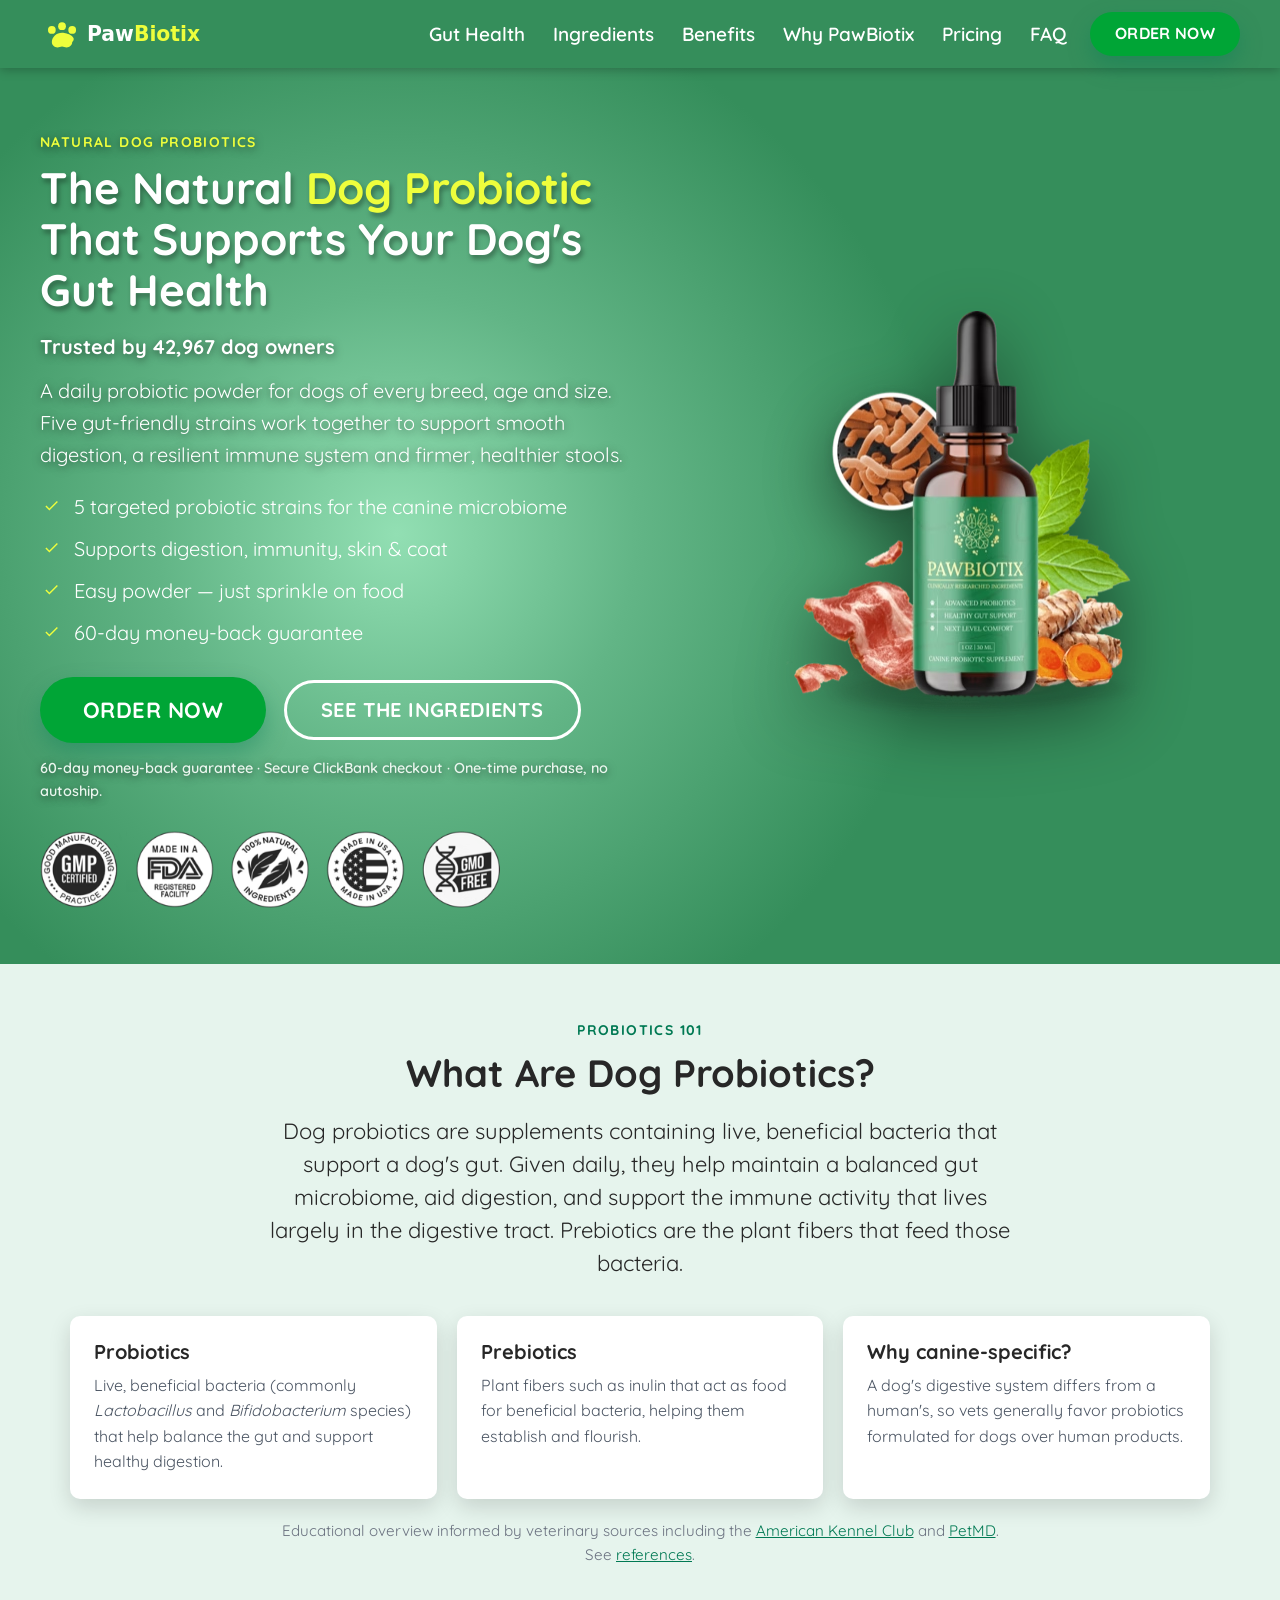
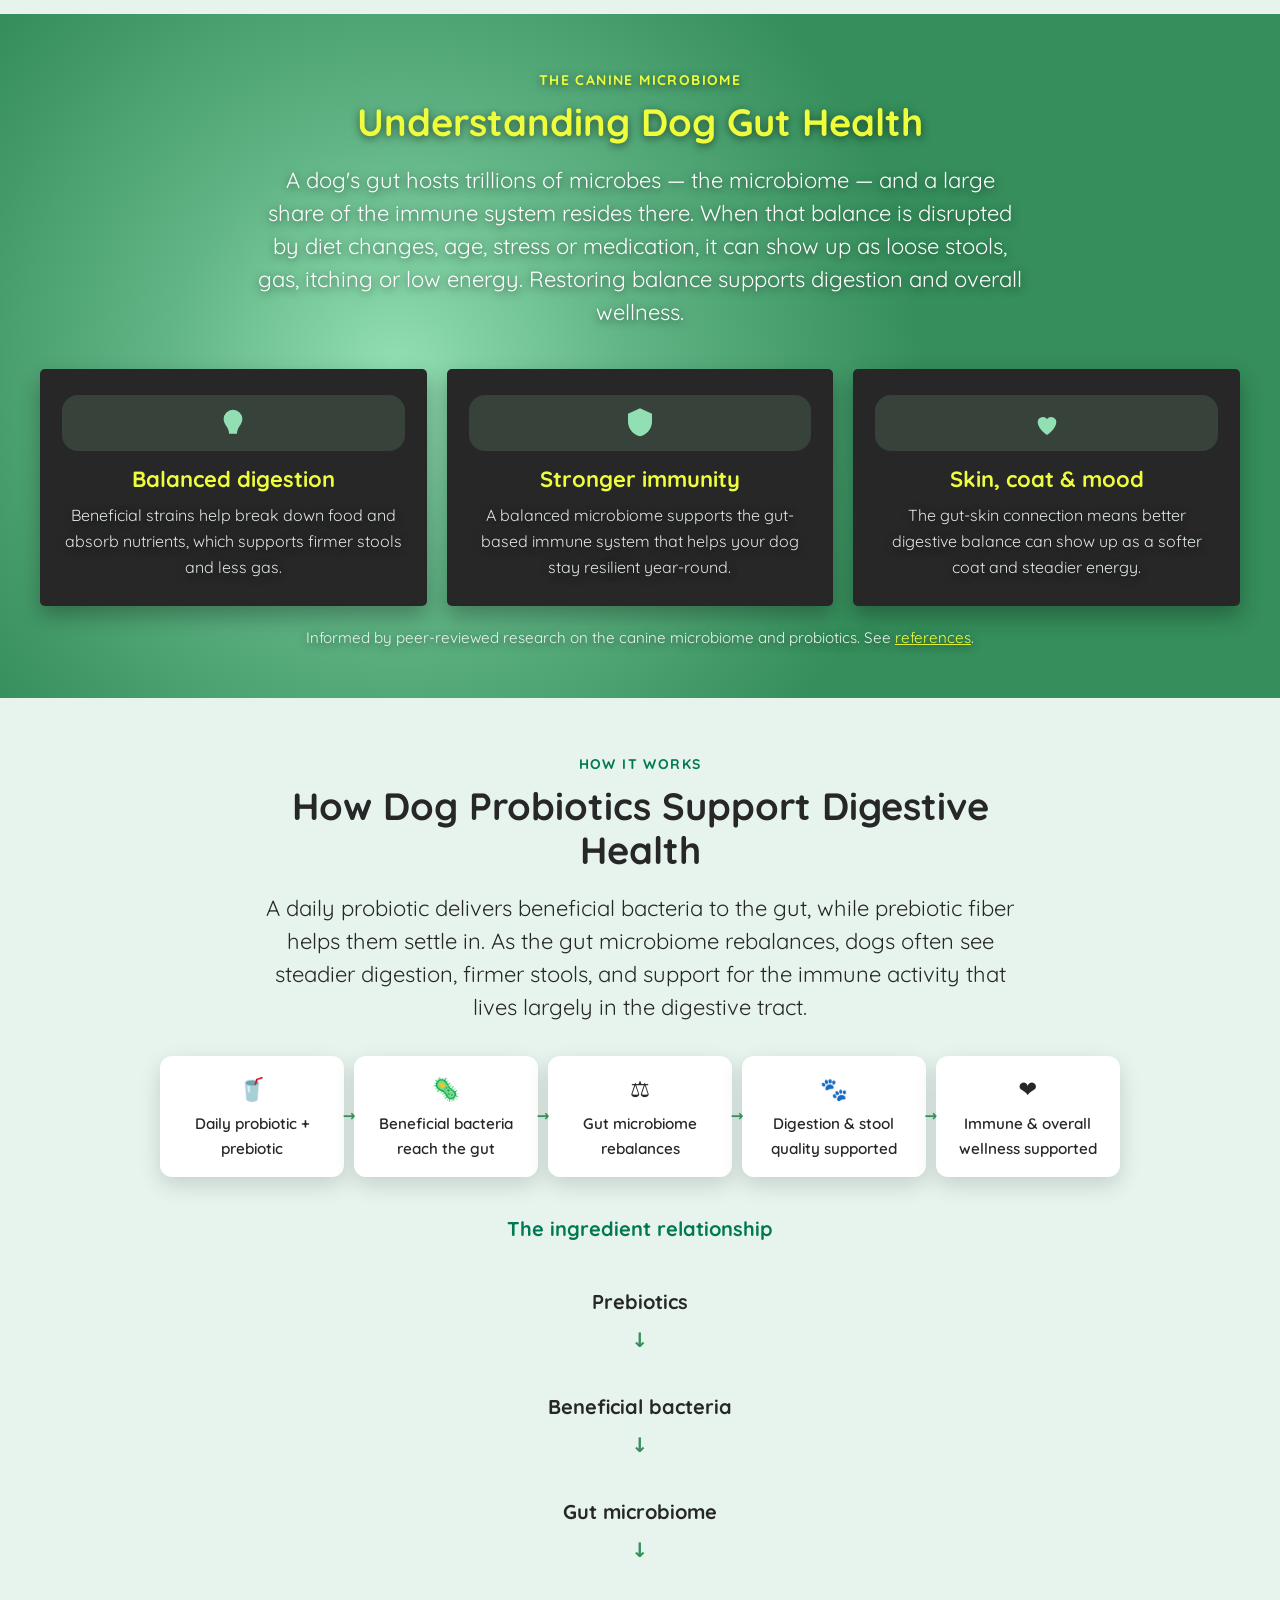
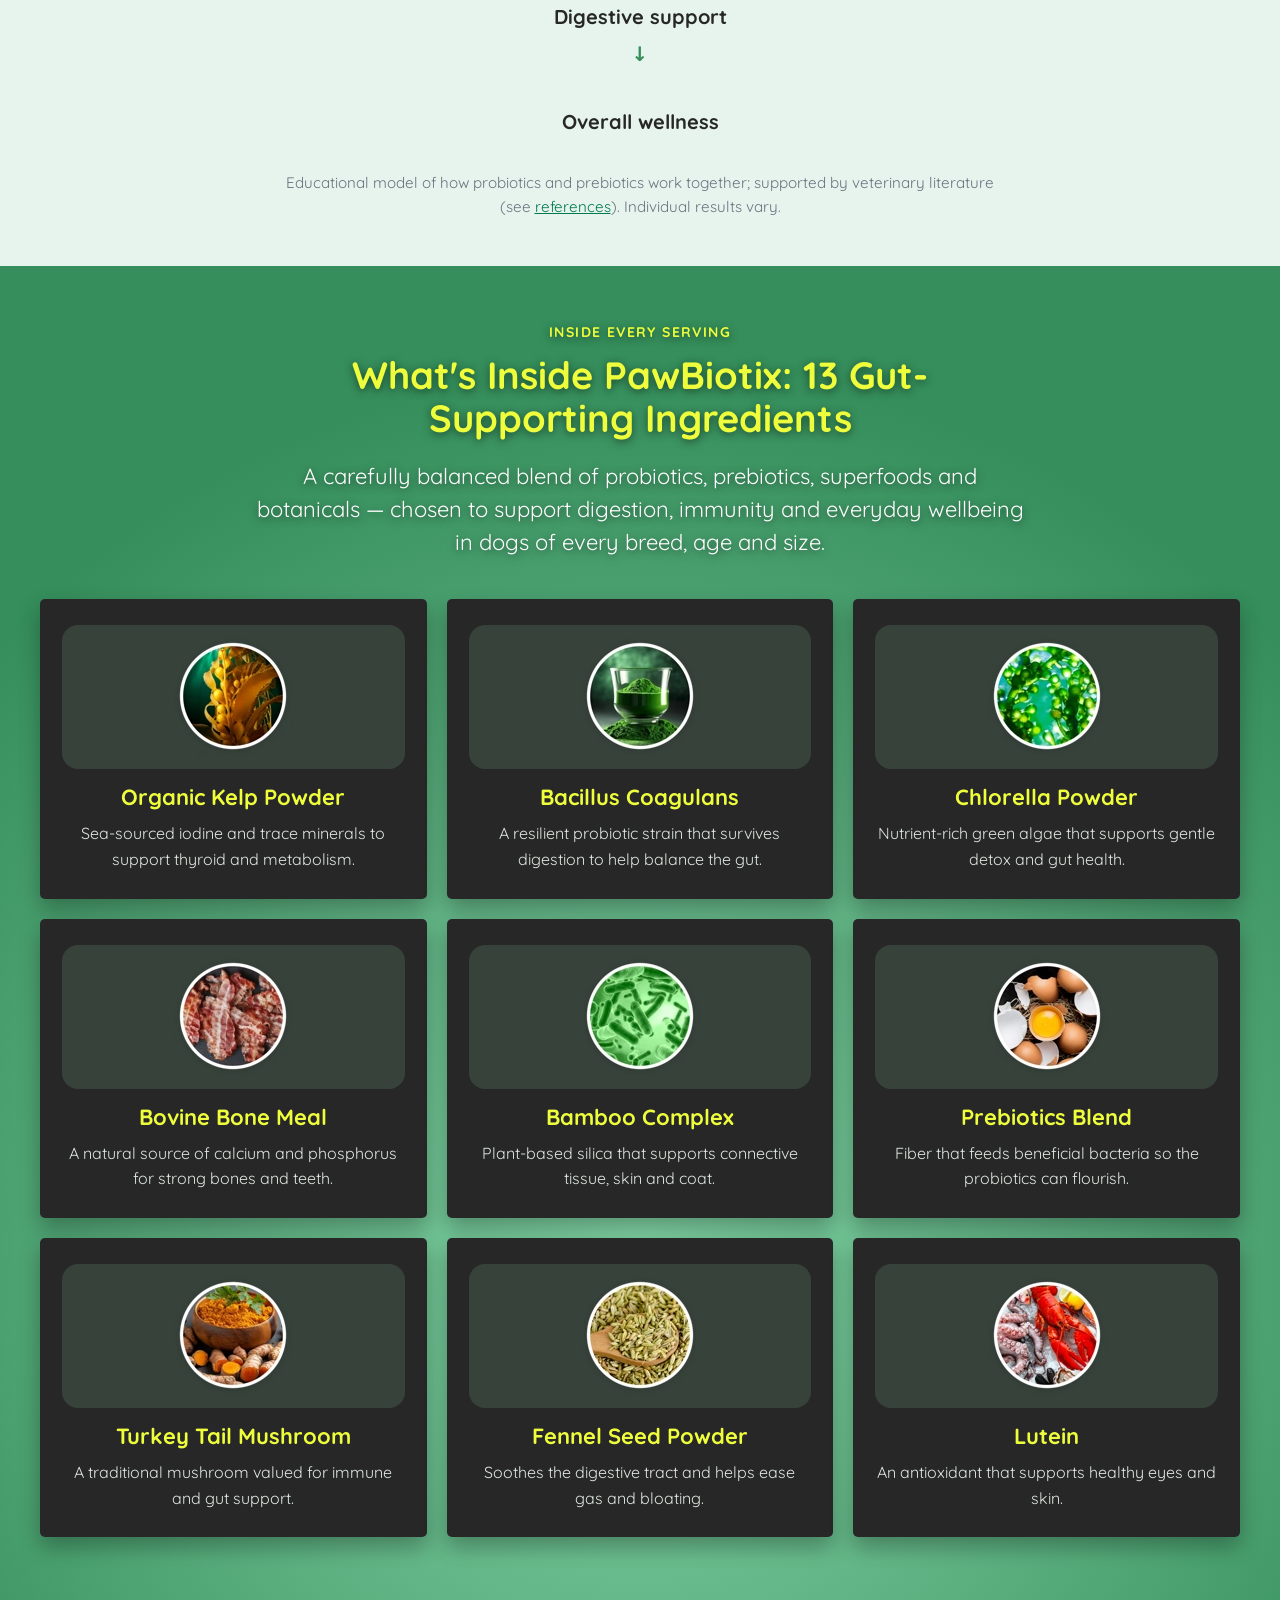
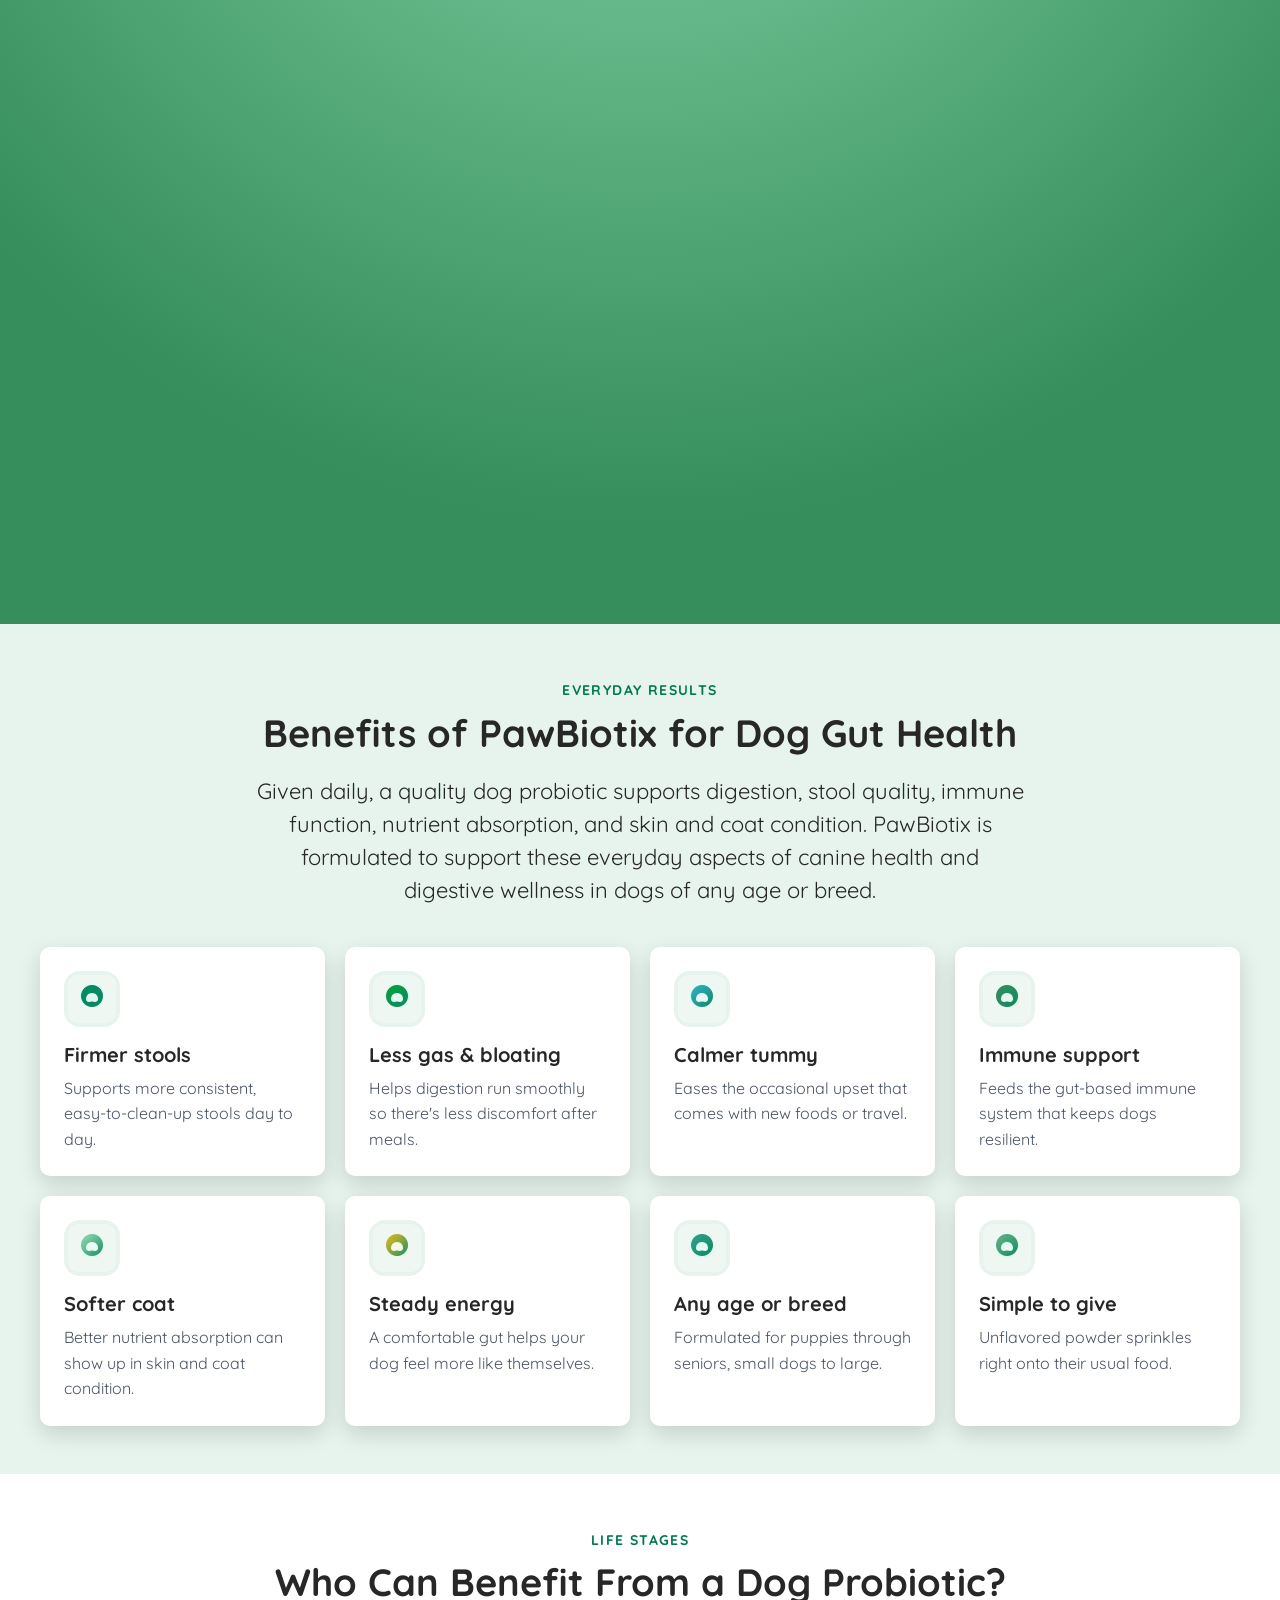
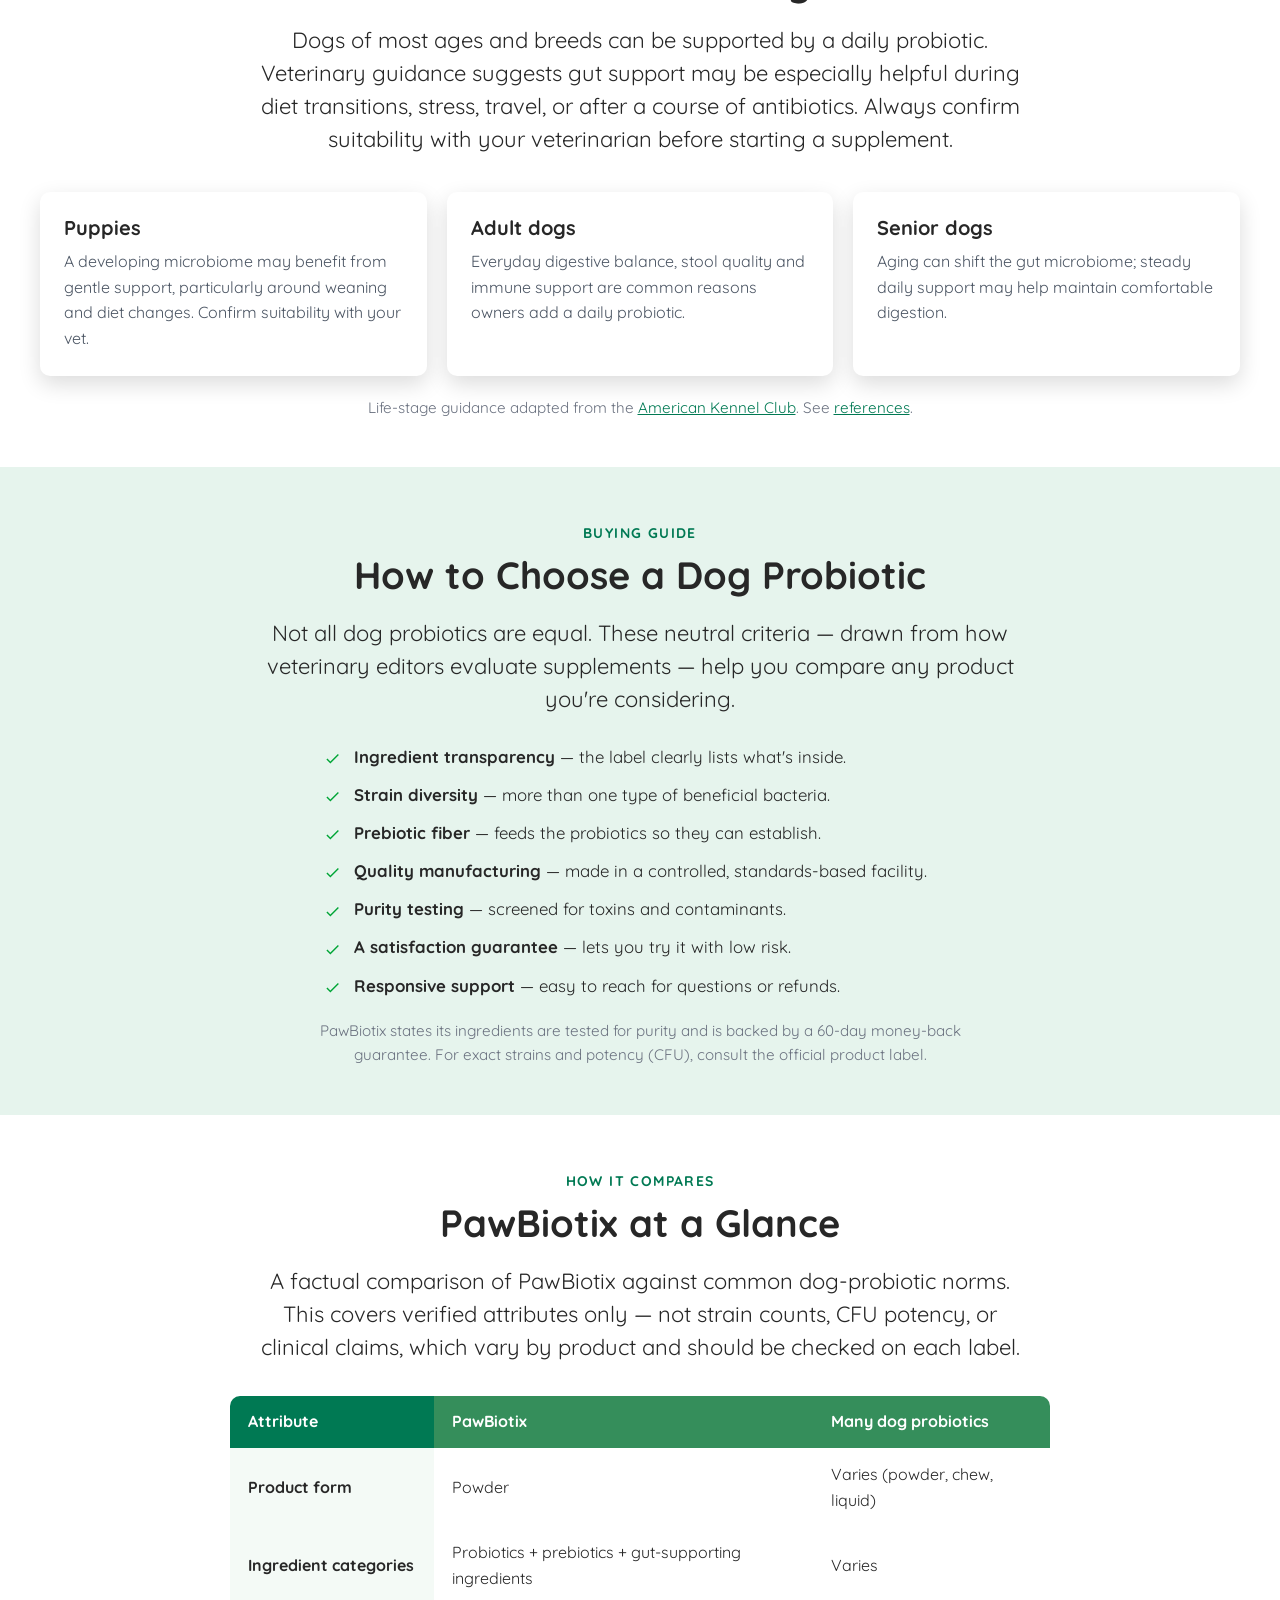
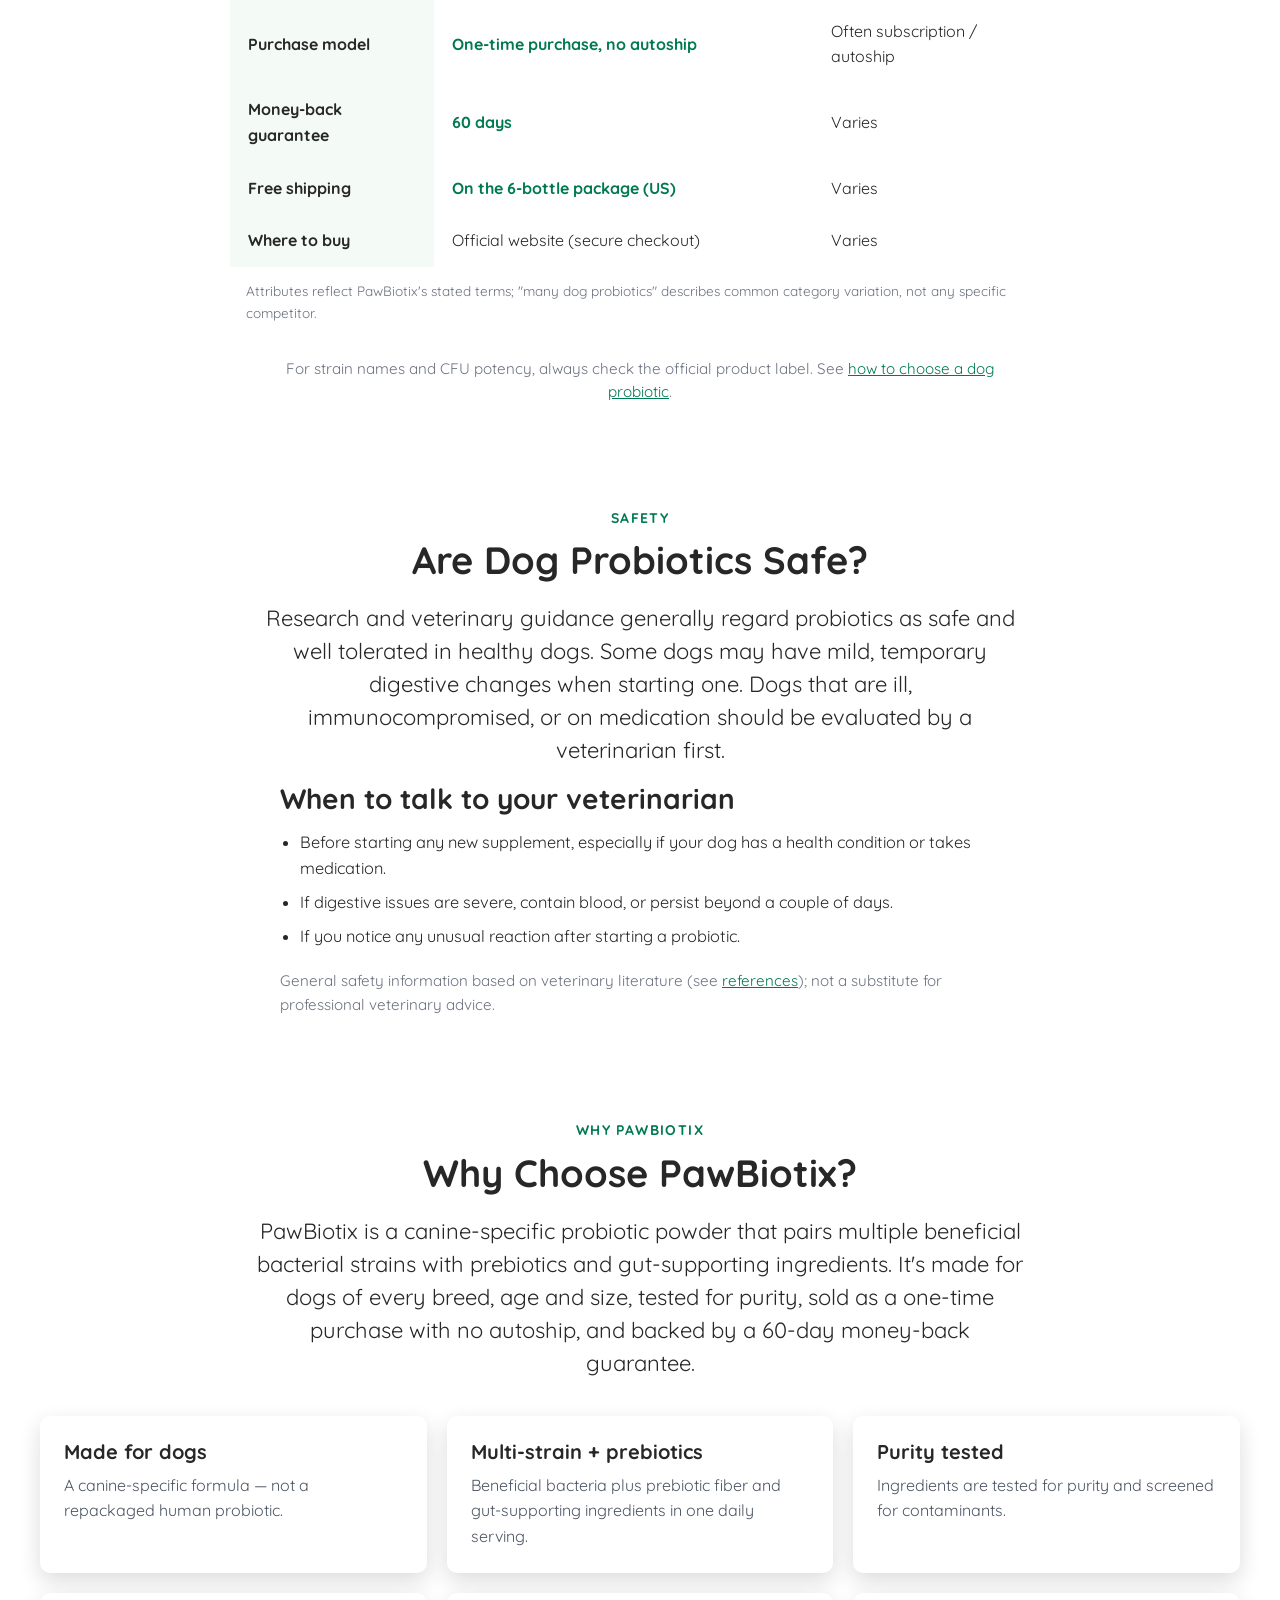
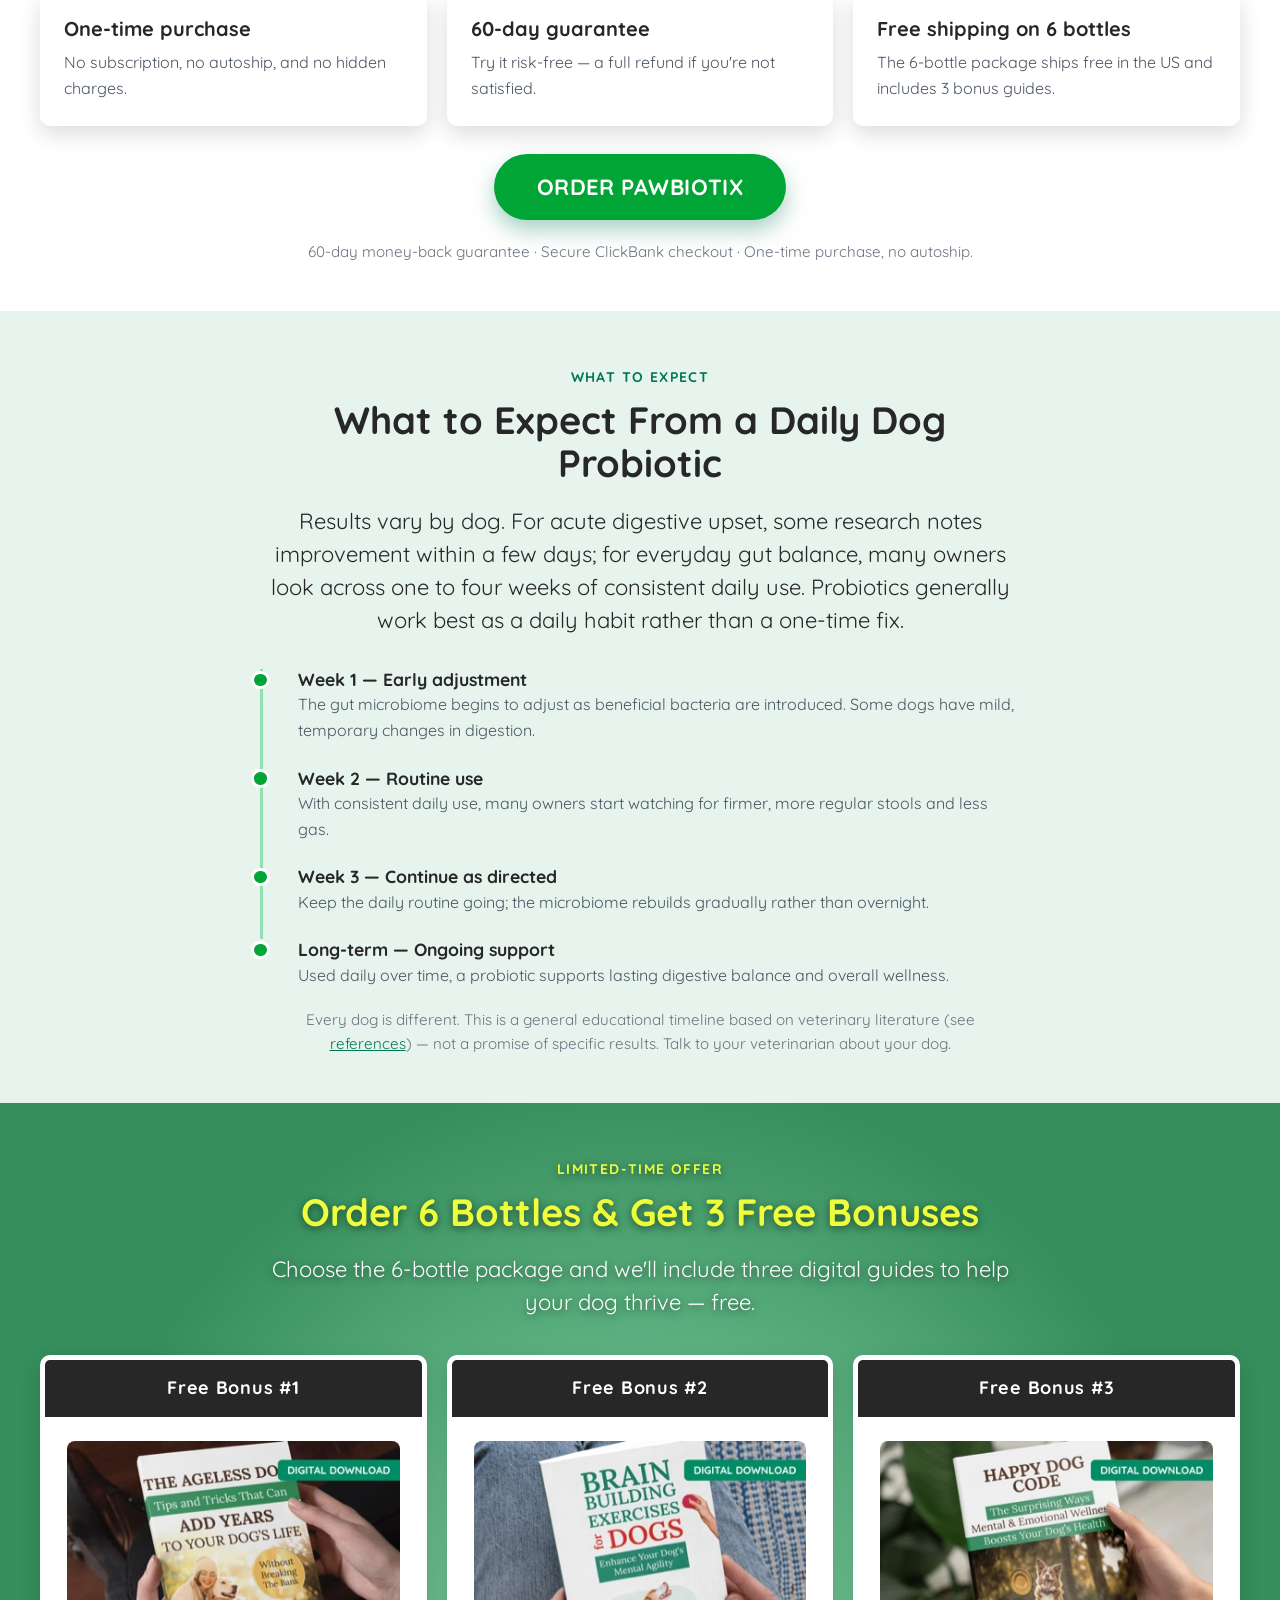
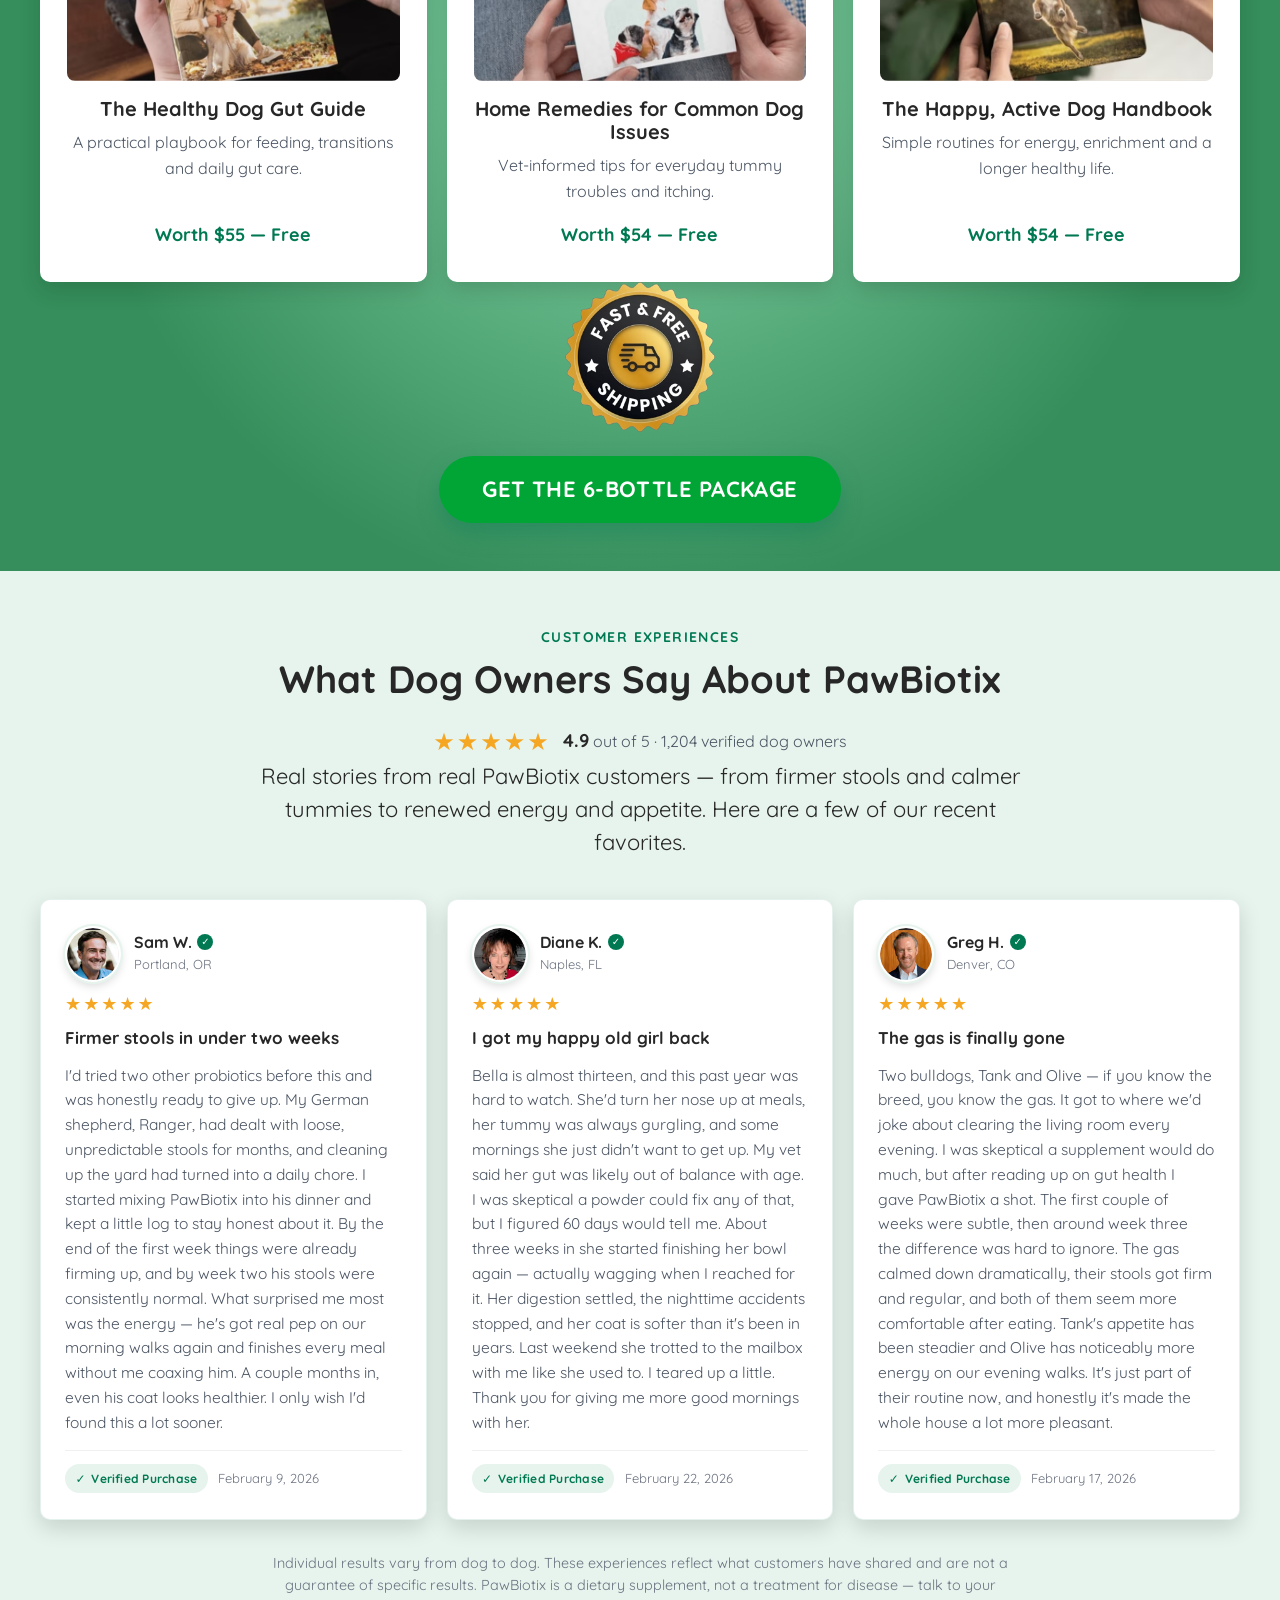
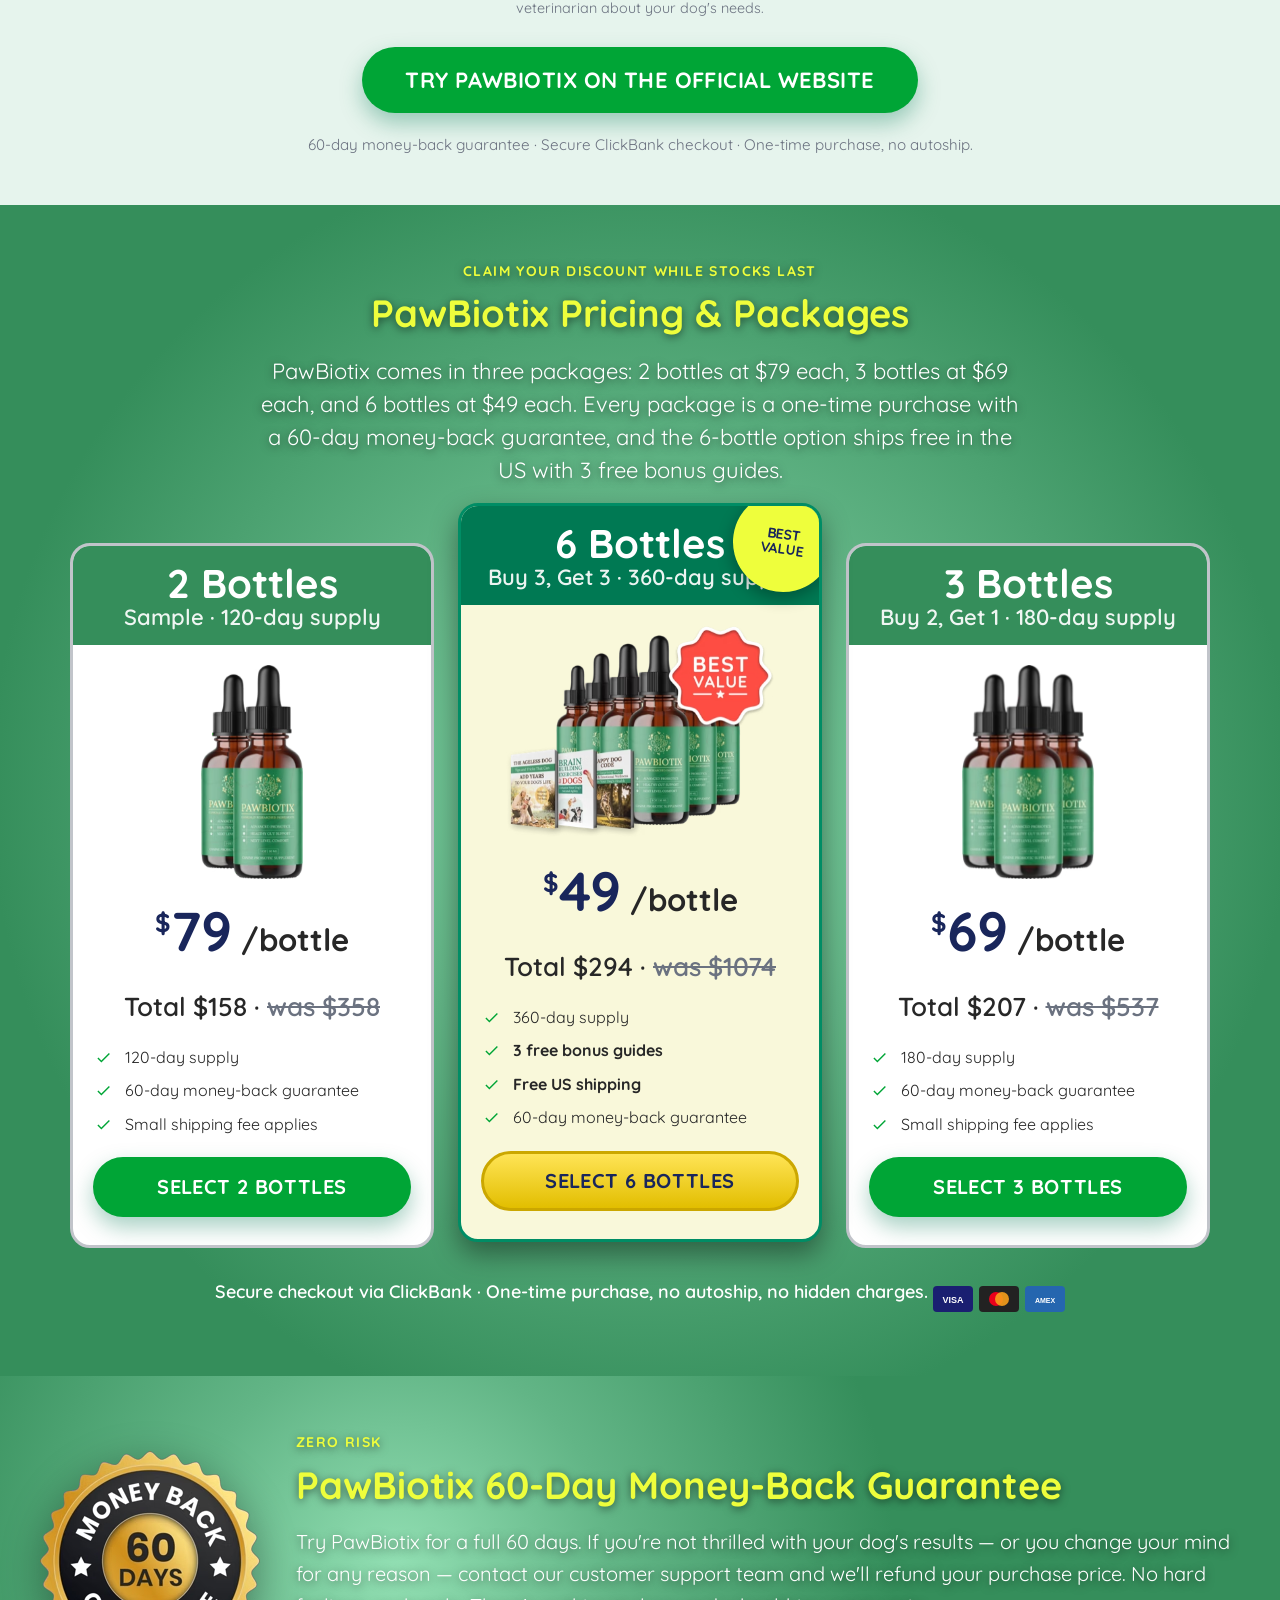
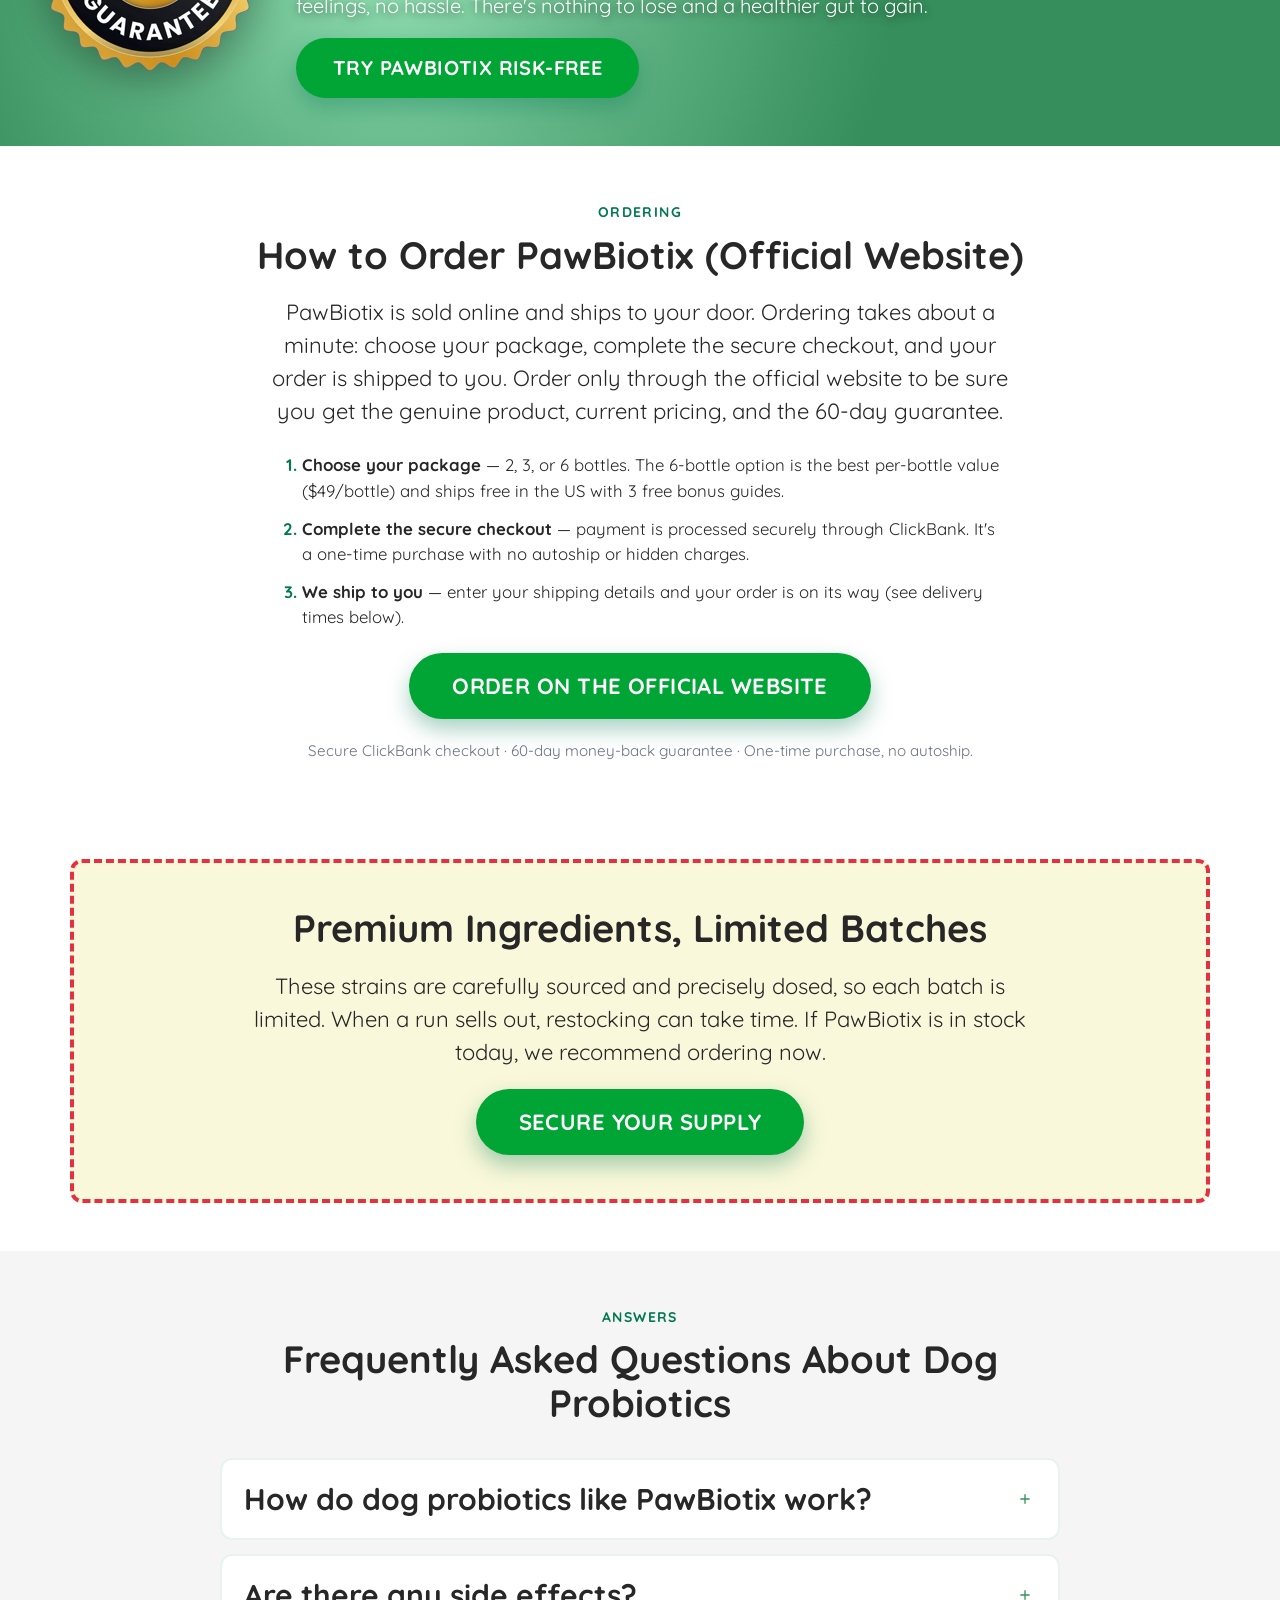
==== commit 78f4350e: "Expand Sam W. and Greg H. reviews to match Diane K. length for equal card height" ====
--- a/index.html
+++ b/index.html
@@ -172,7 +172,7 @@
             "reviewRating": { "@type": "Rating", "ratingValue": "5", "bestRating": "5" },
             "author": { "@type": "Person", "name": "Sam W." },
             "datePublished": "2026-02-09",
-            "reviewBody": "I'd tried two other probiotics before this and was ready to give up. Started mixing PawBiotix into my shepherd's dinner and by the second week his stools were finally firm and normal - no more cleaning up messes in the yard. He's also got noticeably more pep on our morning walks. Wish I'd found it sooner."
+            "reviewBody": "I'd tried two other probiotics before this and was honestly ready to give up. My German shepherd, Ranger, had dealt with loose, unpredictable stools for months, and cleaning up the yard had turned into a daily chore. I started mixing PawBiotix into his dinner and kept a little log. By the end of the first week things were already firming up, and by week two his stools were consistently normal. What surprised me most was the energy - he's got real pep on our morning walks again and finishes every meal without me coaxing him. A couple months in, even his coat looks healthier. I only wish I'd found this a lot sooner."
           },
           {
             "@type": "Review",
@@ -188,7 +188,7 @@
             "reviewRating": { "@type": "Rating", "ratingValue": "5", "bestRating": "5" },
             "author": { "@type": "Person", "name": "Greg H." },
             "datePublished": "2026-02-17",
-            "reviewBody": "Two bulldogs - you can imagine the gas. One month on PawBiotix and the room clears out far less often, plus their digestion is rock solid now. Easy win for the whole house."
+            "reviewBody": "Two bulldogs, Tank and Olive - if you know the breed, you know the gas. It got to where we'd joke about clearing the living room every evening. I was skeptical a supplement would do much, but after reading up on gut health I gave PawBiotix a shot. The first couple of weeks were subtle, then around week three the difference was hard to ignore. The gas calmed down dramatically, their stools got firm and regular, and both of them seem more comfortable after eating. Tank's appetite has been steadier and Olive has noticeably more energy on our evening walks. It's just part of their routine now, and honestly it's made the whole house a lot more pleasant."
           }
         ]
       },
@@ -761,7 +761,7 @@
             </div>
             <span class="stars" role="img" aria-label="Rated 5 out of 5 stars">&#9733;&#9733;&#9733;&#9733;&#9733;</span>
             <h3 class="review-card__title">Firmer stools in under two weeks</h3>
-            <p class="review-card__text">I'd tried two other probiotics before this and was ready to give up. Started mixing PawBiotix into my shepherd's dinner and by the second week his stools were finally firm and normal &mdash; no more cleaning up messes in the yard. He's also got noticeably more pep on our morning walks. Wish I'd found it sooner.</p>
+            <p class="review-card__text">I'd tried two other probiotics before this and was honestly ready to give up. My German shepherd, Ranger, had dealt with loose, unpredictable stools for months, and cleaning up the yard had turned into a daily chore. I started mixing PawBiotix into his dinner and kept a little log to stay honest about it. By the end of the first week things were already firming up, and by week two his stools were consistently normal. What surprised me most was the energy &mdash; he's got real pep on our morning walks again and finishes every meal without me coaxing him. A couple months in, even his coat looks healthier. I only wish I'd found this a lot sooner.</p>
             <p class="review-card__meta"><span class="review-card__badge">Verified Purchase</span><time datetime="2026-02-09">February 9, 2026</time></p>
           </article>
 
@@ -799,7 +799,7 @@
             </div>
             <span class="stars" role="img" aria-label="Rated 5 out of 5 stars">&#9733;&#9733;&#9733;&#9733;&#9733;</span>
             <h3 class="review-card__title">The gas is finally gone</h3>
-            <p class="review-card__text">Two bulldogs &mdash; you can imagine the gas. One month on PawBiotix and the room clears out far less often, plus their digestion is rock solid now. Easy win for the whole house.</p>
+            <p class="review-card__text">Two bulldogs, Tank and Olive &mdash; if you know the breed, you know the gas. It got to where we'd joke about clearing the living room every evening. I was skeptical a supplement would do much, but after reading up on gut health I gave PawBiotix a shot. The first couple of weeks were subtle, then around week three the difference was hard to ignore. The gas calmed down dramatically, their stools got firm and regular, and both of them seem more comfortable after eating. Tank's appetite has been steadier and Olive has noticeably more energy on our evening walks. It's just part of their routine now, and honestly it's made the whole house a lot more pleasant.</p>
             <p class="review-card__meta"><span class="review-card__badge">Verified Purchase</span><time datetime="2026-02-17">February 17, 2026</time></p>
           </article>
 
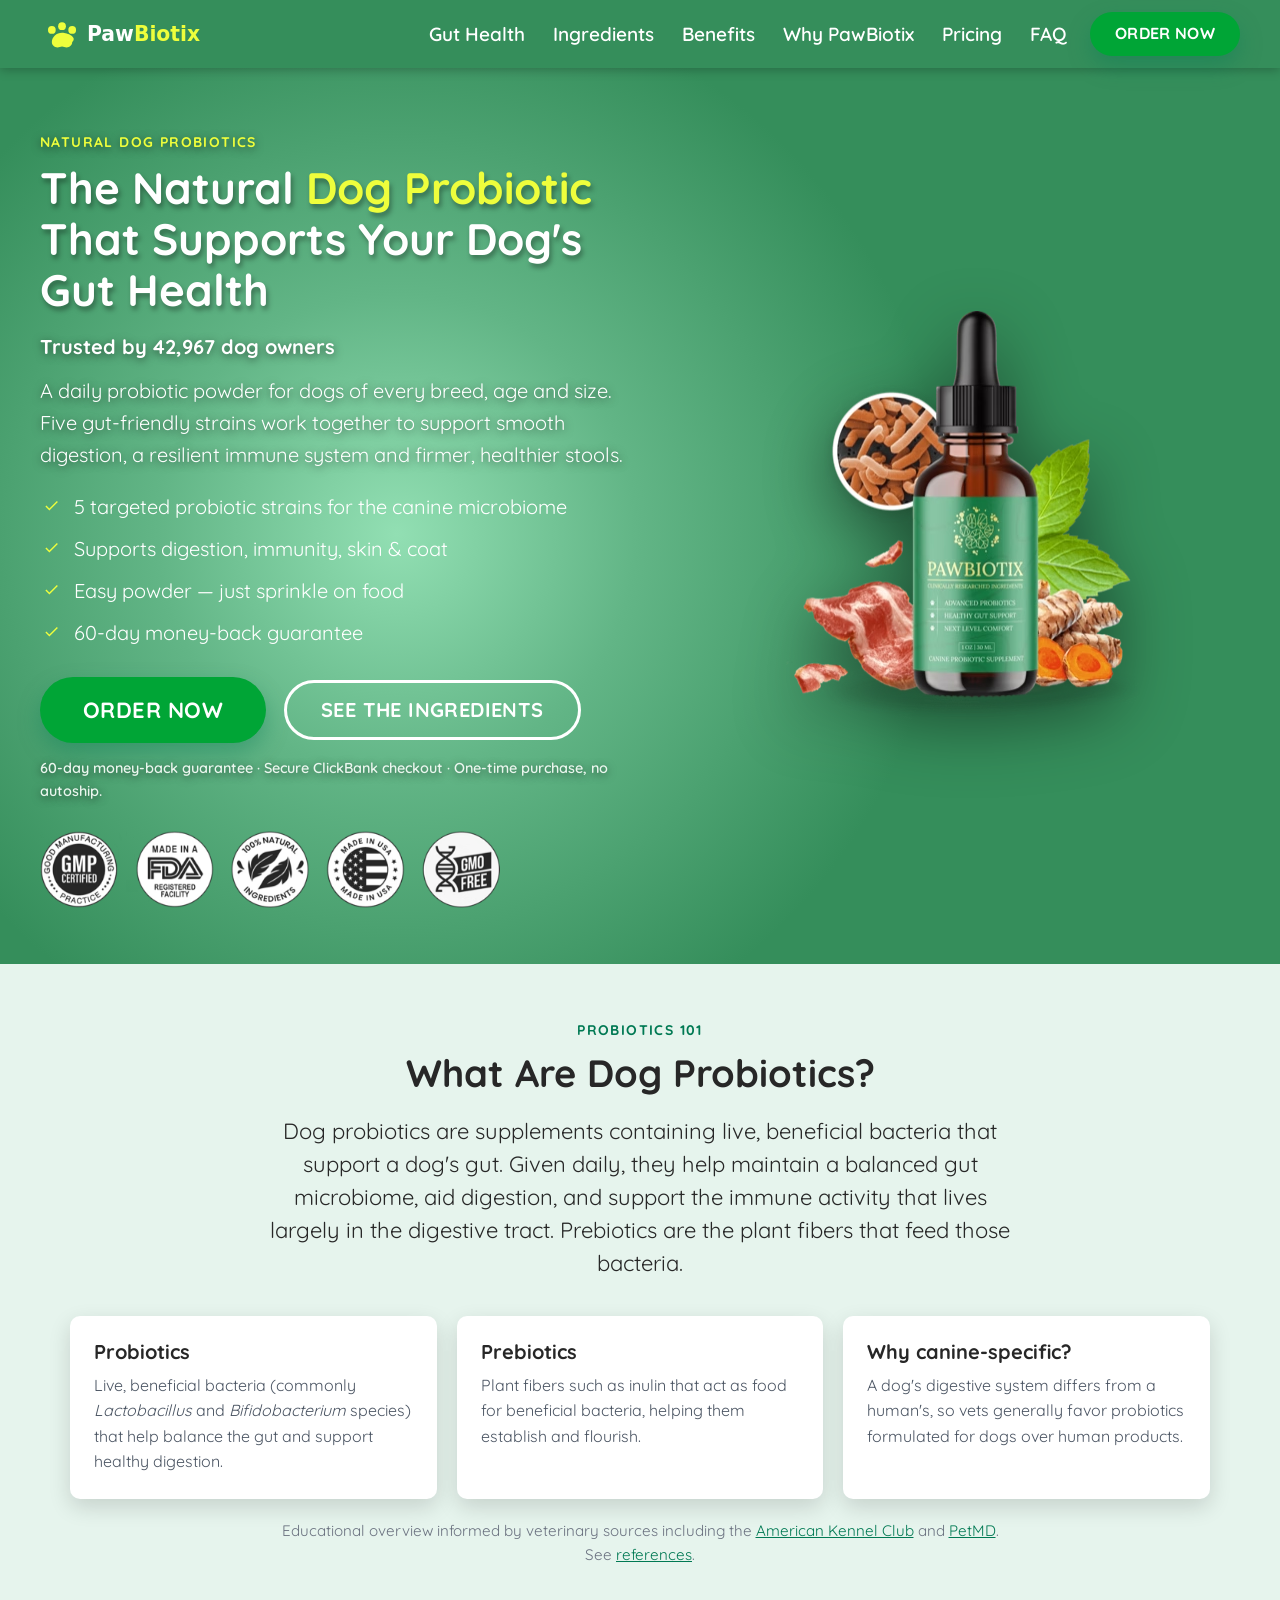
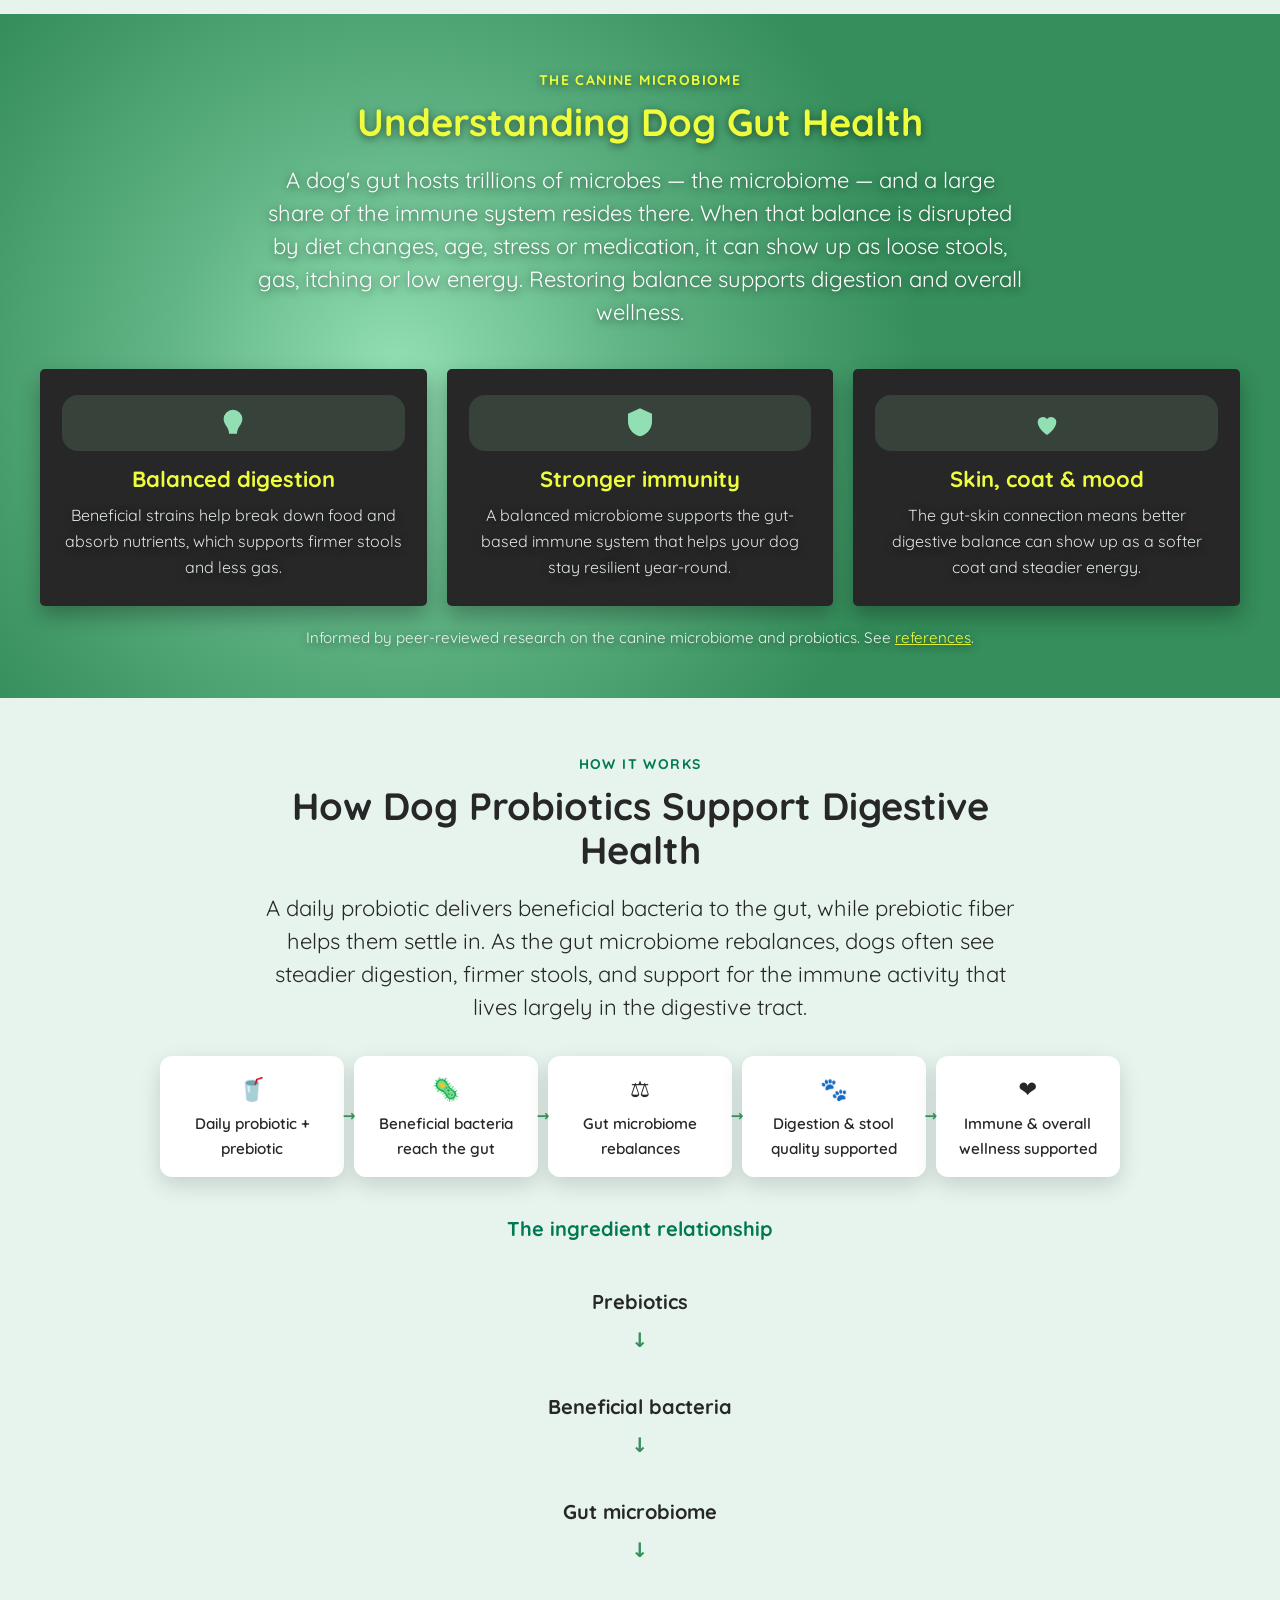
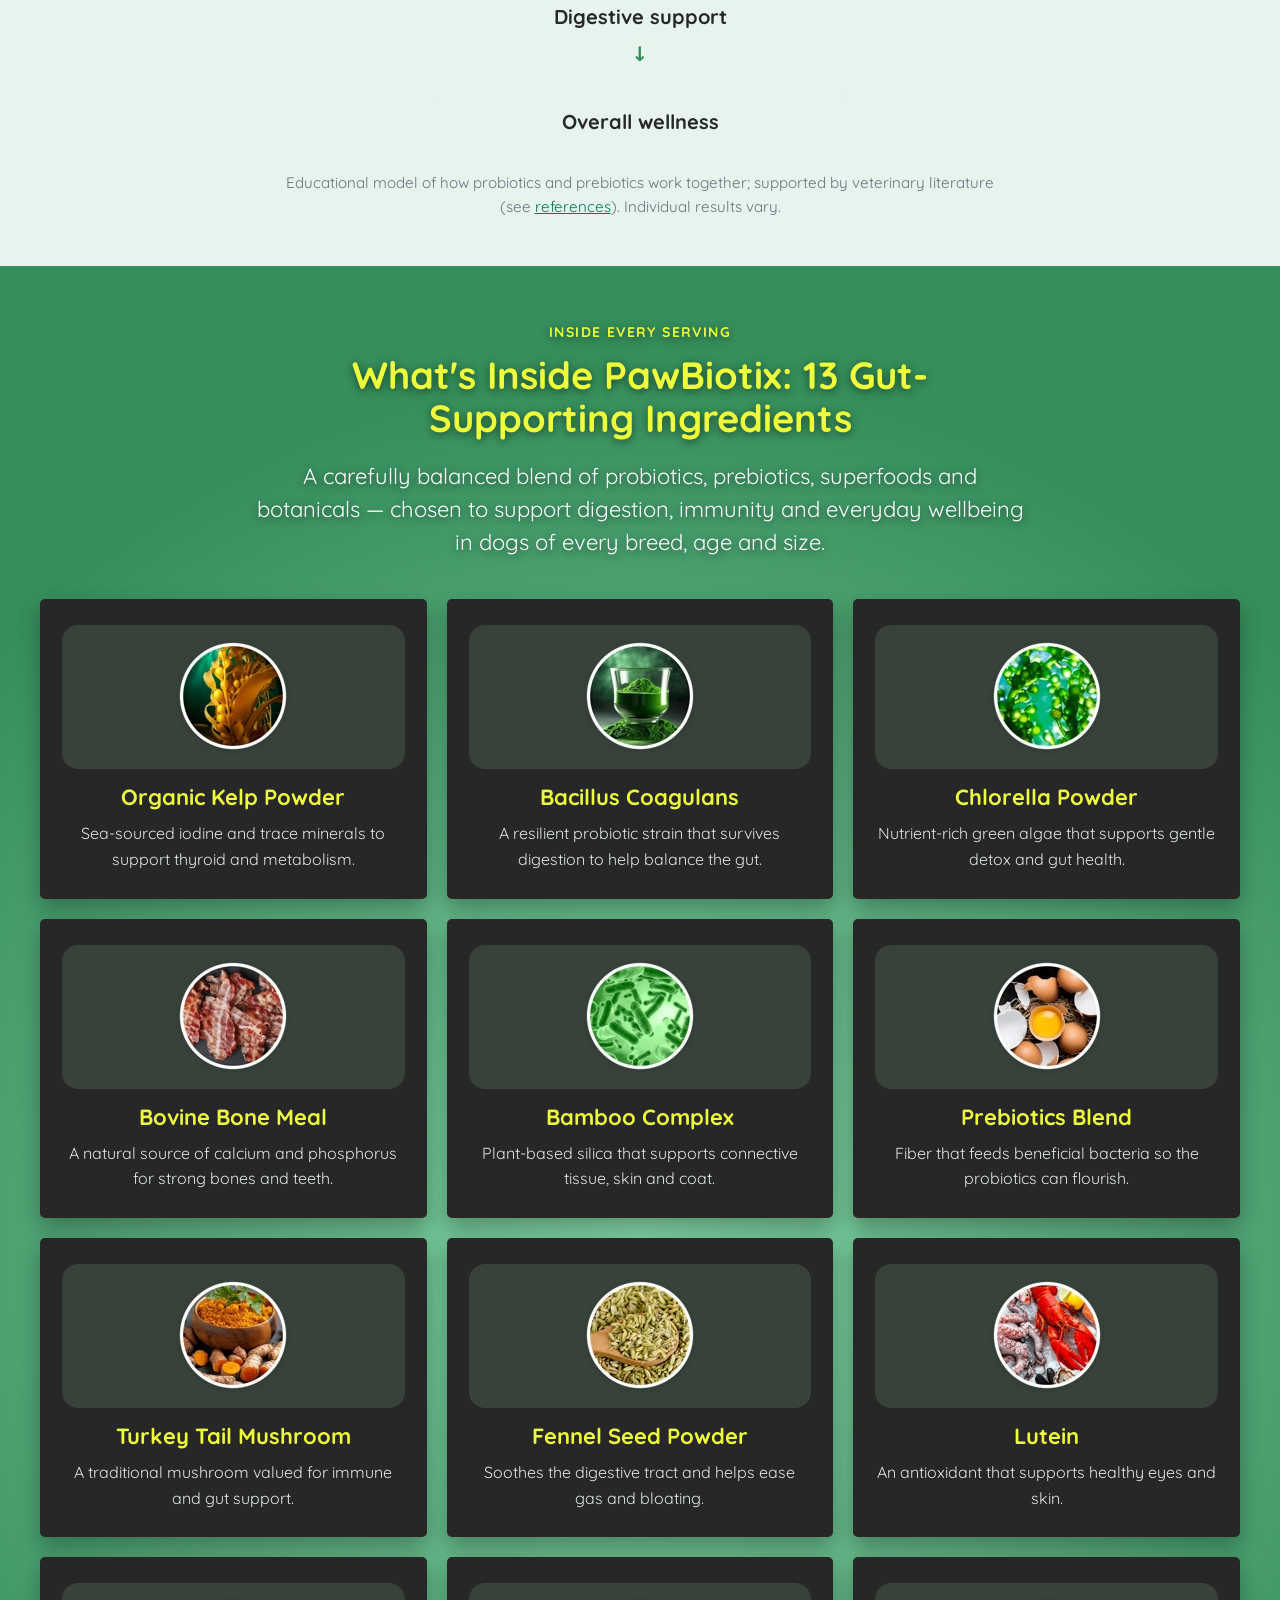
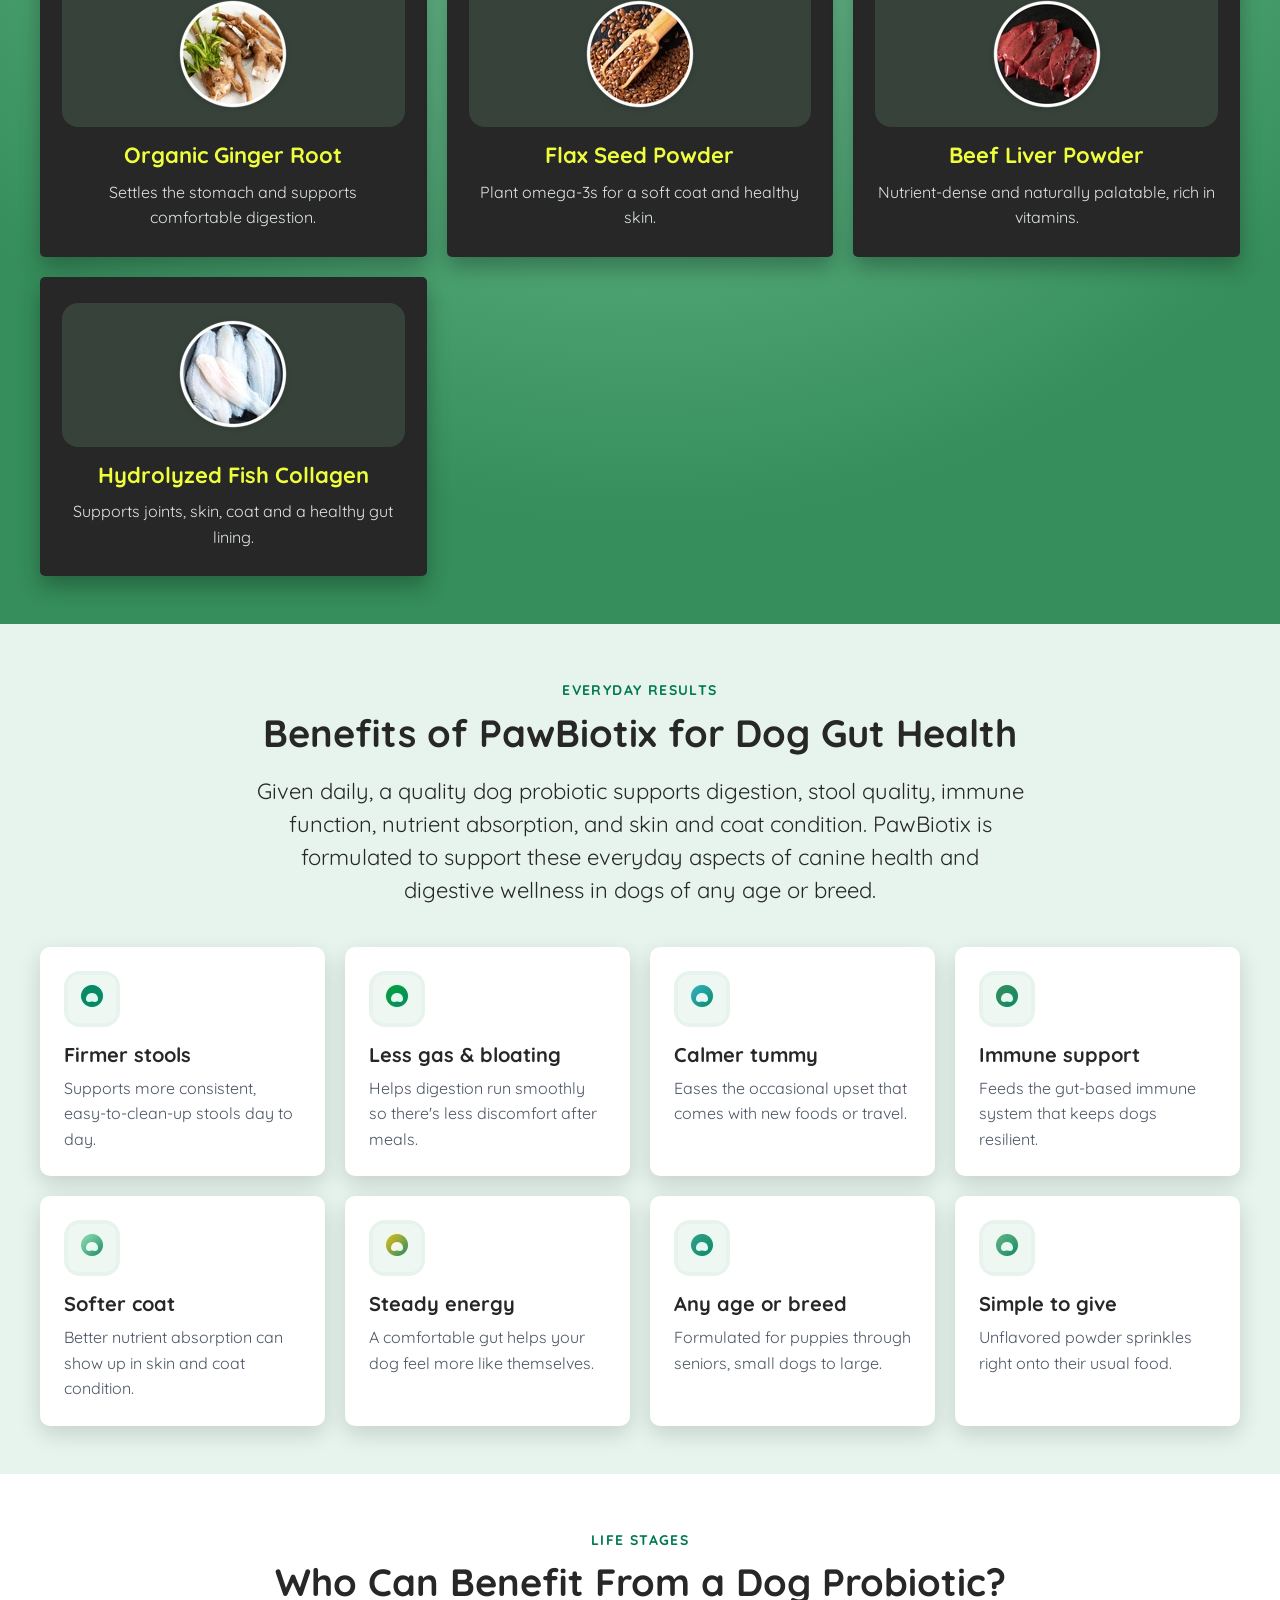
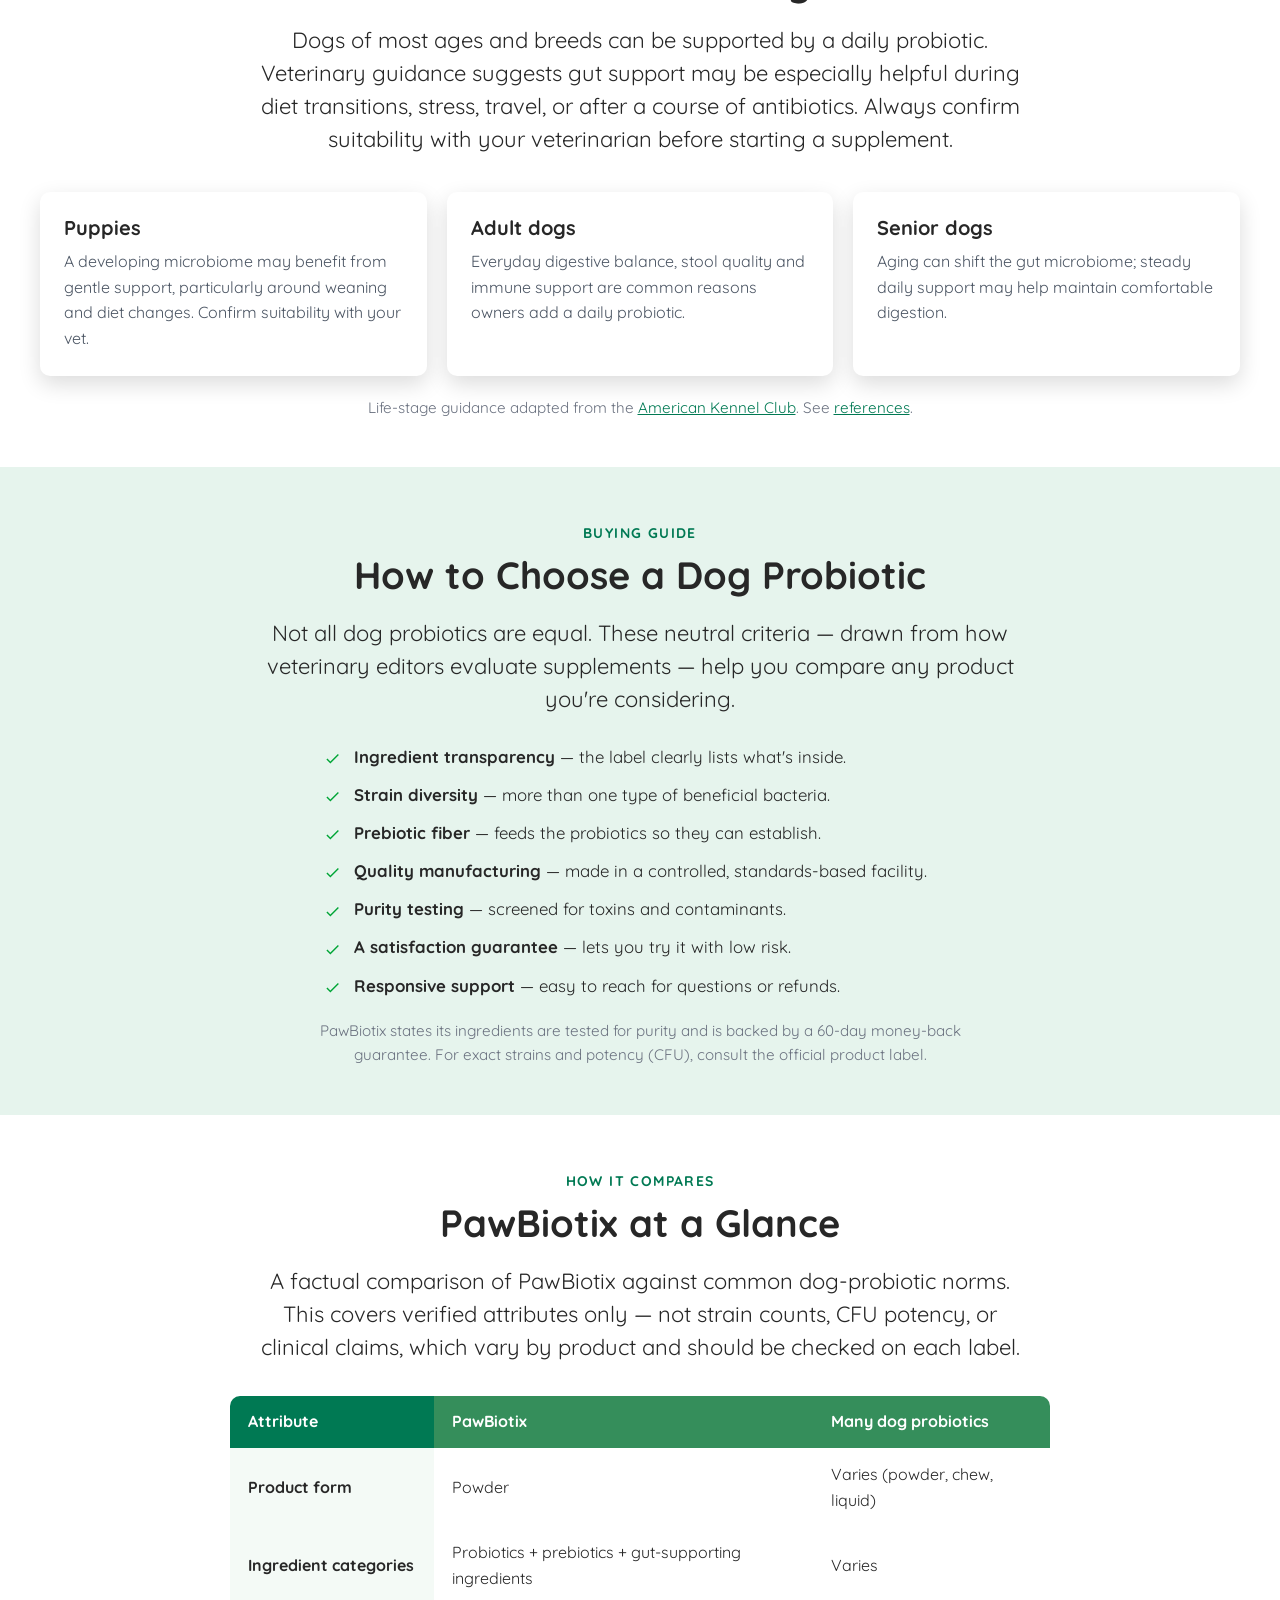
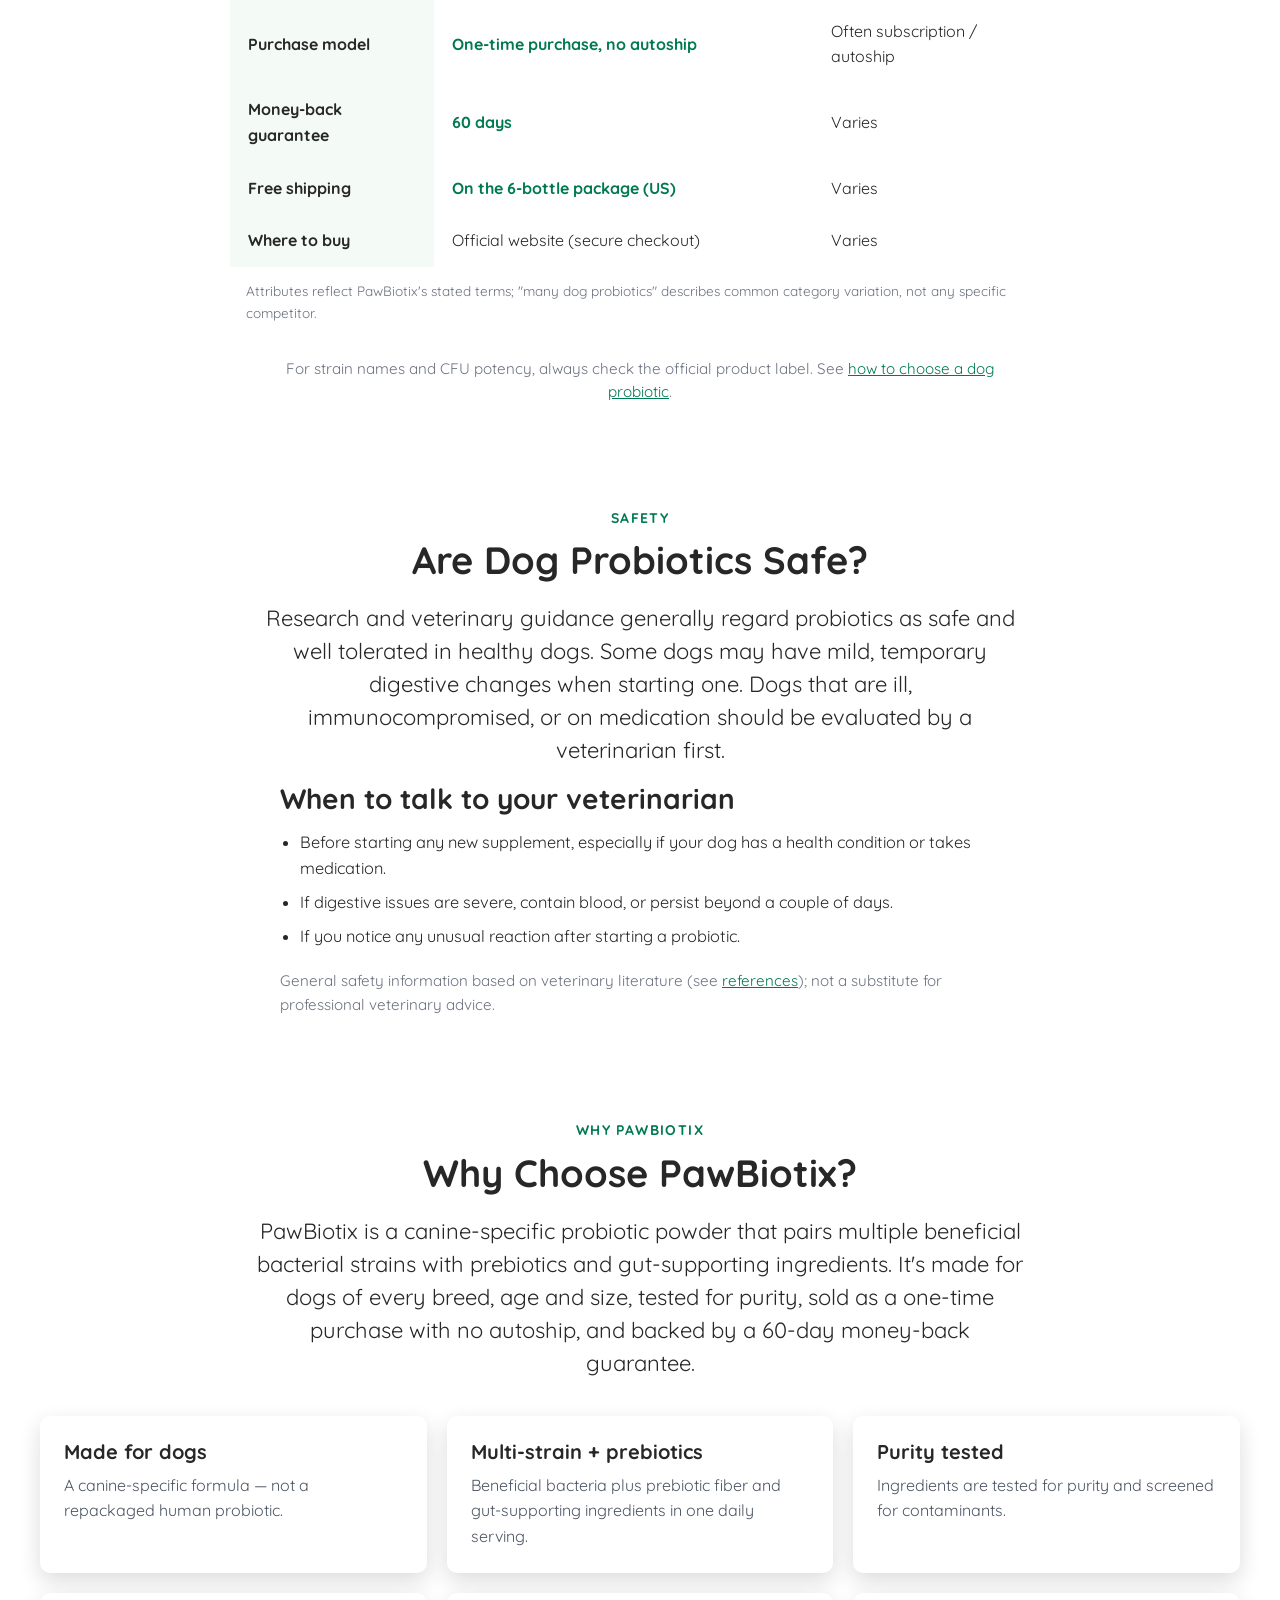
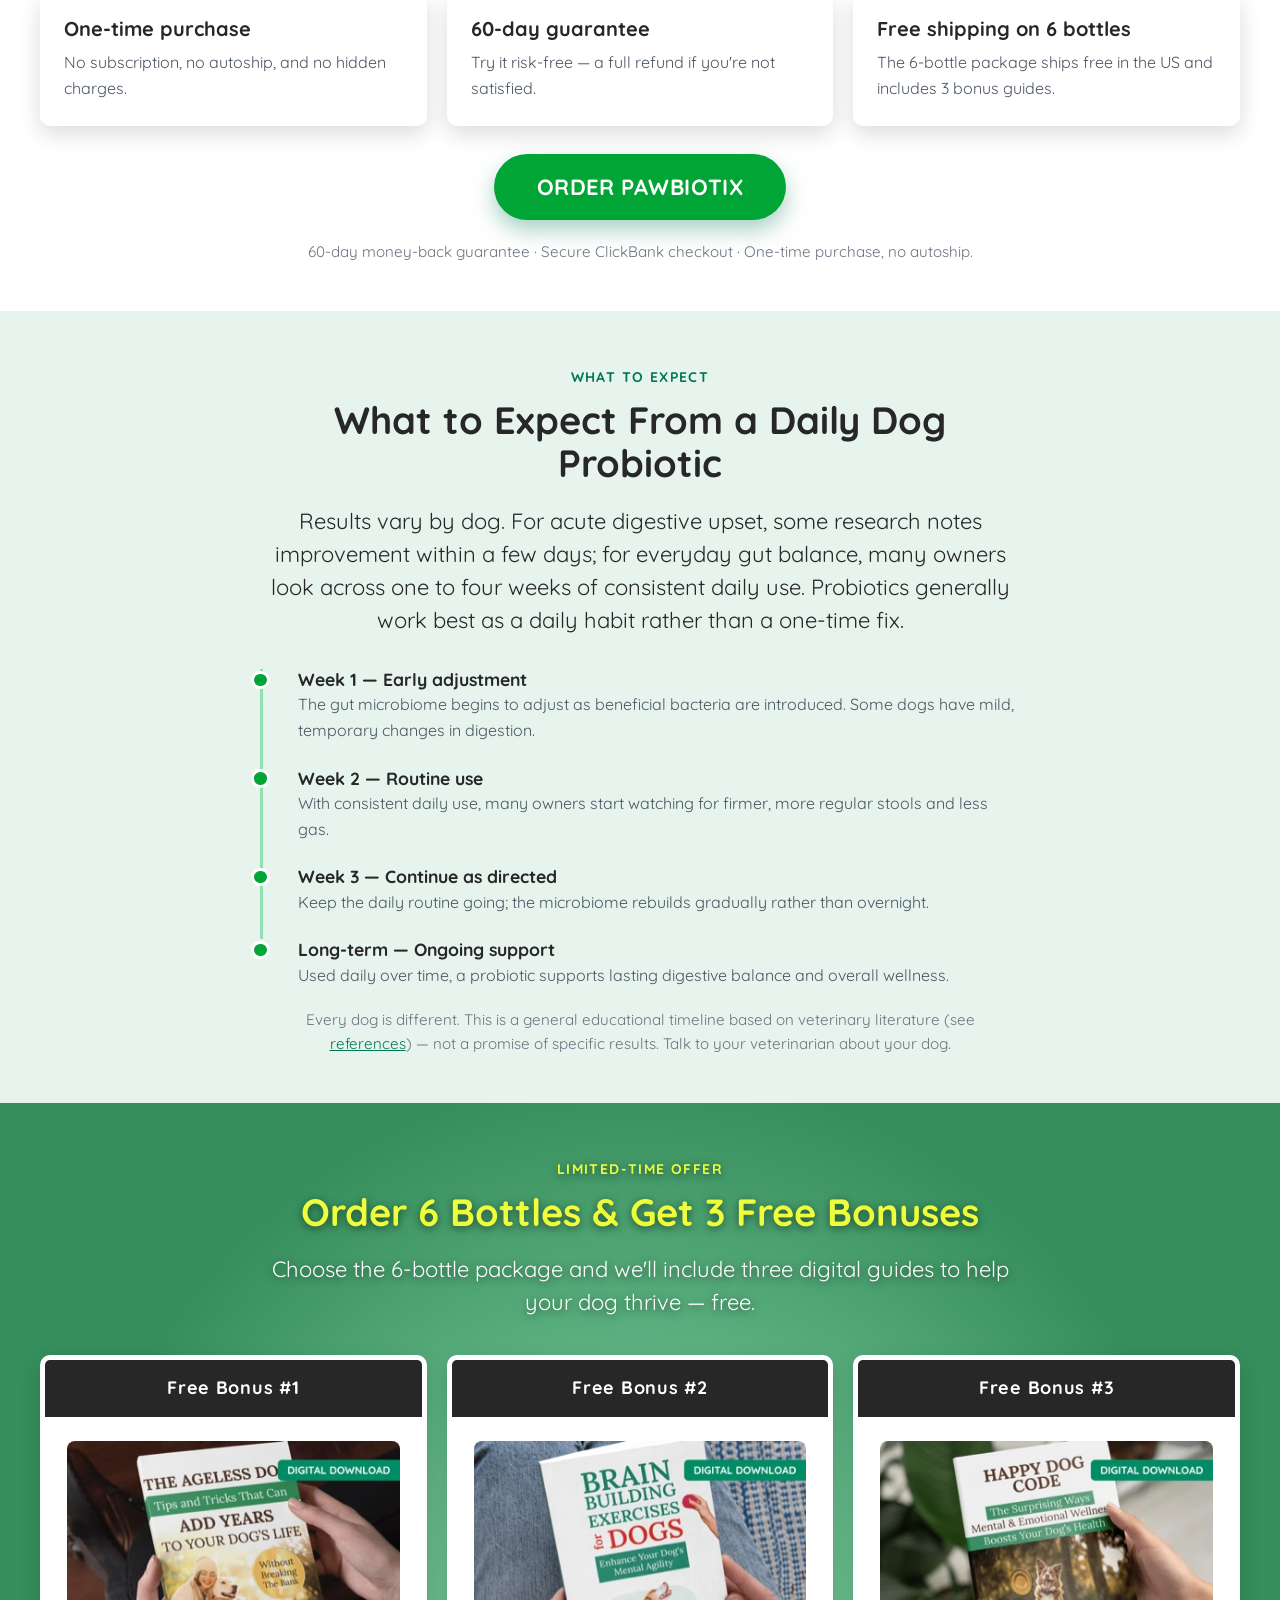
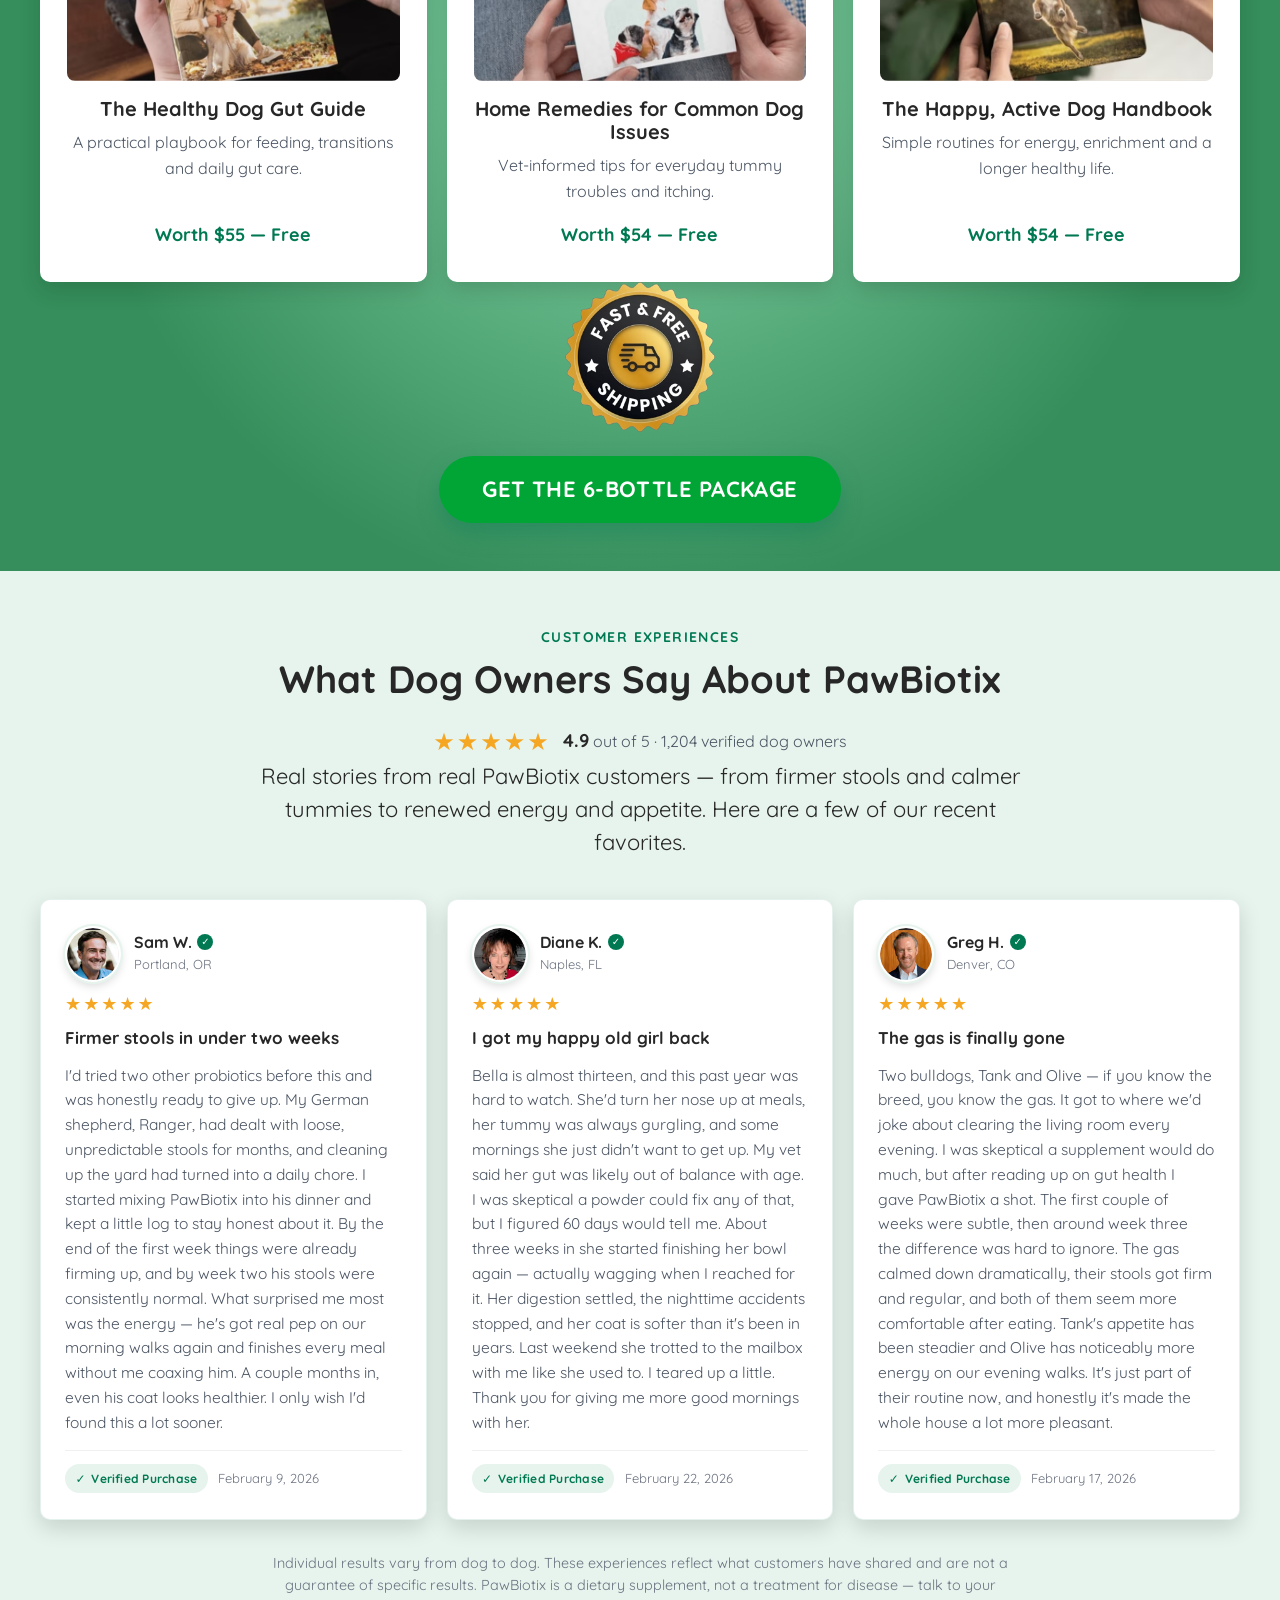
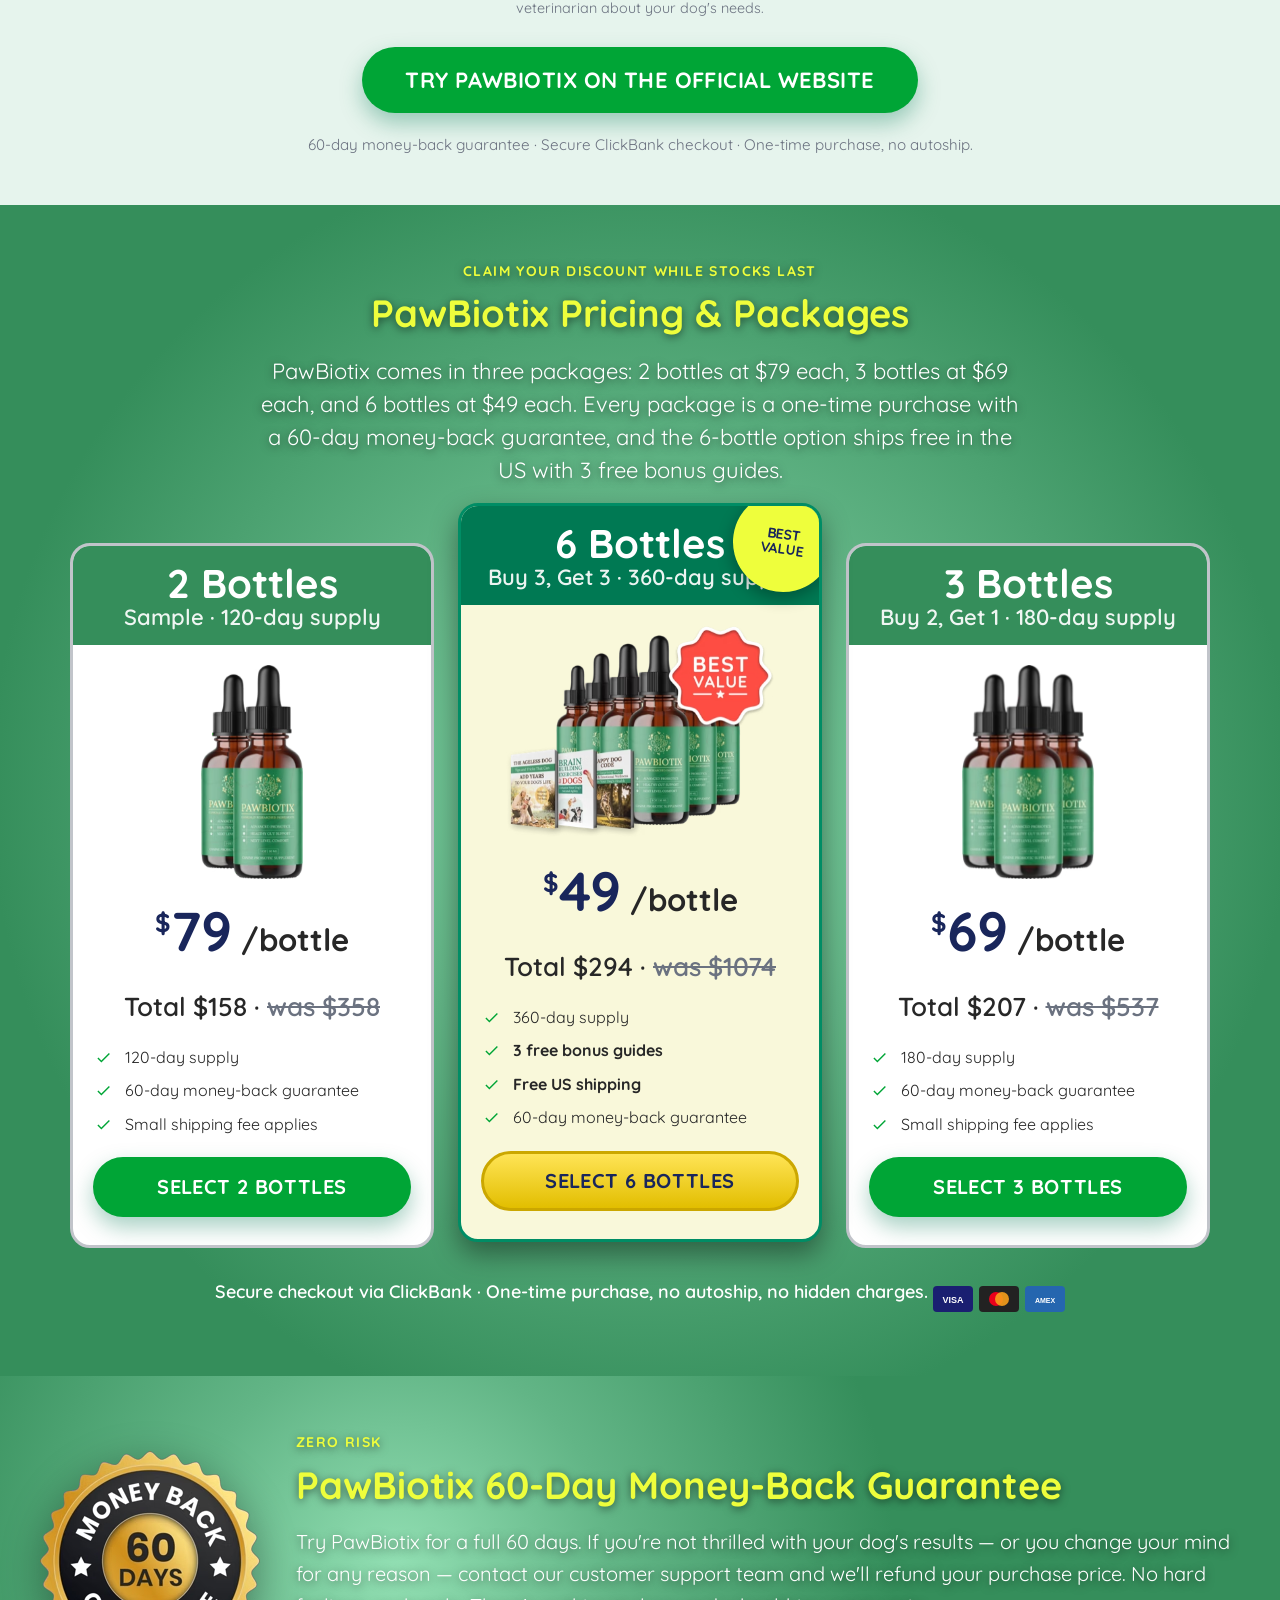
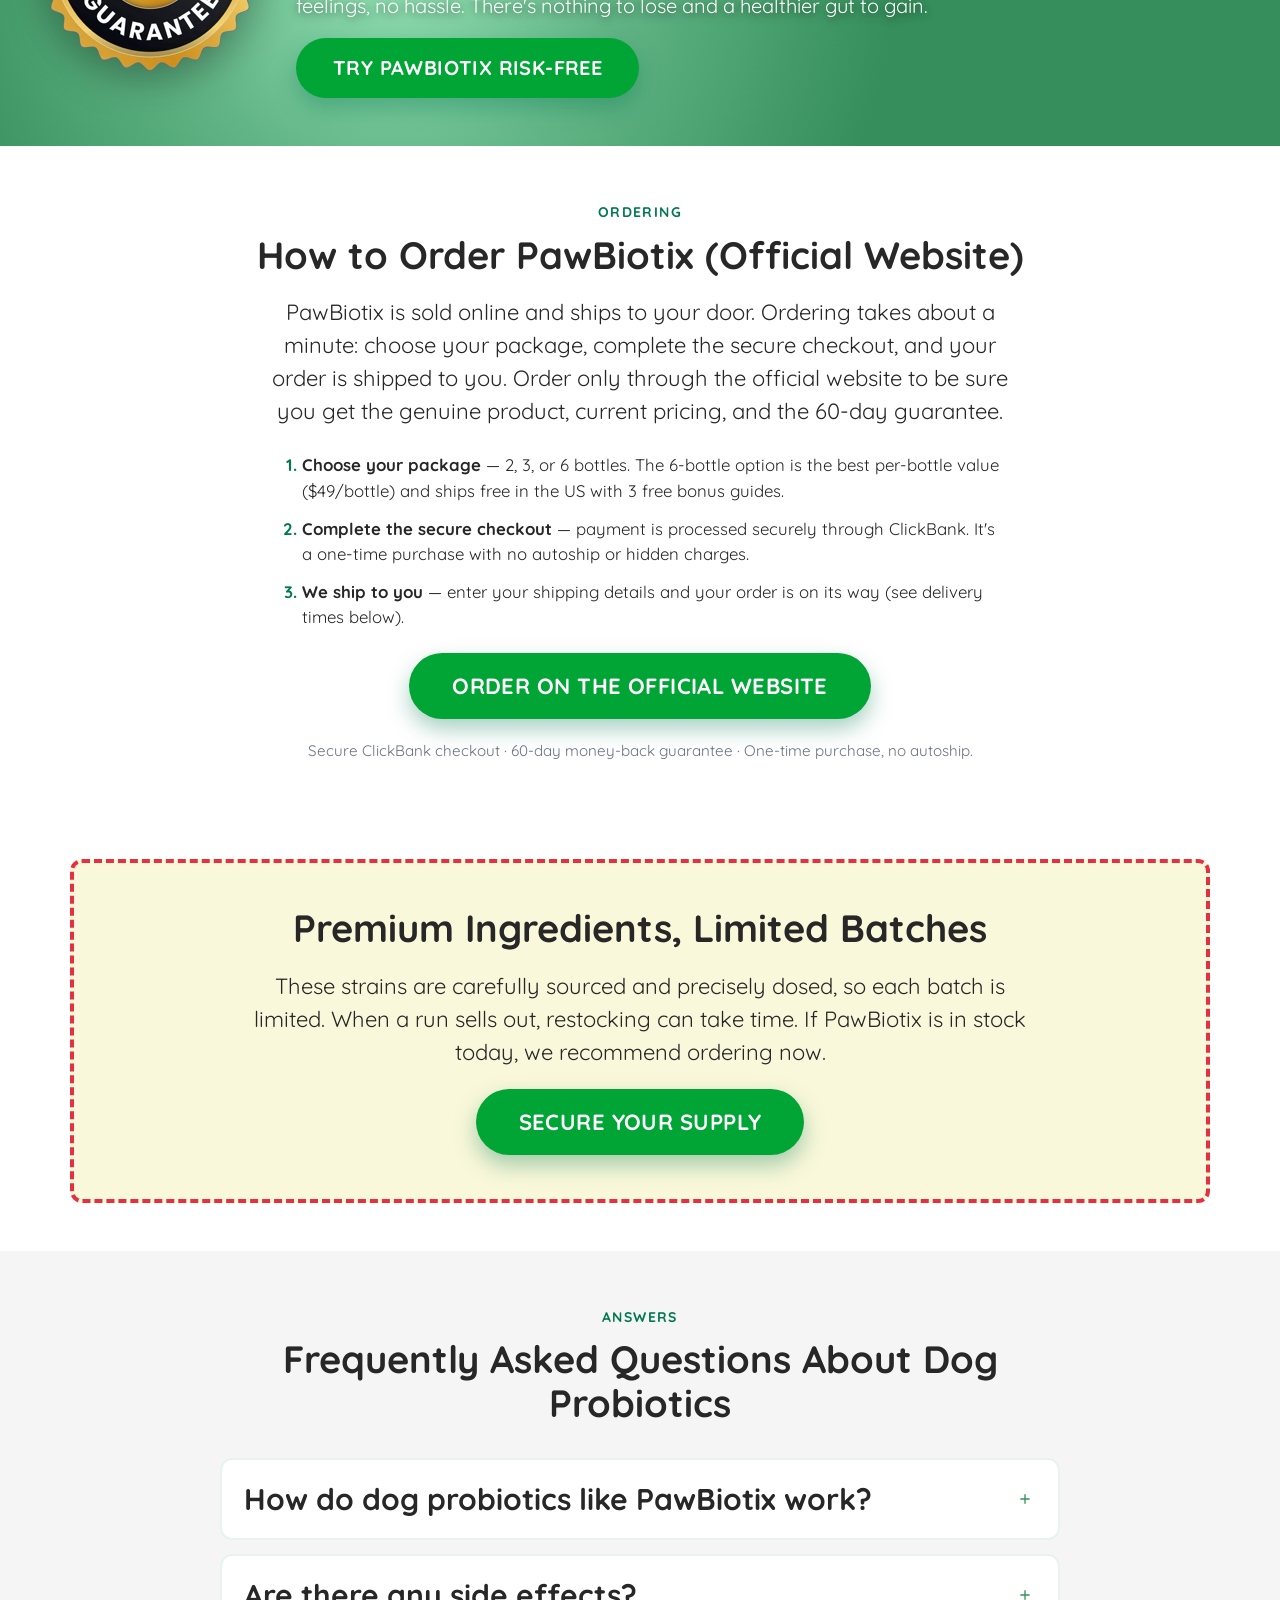
==== commit 71011965: "Rebuild footer pages into production-quality support/legal pages - Rewrite Contact into a support hu" ====
--- a/index.html
+++ b/index.html
@@ -80,8 +80,8 @@
     @media(max-width:992px){.nav__cta{display:none}.nav__toggle{display:inline-flex}.nav__list{display:none}.hero__grid{grid-template-columns:1fr;text-align:center}.hero__media img{width:min(300px,66vw)}}
   </style>
 
-  <link rel="preload" as="style" href="/assets/css/styles.css?v=15a53bf3">
-  <link rel="stylesheet" href="/assets/css/styles.css?v=15a53bf3">
+  <link rel="preload" as="style" href="/assets/css/styles.css?v=e5f5b834">
+  <link rel="stylesheet" href="/assets/css/styles.css?v=e5f5b834">
   <script src="/assets/js/main.js?v=bc57ec3c" defer></script>
 
   <!-- Structured data: single @graph -->
@@ -1101,10 +1101,10 @@
           <h2>Company</h2>
           <ul class="footer__links">
             <li><a href="/about">About this website</a></li>
-            <li><a href="/contact">Contact</a></li>
-            <li><a href="#references">Scientific references</a></li>
-            <li><a href="#shipping">Shipping policy</a></li>
-            <li><a href="#guarantee">Refund &amp; guarantee</a></li>
+            <li><a href="/contact">Contact &amp; support</a></li>
+            <li><a href="/references">References</a></li>
+            <li><a href="/shipping">Shipping policy</a></li>
+            <li><a href="/refund">Refund policy</a></li>
           </ul>
         </nav>
         <nav aria-label="Legal">
--- a/assets/css/styles.css
+++ b/assets/css/styles.css
@@ -645,3 +645,89 @@
   .hero__cta-row .btn, .section .btn--lg { width: 100%; }
   .hero__cta-row { gap: .6rem; }
 }
+
+
+/* ==========================================================================
+   Footer / support pages (Contact, Shipping, Refund, References, Legal)
+   Reuses the existing design system; adds a few on-brand, responsive parts.
+   ========================================================================== */
+
+/* Breadcrumbs */
+.crumbs { width: min(100% - 30px, var(--container-md)); margin-inline: auto; padding-top: 1.25rem; font-size: .88rem; color: var(--muted); }
+.crumbs ol { list-style: none; display: flex; flex-wrap: wrap; align-items: center; gap: .35rem; padding: 0; margin: 0; }
+.crumbs li { display: inline-flex; align-items: center; }
+.crumbs li:not(:last-child)::after { content: "\203A"; color: var(--muted); margin-left: .35rem; }
+.crumbs a { color: var(--g-deep); text-decoration: none; }
+.crumbs a:hover { text-decoration: underline; }
+.crumbs [aria-current="page"] { color: var(--ink); }
+
+/* Left-aligned page intro + meta */
+.page-head { max-width: 72ch; }
+.page-head .lede { margin-left: 0; }
+.updated { color: var(--muted); font-size: .9rem; margin: 0 0 1.25rem; }
+
+/* Prose rhythm for support/legal pages */
+.prose > h2 { margin-top: 2.25rem; }
+.prose > h2:first-of-type { margin-top: 1.25rem; }
+.prose p, .prose li { line-height: 1.65; }
+.prose a { color: var(--g-deep); }
+
+/* Support / info cards (icon + title + text + contact value) */
+.support-card { text-align: left; display: flex; flex-direction: column; }
+.support-card .icon-badge { background: var(--mint); width: 56px; height: 56px; }
+.support-card .icon-badge svg { fill: var(--g-deep); width: 28px; height: 28px; }
+.support-card h3 { font-size: 19px; color: var(--ink); margin-bottom: .35rem; }
+.support-card p { font-size: 15.5px; color: var(--ink-soft); margin-bottom: .7rem; flex: 1 1 auto; }
+.support-card__val { display: block; font-weight: 700; color: var(--g-deep); font-size: 16px; overflow-wrap: anywhere; }
+.support-card__val a { color: inherit; text-decoration: none; }
+.support-card__val a:hover { text-decoration: underline; }
+.support-card__note { display: block; font-size: 13px; color: var(--muted); margin-top: .25rem; }
+
+/* Numbered step cards (refund process) */
+.num-steps { counter-reset: step; display: grid; gap: 16px; margin-top: 1.75rem; grid-template-columns: repeat(2, 1fr); }
+.num-step { position: relative; background: #fff; border: 1px solid rgba(0, 121, 83, .10); border-radius: var(--radius-card); box-shadow: var(--shadow-card); padding: 24px 22px 22px; }
+.num-step::before { counter-increment: step; content: counter(step); display: grid; place-items: center; width: 40px; height: 40px; border-radius: 50%; background: var(--g-core); color: #fff; font-weight: 800; font-size: 18px; margin-bottom: .8rem; }
+.num-step h3 { font-size: 18px; margin-bottom: .35rem; color: var(--ink); }
+.num-step p { font-size: 15.5px; color: var(--ink-soft); margin: 0; line-height: 1.6; }
+
+/* Callout / helpful notes (mint panel) */
+.callout { background: var(--mint); border-radius: var(--radius-card); padding: 20px 22px; margin-top: 1.5rem; }
+.callout h3 { font-size: 18px; margin-bottom: .5rem; color: var(--g-deep); }
+.callout p { margin-bottom: .6rem; }
+.callout p:last-child, .callout ul:last-child { margin-bottom: 0; }
+
+/* Definition list (business hours, key facts) */
+.deflist { margin-top: 1rem; }
+.deflist > div { display: flex; flex-wrap: wrap; gap: .25rem 1.5rem; padding: .7rem 0; border-bottom: 1px solid rgba(0, 0, 0, .07); }
+.deflist > div:last-child { border-bottom: 0; }
+.deflist dt { font-weight: 700; color: var(--ink); flex: 0 0 12rem; margin: 0; }
+.deflist dd { margin: 0; color: var(--ink-soft); flex: 1 1 14rem; }
+
+/* Native <details> FAQ — no JS, matches .faq look */
+.qa { max-width: 840px; margin: 1.5rem auto 0; }
+.qa details { border: 2px solid var(--mint); border-radius: 12px; margin-bottom: 12px; background: #fff; overflow: hidden; }
+.qa summary { list-style: none; cursor: pointer; font-weight: 700; font-size: 1.05rem; color: var(--ink); padding: 16px 52px 16px 20px; position: relative; }
+.qa summary::-webkit-details-marker { display: none; }
+.qa summary:focus-visible { outline: 3px solid var(--g-light); outline-offset: 2px; }
+.qa summary::after { content: ""; position: absolute; right: 18px; top: 50%; width: 24px; height: 24px; transform: translateY(-50%); background: var(--g-core); border-radius: 50%; transition: transform .25s ease;
+  -webkit-mask: url("data:image/svg+xml,%3Csvg xmlns='http://www.w3.org/2000/svg' viewBox='0 0 24 24'%3E%3Cpath fill='%23000' d='M11 5h2v6h6v2h-6v6h-2v-6H5v-2h6z'/%3E%3C/svg%3E") center/60% no-repeat;
+          mask: url("data:image/svg+xml,%3Csvg xmlns='http://www.w3.org/2000/svg' viewBox='0 0 24 24'%3E%3Cpath fill='%23000' d='M11 5h2v6h6v2h-6v6h-2v-6H5v-2h6z'/%3E%3C/svg%3E") center/60% no-repeat; }
+.qa details[open] summary::after { transform: translateY(-50%) rotate(135deg); }
+.qa__a { padding: 0 20px 18px; }
+.qa__a p { margin: 0 0 .6rem; color: var(--ink-soft); font-size: 1rem; line-height: 1.6; }
+.qa__a p:last-child { margin-bottom: 0; }
+
+/* Subpage footer nav (multi-column, matches homepage footer tone) */
+.pagefoot__grid { display: grid; grid-template-columns: 1.4fr 1fr 1fr; gap: 32px; }
+.pagefoot__grid h2 { font-size: 16px; color: #fff; }
+.pagefoot__links { list-style: none; padding: 0; margin: 0; }
+.pagefoot__note { border-top: 1px solid #2a323c; margin-top: 28px; padding-top: 20px; color: #8b95a1; font-size: 13px; line-height: 1.6; }
+
+@media (max-width: 760px) {
+  .num-steps { grid-template-columns: 1fr; }
+  .pagefoot__grid { grid-template-columns: 1fr 1fr; }
+  .deflist dt { flex-basis: 100%; }
+}
+@media (max-width: 480px) {
+  .pagefoot__grid { grid-template-columns: 1fr; }
+}
--- a/assets/css/styles.css
+++ b/assets/css/styles.css
@@ -645,3 +645,89 @@
   .hero__cta-row .btn, .section .btn--lg { width: 100%; }
   .hero__cta-row { gap: .6rem; }
 }
+
+
+/* ==========================================================================
+   Footer / support pages (Contact, Shipping, Refund, References, Legal)
+   Reuses the existing design system; adds a few on-brand, responsive parts.
+   ========================================================================== */
+
+/* Breadcrumbs */
+.crumbs { width: min(100% - 30px, var(--container-md)); margin-inline: auto; padding-top: 1.25rem; font-size: .88rem; color: var(--muted); }
+.crumbs ol { list-style: none; display: flex; flex-wrap: wrap; align-items: center; gap: .35rem; padding: 0; margin: 0; }
+.crumbs li { display: inline-flex; align-items: center; }
+.crumbs li:not(:last-child)::after { content: "\203A"; color: var(--muted); margin-left: .35rem; }
+.crumbs a { color: var(--g-deep); text-decoration: none; }
+.crumbs a:hover { text-decoration: underline; }
+.crumbs [aria-current="page"] { color: var(--ink); }
+
+/* Left-aligned page intro + meta */
+.page-head { max-width: 72ch; }
+.page-head .lede { margin-left: 0; }
+.updated { color: var(--muted); font-size: .9rem; margin: 0 0 1.25rem; }
+
+/* Prose rhythm for support/legal pages */
+.prose > h2 { margin-top: 2.25rem; }
+.prose > h2:first-of-type { margin-top: 1.25rem; }
+.prose p, .prose li { line-height: 1.65; }
+.prose a { color: var(--g-deep); }
+
+/* Support / info cards (icon + title + text + contact value) */
+.support-card { text-align: left; display: flex; flex-direction: column; }
+.support-card .icon-badge { background: var(--mint); width: 56px; height: 56px; }
+.support-card .icon-badge svg { fill: var(--g-deep); width: 28px; height: 28px; }
+.support-card h3 { font-size: 19px; color: var(--ink); margin-bottom: .35rem; }
+.support-card p { font-size: 15.5px; color: var(--ink-soft); margin-bottom: .7rem; flex: 1 1 auto; }
+.support-card__val { display: block; font-weight: 700; color: var(--g-deep); font-size: 16px; overflow-wrap: anywhere; }
+.support-card__val a { color: inherit; text-decoration: none; }
+.support-card__val a:hover { text-decoration: underline; }
+.support-card__note { display: block; font-size: 13px; color: var(--muted); margin-top: .25rem; }
+
+/* Numbered step cards (refund process) */
+.num-steps { counter-reset: step; display: grid; gap: 16px; margin-top: 1.75rem; grid-template-columns: repeat(2, 1fr); }
+.num-step { position: relative; background: #fff; border: 1px solid rgba(0, 121, 83, .10); border-radius: var(--radius-card); box-shadow: var(--shadow-card); padding: 24px 22px 22px; }
+.num-step::before { counter-increment: step; content: counter(step); display: grid; place-items: center; width: 40px; height: 40px; border-radius: 50%; background: var(--g-core); color: #fff; font-weight: 800; font-size: 18px; margin-bottom: .8rem; }
+.num-step h3 { font-size: 18px; margin-bottom: .35rem; color: var(--ink); }
+.num-step p { font-size: 15.5px; color: var(--ink-soft); margin: 0; line-height: 1.6; }
+
+/* Callout / helpful notes (mint panel) */
+.callout { background: var(--mint); border-radius: var(--radius-card); padding: 20px 22px; margin-top: 1.5rem; }
+.callout h3 { font-size: 18px; margin-bottom: .5rem; color: var(--g-deep); }
+.callout p { margin-bottom: .6rem; }
+.callout p:last-child, .callout ul:last-child { margin-bottom: 0; }
+
+/* Definition list (business hours, key facts) */
+.deflist { margin-top: 1rem; }
+.deflist > div { display: flex; flex-wrap: wrap; gap: .25rem 1.5rem; padding: .7rem 0; border-bottom: 1px solid rgba(0, 0, 0, .07); }
+.deflist > div:last-child { border-bottom: 0; }
+.deflist dt { font-weight: 700; color: var(--ink); flex: 0 0 12rem; margin: 0; }
+.deflist dd { margin: 0; color: var(--ink-soft); flex: 1 1 14rem; }
+
+/* Native <details> FAQ — no JS, matches .faq look */
+.qa { max-width: 840px; margin: 1.5rem auto 0; }
+.qa details { border: 2px solid var(--mint); border-radius: 12px; margin-bottom: 12px; background: #fff; overflow: hidden; }
+.qa summary { list-style: none; cursor: pointer; font-weight: 700; font-size: 1.05rem; color: var(--ink); padding: 16px 52px 16px 20px; position: relative; }
+.qa summary::-webkit-details-marker { display: none; }
+.qa summary:focus-visible { outline: 3px solid var(--g-light); outline-offset: 2px; }
+.qa summary::after { content: ""; position: absolute; right: 18px; top: 50%; width: 24px; height: 24px; transform: translateY(-50%); background: var(--g-core); border-radius: 50%; transition: transform .25s ease;
+  -webkit-mask: url("data:image/svg+xml,%3Csvg xmlns='http://www.w3.org/2000/svg' viewBox='0 0 24 24'%3E%3Cpath fill='%23000' d='M11 5h2v6h6v2h-6v6h-2v-6H5v-2h6z'/%3E%3C/svg%3E") center/60% no-repeat;
+          mask: url("data:image/svg+xml,%3Csvg xmlns='http://www.w3.org/2000/svg' viewBox='0 0 24 24'%3E%3Cpath fill='%23000' d='M11 5h2v6h6v2h-6v6h-2v-6H5v-2h6z'/%3E%3C/svg%3E") center/60% no-repeat; }
+.qa details[open] summary::after { transform: translateY(-50%) rotate(135deg); }
+.qa__a { padding: 0 20px 18px; }
+.qa__a p { margin: 0 0 .6rem; color: var(--ink-soft); font-size: 1rem; line-height: 1.6; }
+.qa__a p:last-child { margin-bottom: 0; }
+
+/* Subpage footer nav (multi-column, matches homepage footer tone) */
+.pagefoot__grid { display: grid; grid-template-columns: 1.4fr 1fr 1fr; gap: 32px; }
+.pagefoot__grid h2 { font-size: 16px; color: #fff; }
+.pagefoot__links { list-style: none; padding: 0; margin: 0; }
+.pagefoot__note { border-top: 1px solid #2a323c; margin-top: 28px; padding-top: 20px; color: #8b95a1; font-size: 13px; line-height: 1.6; }
+
+@media (max-width: 760px) {
+  .num-steps { grid-template-columns: 1fr; }
+  .pagefoot__grid { grid-template-columns: 1fr 1fr; }
+  .deflist dt { flex-basis: 100%; }
+}
+@media (max-width: 480px) {
+  .pagefoot__grid { grid-template-columns: 1fr; }
+}
